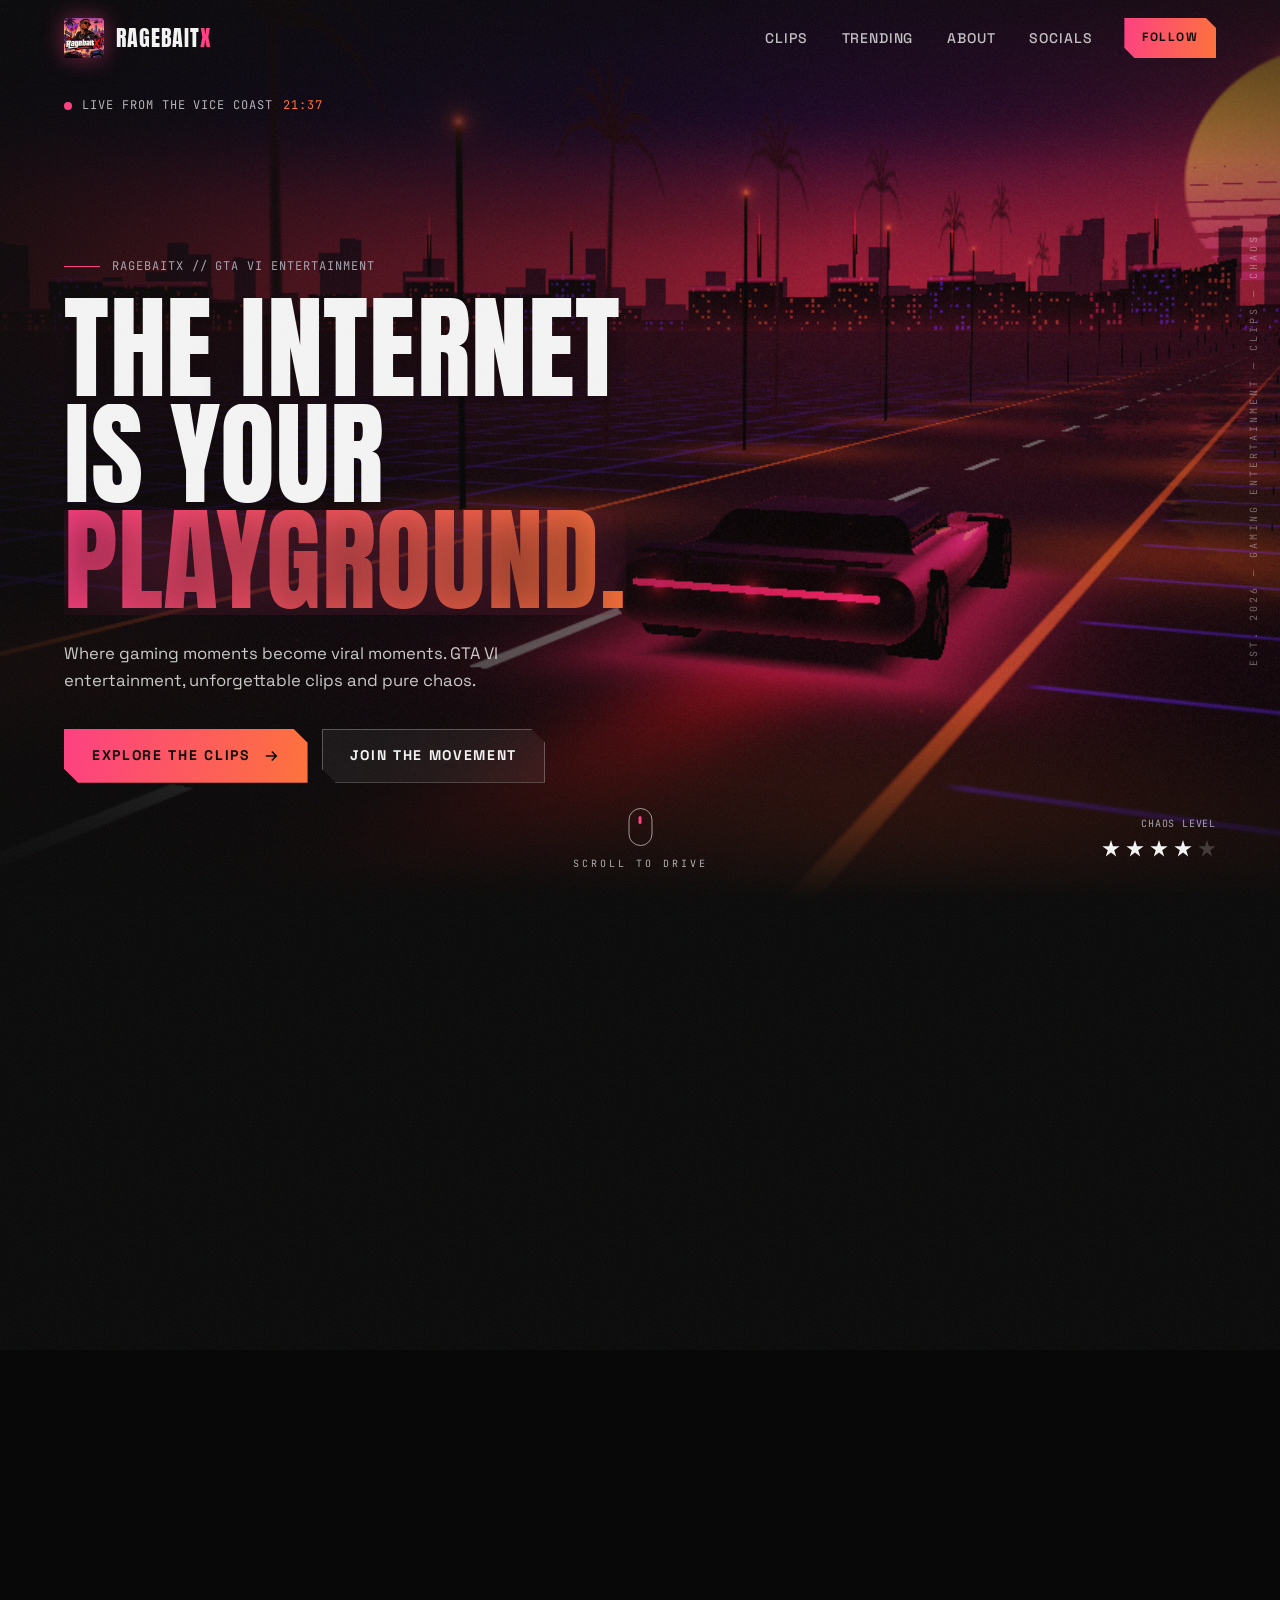
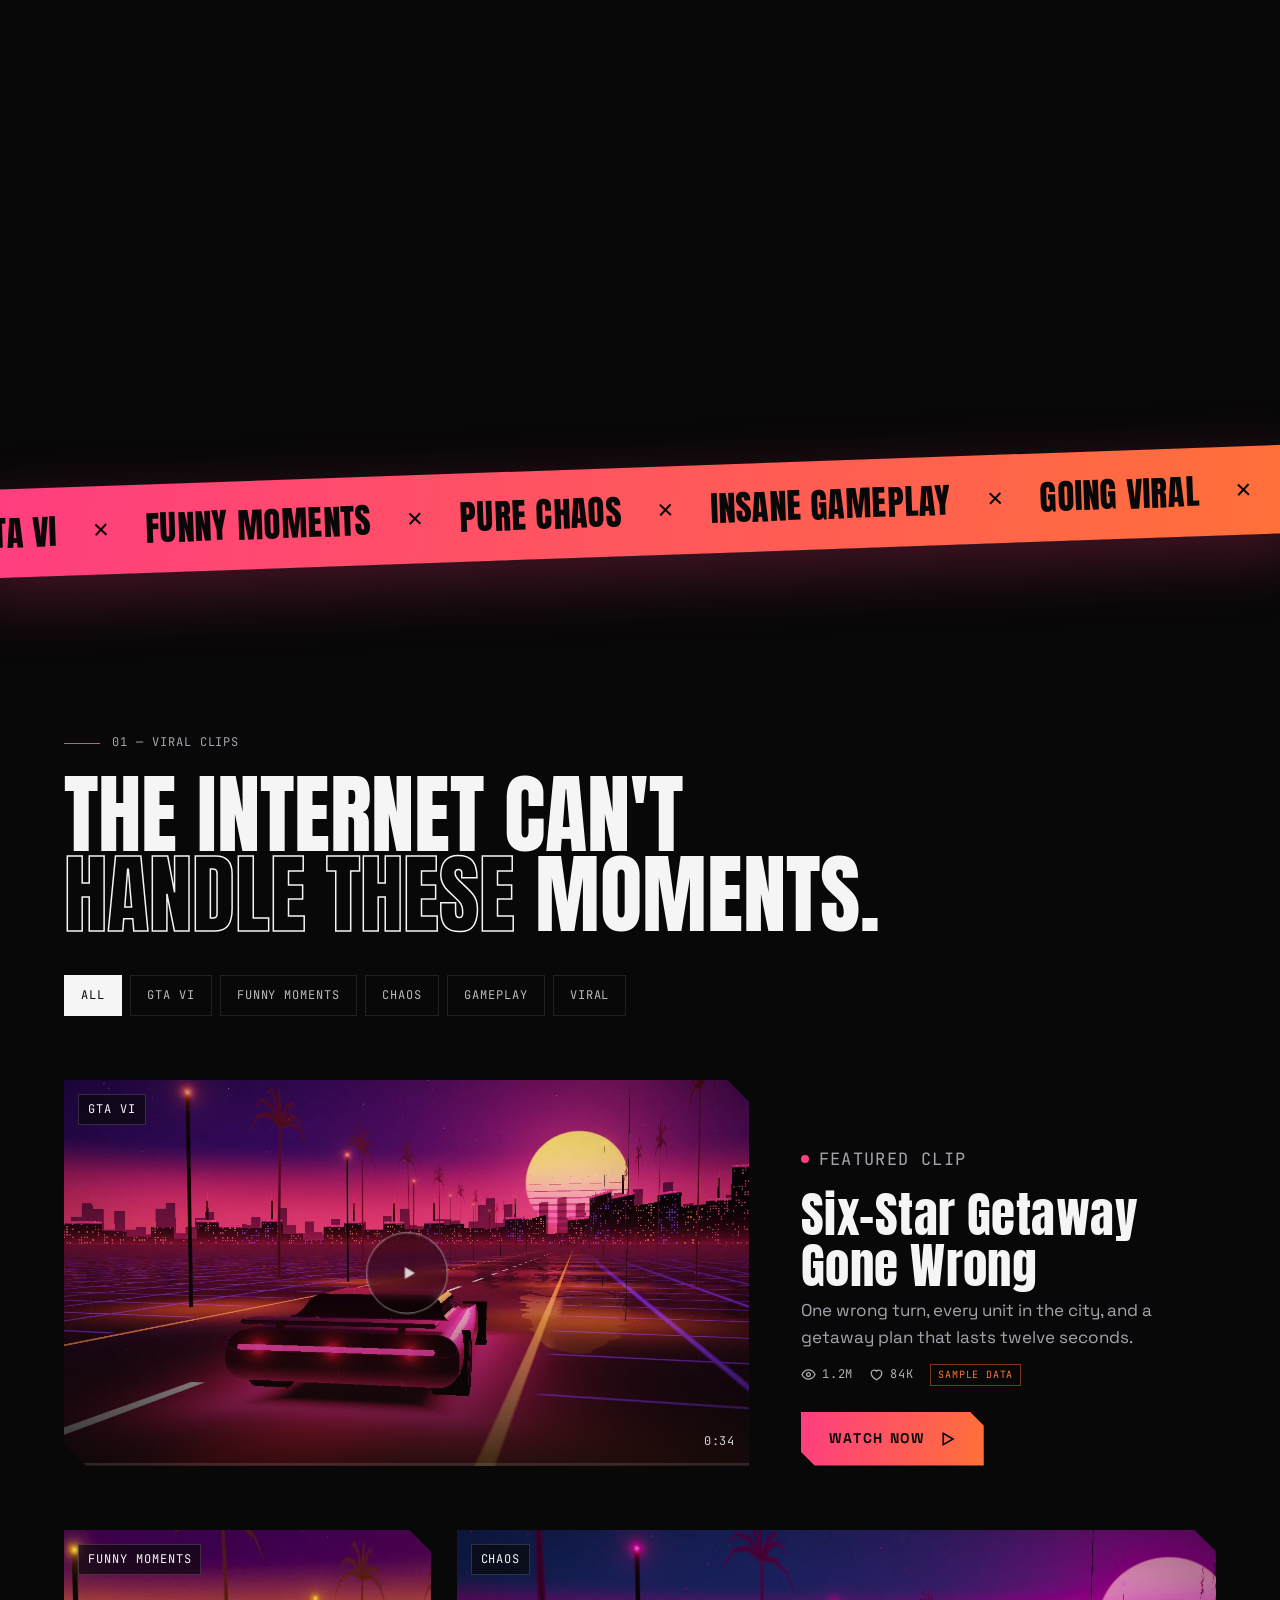
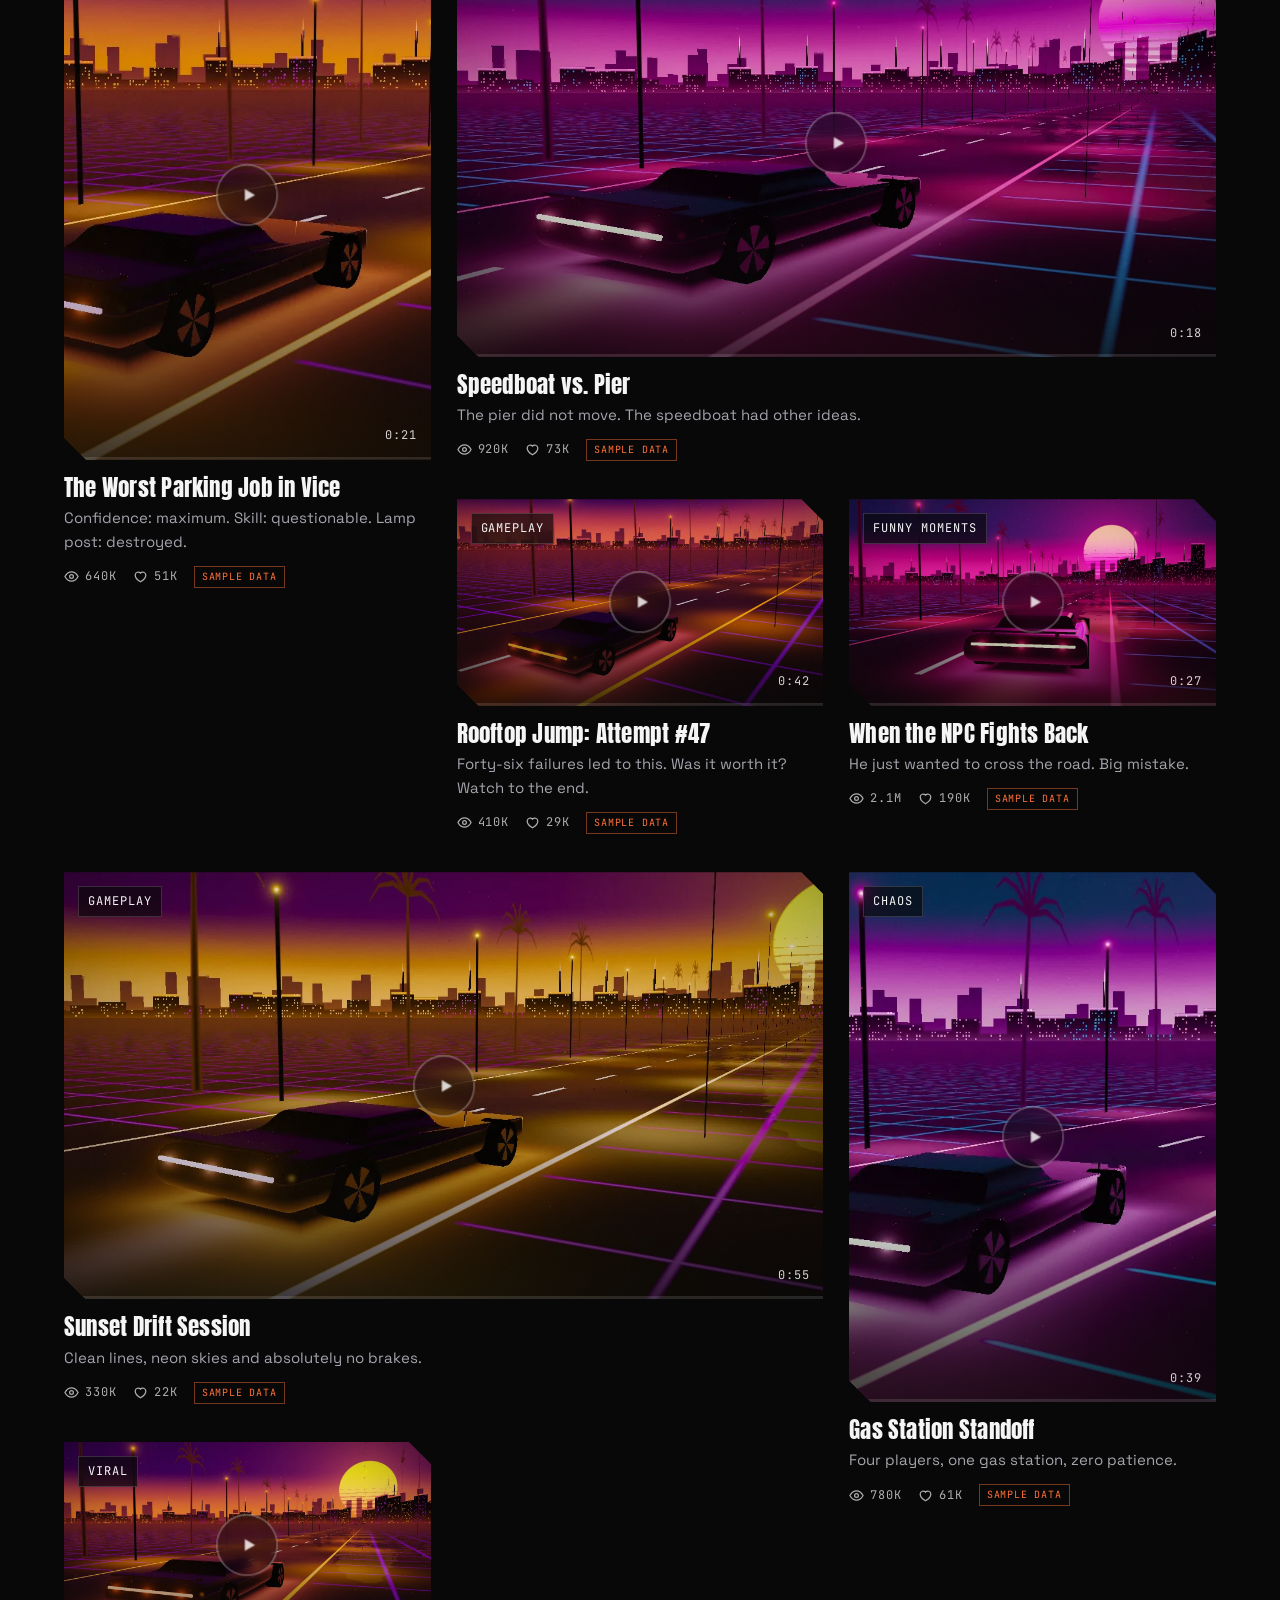
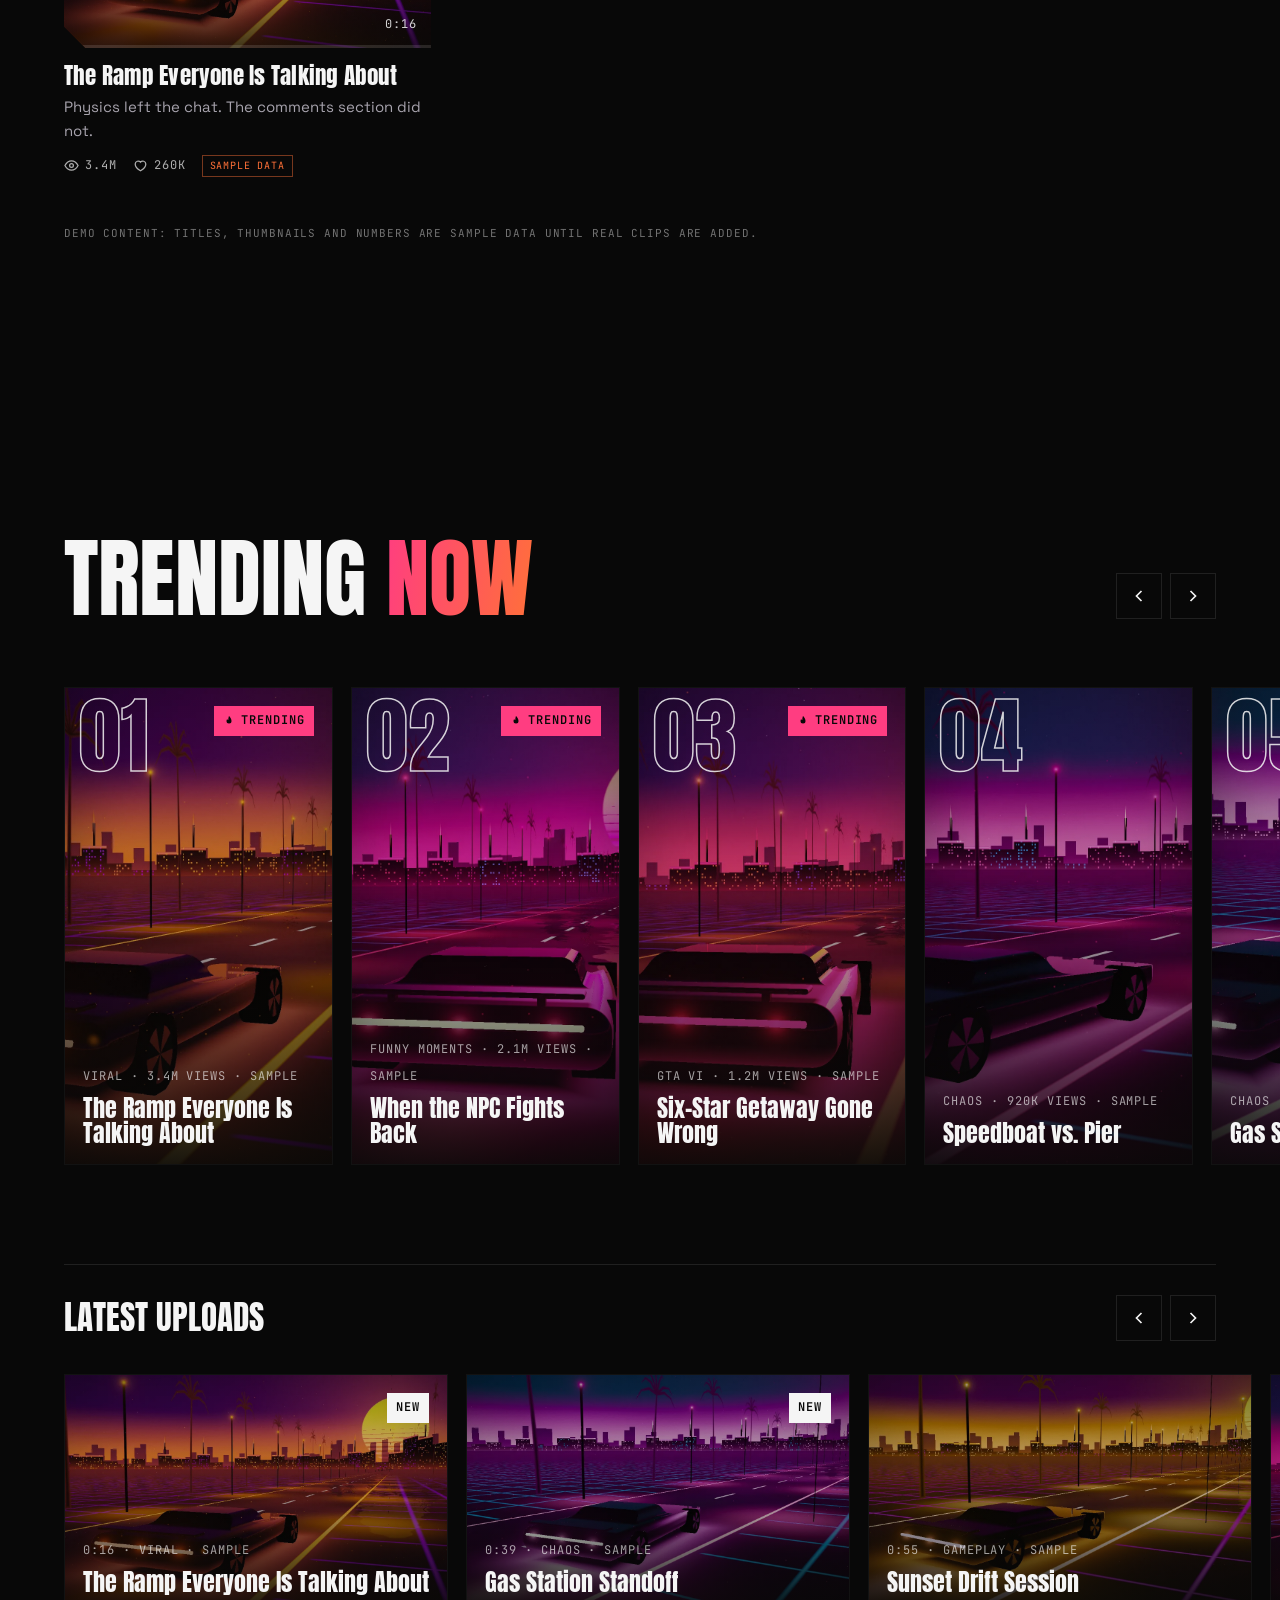
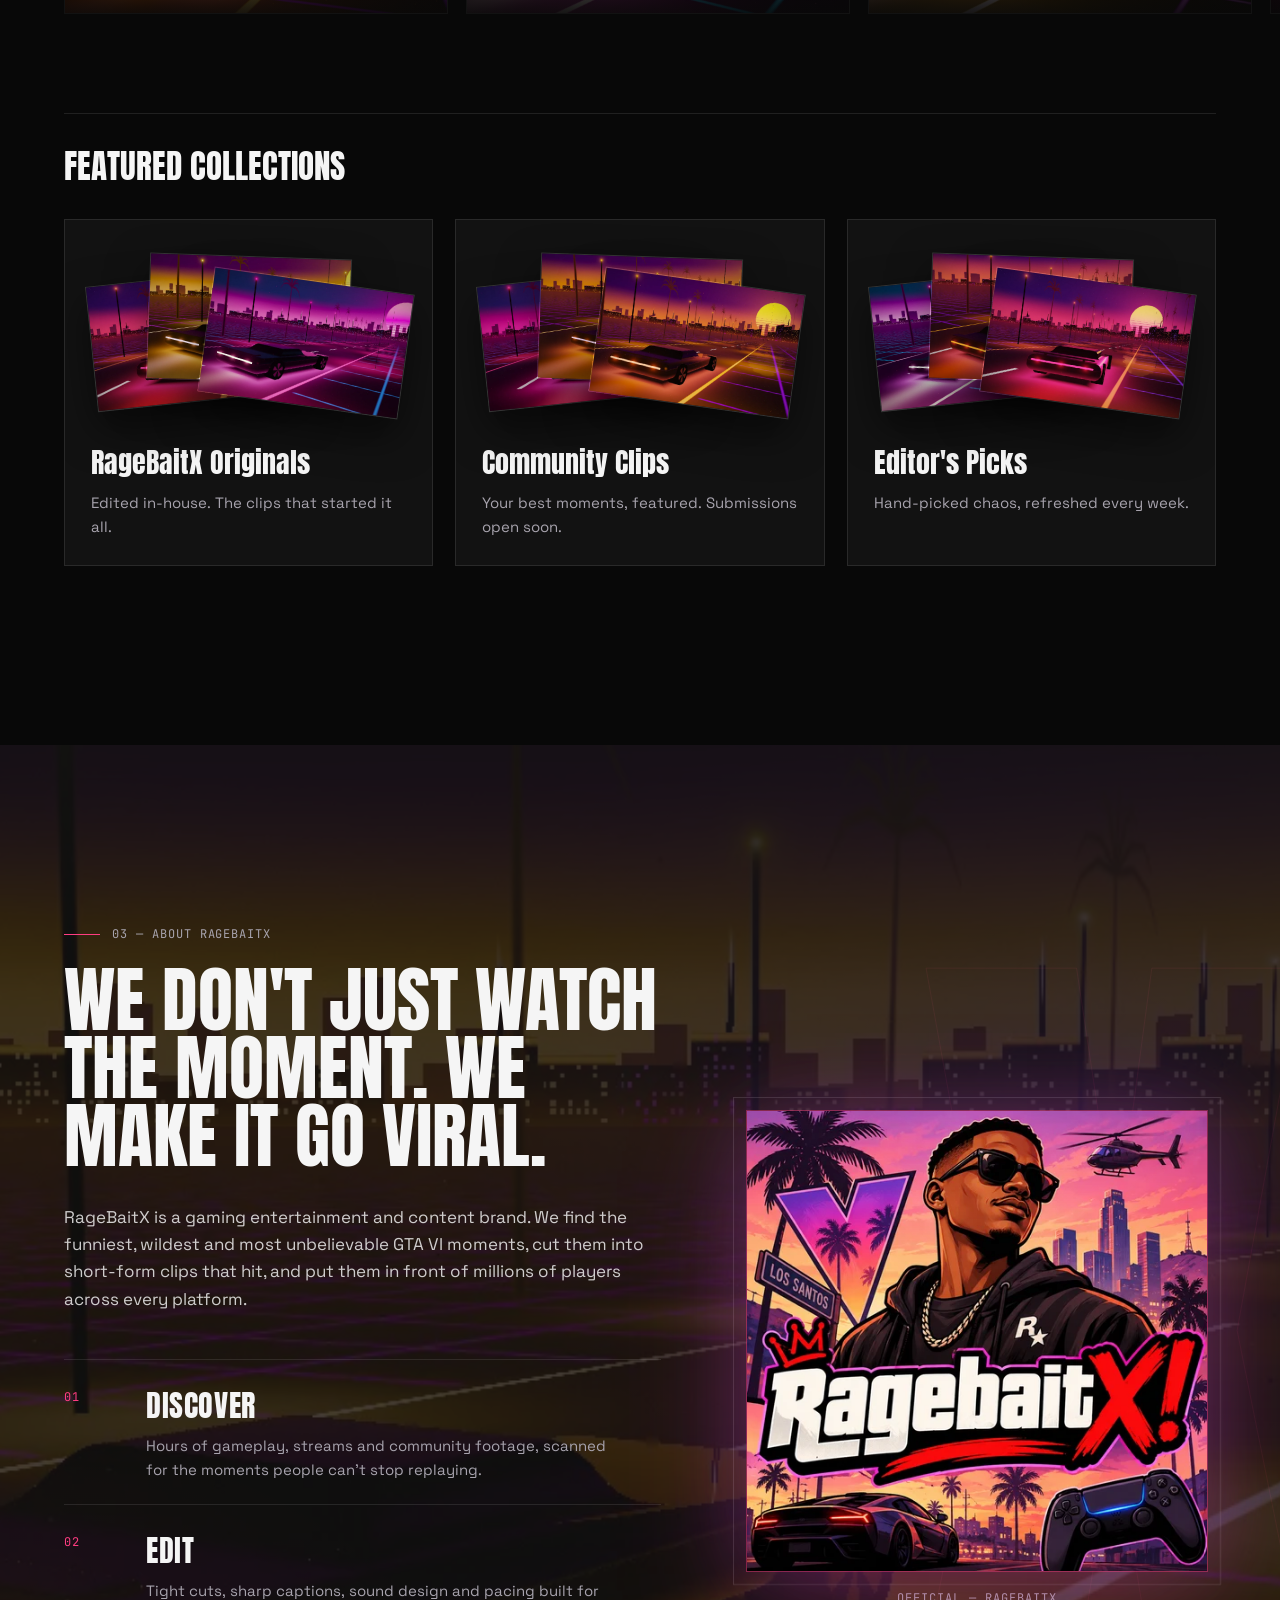
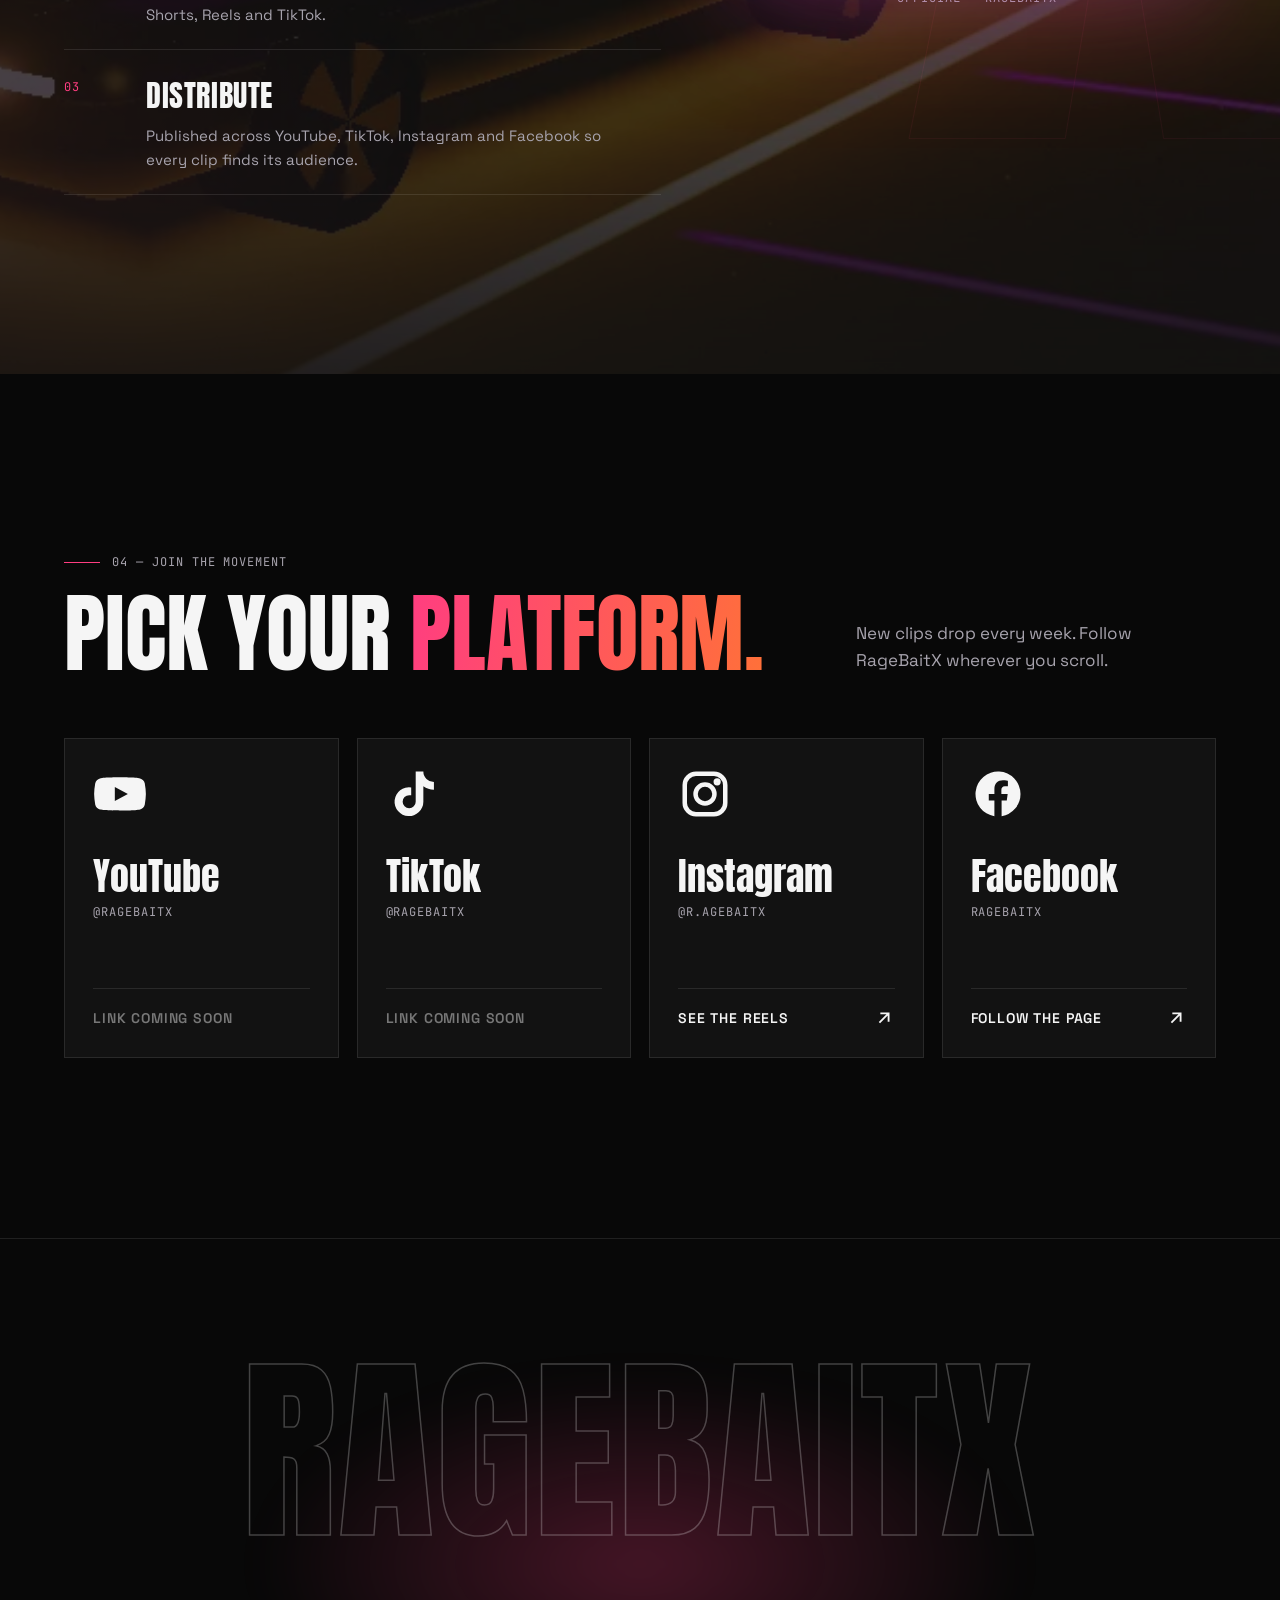
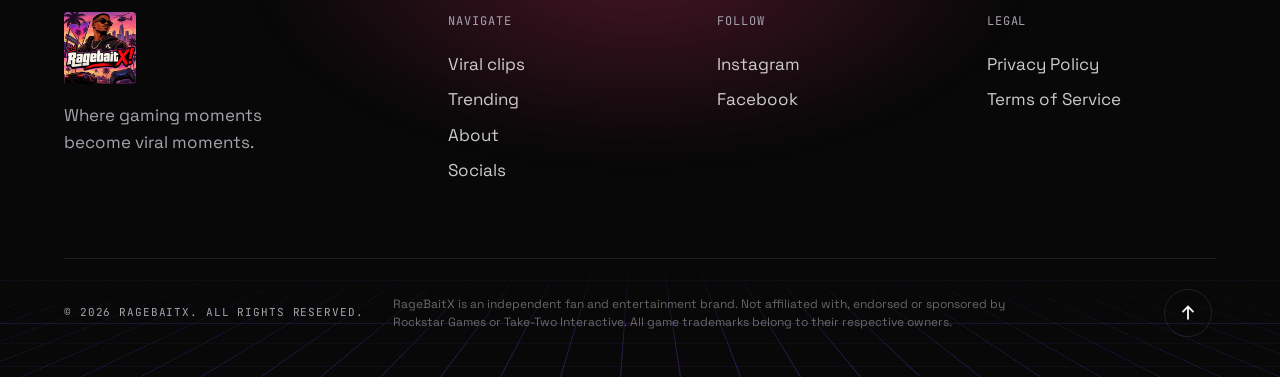
==== index.html @ f71b8910 "New data" ====
<!doctype html>
<html lang="en">
<head>
  <meta charset="utf-8" />
  <meta name="viewport" content="width=device-width, initial-scale=1, viewport-fit=cover" />
  <title>RageBaitX — The Internet Is Your Playground</title>
  <meta name="description" content="RageBaitX is a gaming entertainment brand turning GTA VI moments into viral clips. Funny moments, fails, insane gameplay and pure chaos." />
  <meta name="theme-color" content="#080808" />
  <meta property="og:type" content="website" />
  <meta property="og:site_name" content="RageBaitX" />
  <meta property="og:title" content="RageBaitX — The Internet Is Your Playground" />
  <meta property="og:description" content="Where gaming moments become viral moments. GTA VI entertainment, unforgettable clips and pure chaos." />
  <meta property="og:image" content="assets/og-image.jpg" />
  <meta name="twitter:card" content="summary_large_image" />
  <link rel="icon" href="assets/favicon-32.png" sizes="32x32" />
  <link rel="apple-touch-icon" href="assets/apple-touch-icon.png" />
  <link rel="preconnect" href="https://fonts.googleapis.com" />
  <link rel="preconnect" href="https://fonts.gstatic.com" crossorigin />
  <link href="https://fonts.googleapis.com/css2?family=Anton&family=JetBrains+Mono:wght@400;600&family=Space+Grotesk:wght@400;500;700&display=swap" rel="stylesheet" />
  <link rel="stylesheet" href="css/styles.css" />
  <script type="application/ld+json">
  {"@context":"https://schema.org","@type":"Organization","name":"RageBaitX","description":"Gaming entertainment and viral clipping brand focused on GTA VI.","logo":"assets/logo-512.webp"}
  </script>
</head>
<body class="is-loading">
  <a class="skip" href="#clips">Skip to content</a>

  <!-- Intro loader -->
  <div class="loader" aria-hidden="true">
    <div class="loader__inner">
      <img class="loader__logo" src="assets/logo-512.webp" alt="" width="220" height="220" />
      <div class="loader__bar"><span></span></div>
      <p class="loader__label mono">LOADING WORLD <span class="loader__pct">0</span>%</p>
    </div>
  </div>

  <div class="grain" aria-hidden="true"></div>

  <!-- Navigation -->
  <header class="nav" id="top">
    <a class="nav__brand" href="#top" aria-label="RageBaitX home">
      <img src="assets/logo-512.webp" alt="" width="40" height="40" />
      <span class="nav__word">RAGEBAIT<em>X</em></span>
    </a>
    <nav class="nav__links" aria-label="Main">
      <a href="#clips">Clips</a>
      <a href="#trending">Trending</a>
      <a href="#about">About</a>
      <a href="#socials">Socials</a>
    </nav>
    <a class="btn btn--small btn--primary nav__cta" href="#socials">Follow</a>
    <button class="nav__burger" aria-label="Open menu" aria-expanded="false"><span></span><span></span></button>
  </header>
  <div class="mobile-menu" hidden>
    <a href="#clips">Clips</a><a href="#trending">Trending</a><a href="#about">About</a><a href="#socials">Socials</a>
  </div>

  <main>
    <!-- HERO -->
    <section class="hero" id="hero" aria-label="Introduction">
      <div class="hero__sticky">
        <div class="hero__scene">
          <picture>
            <source media="(max-aspect-ratio: 1/1)" srcset="assets/hero-poster-portrait.webp" />
            <img class="hero__poster" src="assets/hero-poster.webp" alt="" />
          </picture>
          <canvas class="hero__canvas" aria-hidden="true"></canvas>
        </div>
        <div class="hero__shade" aria-hidden="true"></div>

        <div class="hud hud--tl mono" aria-hidden="true">
          <span class="live-dot"></span> LIVE FROM THE VICE COAST <span class="hud__clock">--:--</span>
        </div>
        <div class="hud hud--side mono" aria-hidden="true">EST. 2026 — GAMING ENTERTAINMENT — CLIPS — CHAOS</div>

        <div class="hero__content">
          <p class="eyebrow mono"><span class="eyebrow__line"></span> RAGEBAITX // GTA VI ENTERTAINMENT</p>
          <h1 class="hero__title" aria-label="The internet is your playground.">
            <span class="line"><span class="word">THE</span> <span class="word">INTERNET</span></span>
            <span class="line"><span class="word">IS</span> <span class="word">YOUR</span></span>
            <span class="line"><span class="word word--grad">PLAYGROUND.</span></span>
          </h1>
          <p class="hero__sub">Where gaming moments become viral moments. GTA VI entertainment, unforgettable clips and pure chaos.</p>
          <div class="hero__ctas">
            <a class="btn btn--primary" href="#clips">Explore the clips <svg viewBox="0 0 24 24" aria-hidden="true"><path d="M5 12h14M13 6l6 6-6 6"/></svg></a>
            <a class="btn btn--ghost" href="#socials">Join the movement</a>
          </div>
        </div>

        <div class="hero__chapter" aria-hidden="true">
          <p class="mono">CHAPTER 02</p>
          <h2>EVERY CLIP STARTS<br />WITH A <span class="grad">MOMENT.</span></h2>
        </div>

        <div class="hud hud--br" aria-hidden="true">
          <p class="mono">CHAOS LEVEL</p>
          <div class="stars"><i></i><i></i><i></i><i></i><i class="off"></i></div>
        </div>

        <a class="scroll-cue" href="#clips" aria-label="Scroll to clips">
          <span class="scroll-cue__mouse"><span></span></span>
          <span class="mono">SCROLL TO DRIVE</span>
        </a>
      </div>
    </section>

    <!-- Marquee transition -->
    <div class="marquee" aria-hidden="true">
      <div class="marquee__track">
        <span>GTA VI</span><b>✕</b><span>FUNNY MOMENTS</span><b>✕</b><span>PURE CHAOS</span><b>✕</b><span>INSANE GAMEPLAY</span><b>✕</b><span>GOING VIRAL</span><b>✕</b>
        <span>GTA VI</span><b>✕</b><span>FUNNY MOMENTS</span><b>✕</b><span>PURE CHAOS</span><b>✕</b><span>INSANE GAMEPLAY</span><b>✕</b><span>GOING VIRAL</span><b>✕</b>
      </div>
    </div>

    <!-- VIRAL CLIPS -->
    <section class="clips section" id="clips" aria-labelledby="clips-title">
      <div class="section__head">
        <div>
          <p class="eyebrow mono reveal"><span class="eyebrow__line"></span> 01 — VIRAL CLIPS</p>
          <h2 class="section__title reveal" id="clips-title">THE INTERNET CAN'T<br /><span class="outline">HANDLE THESE</span> MOMENTS.</h2>
        </div>
        <div class="filters reveal" role="tablist" aria-label="Filter clips"></div>
      </div>

      <div class="featured reveal" id="featured"></div>
      <div class="clip-grid" id="clip-grid"></div>
      <p class="sample-note mono reveal">Demo content: titles, thumbnails and numbers are sample data until real clips are added.</p>
    </section>

    <!-- TRENDING -->
    <section class="trending section" id="trending" aria-labelledby="trending-title">
      <div class="section__head">
        <div>
          <p class="eyebrow mono reveal"><span class="live-dot"></span> 02 — LIVE FEED <span class="feed-clock"></span></p>
          <h2 class="section__title reveal" id="trending-title">TRENDING <span class="grad">NOW</span></h2>
        </div>
        <div class="carousel-nav reveal">
          <button class="icon-btn" data-dir="-1" data-target="rail-trending" aria-label="Scroll trending left"><svg viewBox="0 0 24 24"><path d="M15 6l-6 6 6 6"/></svg></button>
          <button class="icon-btn" data-dir="1" data-target="rail-trending" aria-label="Scroll trending right"><svg viewBox="0 0 24 24"><path d="M9 6l6 6-6 6"/></svg></button>
        </div>
      </div>
      <div class="rail rail--shorts" id="rail-trending" tabindex="0" aria-label="Trending clips"></div>

      <div class="row-head reveal">
        <h3>LATEST UPLOADS</h3>
        <div class="carousel-nav">
          <button class="icon-btn" data-dir="-1" data-target="rail-latest" aria-label="Scroll latest left"><svg viewBox="0 0 24 24"><path d="M15 6l-6 6 6 6"/></svg></button>
          <button class="icon-btn" data-dir="1" data-target="rail-latest" aria-label="Scroll latest right"><svg viewBox="0 0 24 24"><path d="M9 6l6 6-6 6"/></svg></button>
        </div>
      </div>
      <div class="rail rail--wide" id="rail-latest" tabindex="0" aria-label="Latest uploads"></div>

      <div class="row-head reveal"><h3>FEATURED COLLECTIONS</h3></div>
      <div class="collections" id="collections"></div>
    </section>

    <!-- ABOUT -->
    <section class="about" id="about" aria-labelledby="about-title">
      <div class="about__bg" aria-hidden="true"></div>
      <div class="about__inner section">
        <div class="about__copy">
          <p class="eyebrow mono reveal"><span class="eyebrow__line"></span> 03 — ABOUT RAGEBAITX</p>
          <h2 class="about__title" id="about-title" data-scrub>WE DON'T JUST WATCH THE MOMENT. WE MAKE IT GO VIRAL.</h2>
          <p class="about__lede reveal">RageBaitX is a gaming entertainment and content brand. We find the funniest, wildest and most unbelievable GTA VI moments, cut them into short-form clips that hit, and put them in front of millions of players across every platform.</p>
          <ol class="steps">
            <li class="reveal"><span class="steps__n mono">01</span><div><h3>DISCOVER</h3><p>Hours of gameplay, streams and community footage, scanned for the moments people can't stop replaying.</p></div></li>
            <li class="reveal"><span class="steps__n mono">02</span><div><h3>EDIT</h3><p>Tight cuts, sharp captions, sound design and pacing built for Shorts, Reels and TikTok.</p></div></li>
            <li class="reveal"><span class="steps__n mono">03</span><div><h3>DISTRIBUTE</h3><p>Published across YouTube, TikTok, Instagram and Facebook so every clip finds its audience.</p></div></li>
          </ol>
        </div>
        <div class="about__visual reveal">
          <div class="logo-card" data-tilt>
            <img src="assets/logo-512.webp" alt="RageBaitX logo" width="512" height="512" loading="lazy" />
            <span class="logo-card__glare" aria-hidden="true"></span>
          </div>
          <p class="logo-card__cap mono">OFFICIAL — RAGEBAITX</p>
        </div>
      </div>
    </section>

    <!-- SOCIALS -->
    <section class="socials section" id="socials" aria-labelledby="socials-title">
      <div class="section__head">
        <div>
          <p class="eyebrow mono reveal"><span class="eyebrow__line"></span> 04 — JOIN THE MOVEMENT</p>
          <h2 class="section__title reveal" id="socials-title">PICK YOUR <span class="grad">PLATFORM.</span></h2>
        </div>
        <p class="section__aside reveal">New clips drop every week. Follow RageBaitX wherever you scroll.</p>
      </div>
      <div class="social-grid" id="social-grid"></div>
    </section>
  </main>

  <!-- FOOTER -->
  <footer class="footer">
    <div class="footer__floor" aria-hidden="true"></div>
    <div class="footer__inner">
      <div class="footer__big" aria-hidden="true">RAGEBAITX</div>
      <div class="footer__cols">
        <div class="footer__brand">
          <img src="assets/logo-512.webp" alt="RageBaitX" width="72" height="72" loading="lazy" />
          <p>Where gaming moments become viral moments.</p>
        </div>
        <nav aria-label="Footer">
          <h4 class="mono">NAVIGATE</h4>
          <a href="#clips">Viral clips</a><a href="#trending">Trending</a><a href="#about">About</a><a href="#socials">Socials</a>
        </nav>
        <div>
          <h4 class="mono">FOLLOW</h4>
          <div id="footer-socials" class="footer__socials"></div>
        </div>
        <div>
          <h4 class="mono">LEGAL</h4>
          <a href="privacy.html">Privacy Policy</a><a href="terms.html">Terms of Service</a>
        </div>
      </div>
      <div class="footer__base">
        <p class="mono">© <span class="year">2026</span> RAGEBAITX. ALL RIGHTS RESERVED.</p>
        <p class="footer__disclaimer">RageBaitX is an independent fan and entertainment brand. Not affiliated with, endorsed or sponsored by Rockstar Games or Take-Two Interactive. All game trademarks belong to their respective owners.</p>
        <button class="to-top" aria-label="Back to top">
          <svg class="to-top__ring" viewBox="0 0 48 48" aria-hidden="true"><circle cx="24" cy="24" r="22" /></svg>
          <svg class="to-top__arrow" viewBox="0 0 24 24" aria-hidden="true"><path d="M12 19V5M6 11l6-6 6 6"/></svg>
        </button>
      </div>
    </div>
  </footer>

  <!-- Video modal -->
  <dialog class="modal" id="modal" aria-label="Clip player">
    <button class="modal__close" aria-label="Close"><svg viewBox="0 0 24 24"><path d="M6 6l12 12M18 6L6 18"/></svg></button>
    <div class="modal__body"></div>
  </dialog>

  <noscript><style>.loader{display:none}.reveal{opacity:1!important;transform:none!important}</style></noscript>
  <script type="module" src="js/main.js"></script>
</body>
</html>
---- css/styles.css ----
/* ═══════════════════════════════════════════════════════════
   RAGEBAITX — styles
   ═══════════════════════════════════════════════════════════ */

:root {
  --black: #080808;
  --char: #121212;
  --char-2: #1a1a1d;
  --pink: #ff3d81;
  --orange: #ff7138;
  --purple: #8a42ff;
  --white: #f5f5f5;
  --muted: #a7a3ad;
  --line: rgba(245, 245, 245, 0.1);
  --grad: linear-gradient(100deg, var(--pink) 0%, var(--orange) 100%);
  --grad-tri: linear-gradient(100deg, var(--purple) 0%, var(--pink) 50%, var(--orange) 100%);
  --f-display: 'Anton', 'Oswald', 'Bebas Neue', 'Impact', 'Haettenschweiler', 'Arial Narrow Bold', sans-serif;
  --f-body: 'Space Grotesk', system-ui, -apple-system, 'Segoe UI', sans-serif;
  --f-mono: 'JetBrains Mono', ui-monospace, 'Consolas', monospace;
  --pad: clamp(20px, 5vw, 80px);
  --max: 1440px;
  --ease: cubic-bezier(0.22, 1, 0.36, 1);
  --cut: 14px;
}

*, *::before, *::after { box-sizing: border-box; }
html { -webkit-text-size-adjust: 100%; scroll-behavior: smooth; overflow-x: clip; }
body {
  margin: 0;
  background: var(--black);
  color: var(--white);
  font-family: var(--f-body);
  font-size: 17px;
  line-height: 1.6;
  -webkit-font-smoothing: antialiased;
  overflow-x: hidden;
}
img, video, canvas, svg { display: block; max-width: 100%; }
a { color: inherit; text-decoration: none; }
button { font: inherit; color: inherit; background: none; border: 0; cursor: pointer; }
h1, h2, h3, h4 { margin: 0; font-weight: 400; }
p { margin: 0; }
::selection { background: var(--pink); color: var(--black); }
:focus-visible { outline: 2px solid var(--orange); outline-offset: 3px; }
.mono { font-family: var(--f-mono); letter-spacing: 0.08em; font-size: 12px; text-transform: uppercase; }
.grad { background: var(--grad); -webkit-background-clip: text; background-clip: text; color: transparent; }
.outline { color: transparent; -webkit-text-stroke: 1.5px var(--white); }
.skip { position: absolute; left: -999px; top: 8px; z-index: 200; background: var(--pink); color: var(--black); padding: 8px 14px; }
.skip:focus { left: 8px; }

/* film grain */
.grain {
  position: fixed; inset: -50%; z-index: 90; pointer-events: none; opacity: 0.07;
  background-image: url("data:image/svg+xml,%3Csvg xmlns='http://www.w3.org/2000/svg' width='160' height='160'%3E%3Cfilter id='n'%3E%3CfeTurbulence type='fractalNoise' baseFrequency='0.9' numOctaves='2' stitchTiles='stitch'/%3E%3C/filter%3E%3Crect width='100%25' height='100%25' filter='url(%23n)'/%3E%3C/svg%3E");
  animation: grain 0.9s steps(6) infinite;
}
@keyframes grain {
  0% { transform: translate(0, 0); } 20% { transform: translate(-3%, 2%); } 40% { transform: translate(2%, -3%); }
  60% { transform: translate(-2%, -1%); } 80% { transform: translate(3%, 3%); } 100% { transform: translate(0, 0); }
}

/* ─────────── loader ─────────── */
.loader {
  position: fixed; inset: 0; z-index: 150; display: grid; place-items: center;
  background: var(--black); transition: opacity 0.8s var(--ease), visibility 0.8s;
}
body:not(.is-loading) .loader { opacity: 0; visibility: hidden; }
.loader__inner { display: grid; justify-items: center; gap: 22px; }
.loader__logo {
  width: 200px; height: 200px; object-fit: cover; border-radius: 6px;
  box-shadow: 0 0 0 1px rgba(255, 61, 129, 0.35), 0 0 80px rgba(255, 61, 129, 0.35);
  animation: loaderIn 1.1s var(--ease) both, glitch 2.4s steps(1) 0.9s infinite;
}
@keyframes loaderIn { from { opacity: 0; transform: scale(0.85); filter: blur(12px); } to { opacity: 1; transform: none; filter: none; } }
@keyframes glitch {
  0%, 92%, 100% { transform: none; filter: none; }
  93% { transform: translate(-3px, 1px); filter: drop-shadow(3px 0 0 var(--pink)) drop-shadow(-3px 0 0 var(--purple)); }
  95% { transform: translate(2px, -1px); }
  97% { transform: translate(-1px, 0); filter: drop-shadow(-2px 0 0 var(--orange)); }
}
.loader__bar { width: 200px; height: 2px; background: var(--line); overflow: hidden; }
.loader__bar span { display: block; height: 100%; width: 0; background: var(--grad); transition: width 0.3s; }
.loader__label { color: var(--muted); }

/* ─────────── buttons ─────────── */
.btn {
  --h: 54px;
  position: relative; display: inline-flex; align-items: center; gap: 12px; height: var(--h); padding: 0 28px;
  font-weight: 700; font-size: 14px; letter-spacing: 0.12em; text-transform: uppercase;
  clip-path: polygon(0 0, calc(100% - var(--cut)) 0, 100% var(--cut), 100% 100%, var(--cut) 100%, 0 calc(100% - var(--cut)));
  transition: transform 0.4s var(--ease), box-shadow 0.4s var(--ease), background 0.3s;
  overflow: hidden; isolation: isolate;
}
.btn svg { width: 18px; height: 18px; fill: none; stroke: currentColor; stroke-width: 2.2; transition: transform 0.4s var(--ease); }
.btn:hover svg { transform: translateX(4px); }
.btn--primary { background: var(--grad); color: var(--black); }
.btn--primary::after {
  content: ''; position: absolute; inset: 0; z-index: -1;
  background: linear-gradient(110deg, transparent 30%, rgba(255, 255, 255, 0.55) 50%, transparent 70%);
  transform: translateX(-120%); transition: transform 0.8s var(--ease);
}
.btn--primary:hover::after { transform: translateX(120%); }
.btn--primary:hover { transform: translateY(-2px); }
.btn--ghost {
  color: var(--white); background: rgba(245, 245, 245, 0.06);
  box-shadow: inset 0 0 0 1px rgba(245, 245, 245, 0.28); backdrop-filter: blur(10px); -webkit-backdrop-filter: blur(10px);
}
.btn--ghost:hover { background: rgba(255, 61, 129, 0.14); box-shadow: inset 0 0 0 1px var(--pink); transform: translateY(-2px); }
.btn--small { --h: 40px; padding: 0 18px; font-size: 12px; --cut: 10px; }
.icon-btn {
  width: 46px; height: 46px; display: grid; place-items: center; border: 1px solid var(--line);
  transition: border-color 0.3s, background 0.3s, transform 0.3s var(--ease);
}
.icon-btn svg { width: 20px; height: 20px; fill: none; stroke: currentColor; stroke-width: 2; }
.icon-btn:hover { border-color: var(--pink); background: rgba(255, 61, 129, 0.1); }
.icon-btn:active { transform: scale(0.94); }

/* ─────────── nav ─────────── */
.nav {
  position: fixed; top: 0; left: 0; right: 0; z-index: 80;
  display: flex; align-items: center; gap: 32px; padding: 18px var(--pad);
  transition: background 0.4s, padding 0.4s var(--ease), border-color 0.4s;
  border-bottom: 1px solid transparent;
}
.nav.is-scrolled {
  background: rgba(8, 8, 8, 0.72); backdrop-filter: blur(16px) saturate(1.4); -webkit-backdrop-filter: blur(16px) saturate(1.4);
  padding-top: 12px; padding-bottom: 12px; border-color: var(--line);
}
.nav__brand { display: flex; align-items: center; gap: 12px; margin-right: auto; }
.nav__brand img { width: 40px; height: 40px; object-fit: cover; border-radius: 4px; box-shadow: 0 0 22px rgba(255, 61, 129, 0.45); }
.nav__word { font-family: var(--f-display); font-size: 22px; letter-spacing: 0.04em; }
.nav__word em { font-style: normal; color: var(--pink); }
.nav__links { display: flex; gap: 34px; }
.nav__links a { position: relative; font-size: 14px; font-weight: 500; letter-spacing: 0.06em; text-transform: uppercase; color: rgba(245, 245, 245, 0.78); transition: color 0.3s; }
.nav__links a::after {
  content: ''; position: absolute; left: 0; right: 0; bottom: -6px; height: 2px; background: var(--grad);
  transform: scaleX(0); transform-origin: right; transition: transform 0.4s var(--ease);
}
.nav__links a:hover { color: var(--white); }
.nav__links a:hover::after { transform: scaleX(1); transform-origin: left; }
.nav__burger { display: none; width: 44px; height: 44px; position: relative; }
.nav__burger span { position: absolute; left: 10px; right: 10px; height: 2px; background: var(--white); transition: transform 0.4s var(--ease); }
.nav__burger span:first-child { top: 17px; } .nav__burger span:last-child { top: 25px; }
.nav__burger[aria-expanded='true'] span:first-child { transform: translateY(4px) rotate(45deg); }
.nav__burger[aria-expanded='true'] span:last-child { transform: translateY(-4px) rotate(-45deg); }
.mobile-menu {
  position: fixed; inset: 0; z-index: 79; background: rgba(8, 8, 8, 0.96); backdrop-filter: blur(20px);
  display: grid; align-content: center; justify-items: center; gap: 18px;
}
.mobile-menu[hidden] { display: none; }
.mobile-menu a { font-family: var(--f-display); font-size: 48px; letter-spacing: 0.02em; }
.mobile-menu a:hover { color: var(--pink); }

/* ─────────── hero ─────────── */
.hero { position: relative; height: 230vh; }
.hero__sticky { position: sticky; top: 0; height: 100vh; height: 100svh; overflow: hidden; }
.hero__scene { position: absolute; inset: 0; background: var(--black); }
.hero__poster, .hero__canvas { position: absolute; inset: 0; width: 100%; height: 100%; object-fit: cover; }
.hero__canvas { opacity: 0; transition: opacity 1.2s; }
.hero.has-webgl .hero__canvas { opacity: 1; }
.hero__shade {
  position: absolute; inset: 0; pointer-events: none;
  background:
    linear-gradient(90deg, rgba(8, 8, 8, 0.82) 0%, rgba(8, 8, 8, 0.35) 42%, rgba(8, 8, 8, 0) 65%),
    linear-gradient(0deg, var(--black) 0%, rgba(8, 8, 8, 0) 22%),
    linear-gradient(180deg, rgba(8, 8, 8, 0.6) 0%, rgba(8, 8, 8, 0) 18%);
}
.hero__content {
  position: absolute; left: var(--pad); bottom: clamp(90px, 13vh, 140px); max-width: min(920px, 90vw);
  will-change: transform, opacity;
}
.eyebrow { display: flex; align-items: center; gap: 12px; color: var(--muted); margin-bottom: 22px; }
.eyebrow__line { width: 36px; height: 1px; background: var(--pink); }
.hero__title {
  font-family: var(--f-display); font-size: clamp(40px, min(12.4vw, 12.5vh), 148px); line-height: 0.9; letter-spacing: 0.005em;
  text-shadow: 0 8px 40px rgba(0, 0, 0, 0.45);
}
.hero__title .line { display: block; overflow: hidden; padding-bottom: 0.04em; }
.hero__title .word { display: inline-block; transform: translateY(105%); transition: transform 1.2s var(--ease); }
body.is-ready .hero__title .word { transform: none; }
.hero__title .line:nth-child(1) .word:nth-child(2) { transition-delay: 0.08s; }
.hero__title .line:nth-child(2) .word { transition-delay: 0.16s; }
.hero__title .line:nth-child(2) .word:nth-child(2) { transition-delay: 0.24s; }
.hero__title .line:nth-child(3) .word { transition-delay: 0.34s; }
.word--grad {
  background: linear-gradient(100deg, var(--pink), var(--orange), var(--pink)); background-size: 200% 100%;
  -webkit-background-clip: text; background-clip: text; color: transparent;
  animation: sheen 6s linear infinite;
  filter: drop-shadow(0 0 30px rgba(255, 61, 129, 0.35));
}
@keyframes sheen { to { background-position: -200% 0; } }
.hero__sub {
  max-width: 520px; margin-top: 26px; font-size: clamp(16px, 1.3vw, 19px); color: rgba(245, 245, 245, 0.82);
  opacity: 0; transform: translateY(20px); transition: opacity 1s var(--ease) 0.6s, transform 1s var(--ease) 0.6s;
}
.hero__ctas { display: flex; flex-wrap: wrap; gap: 14px; margin-top: 34px; opacity: 0; transform: translateY(20px); transition: opacity 1s var(--ease) 0.75s, transform 1s var(--ease) 0.75s; }
body.is-ready .hero__sub, body.is-ready .hero__ctas { opacity: 1; transform: none; }

.hero__chapter {
  position: absolute; right: var(--pad); top: 50%; transform: translateY(-40%); text-align: right; opacity: 0;
  pointer-events: none; will-change: transform, opacity;
}
.hero__chapter p { color: var(--pink); margin-bottom: 14px; }
.hero__chapter h2 { font-family: var(--f-display); font-size: clamp(40px, 6vw, 96px); line-height: 0.95; }

.hud { position: absolute; z-index: 2; color: rgba(245, 245, 245, 0.72); }
.hud--tl { top: 96px; left: var(--pad); display: flex; align-items: center; gap: 10px; }
.hud__clock { color: var(--orange); }
.hud--side { right: 18px; top: 50%; writing-mode: vertical-rl; transform: translateY(-50%) rotate(180deg); font-size: 10px; letter-spacing: 0.3em; opacity: 0.55; }
.hud--br { right: var(--pad); bottom: 42px; text-align: right; }
.hud--br .mono { font-size: 10px; margin-bottom: 8px; color: var(--muted); }
.stars { display: flex; gap: 6px; justify-content: flex-end; }
.stars i {
  width: 18px; height: 18px; background: var(--white);
  clip-path: polygon(50% 0, 61% 35%, 98% 35%, 68% 57%, 79% 91%, 50% 70%, 21% 91%, 32% 57%, 2% 35%, 39% 35%);
  animation: starPulse 1.6s ease-in-out infinite;
}
.stars i:nth-child(2) { animation-delay: 0.15s; } .stars i:nth-child(3) { animation-delay: 0.3s; } .stars i:nth-child(4) { animation-delay: 0.45s; }
.stars i.off { background: rgba(245, 245, 245, 0.2); animation: none; }
@keyframes starPulse { 50% { background: var(--pink); filter: drop-shadow(0 0 6px var(--pink)); } }
.live-dot { width: 8px; height: 8px; border-radius: 50%; background: var(--pink); box-shadow: 0 0 0 0 rgba(255, 61, 129, 0.7); animation: live 1.6s infinite; flex: none; }
@keyframes live { 70% { box-shadow: 0 0 0 10px rgba(255, 61, 129, 0); } 100% { box-shadow: 0 0 0 0 rgba(255, 61, 129, 0); } }

.scroll-cue { position: absolute; left: 50%; bottom: 28px; transform: translateX(-50%); display: grid; justify-items: center; gap: 10px; color: rgba(245, 245, 245, 0.7); }
.scroll-cue .mono { font-size: 10px; letter-spacing: 0.3em; }
.scroll-cue__mouse { width: 24px; height: 38px; border: 1.5px solid rgba(245, 245, 245, 0.6); border-radius: 12px; position: relative; }
.scroll-cue__mouse span { position: absolute; left: 50%; top: 7px; width: 3px; height: 8px; margin-left: -1.5px; border-radius: 2px; background: var(--pink); animation: wheel 1.8s var(--ease) infinite; }
@keyframes wheel { 0% { opacity: 0; transform: translateY(-4px); } 30% { opacity: 1; } 100% { opacity: 0; transform: translateY(12px); } }

/* ─────────── marquee ─────────── */
.marquee {
  position: relative; z-index: 3; margin-top: -1px; overflow: hidden; transform: rotate(-2deg) scale(1.04);
  background: var(--grad); color: var(--black); padding: 16px 0; box-shadow: 0 20px 60px rgba(255, 61, 129, 0.25);
}
.marquee__track { display: flex; gap: 34px; width: max-content; animation: marquee 30s linear infinite; font-family: var(--f-display); font-size: clamp(22px, 2.6vw, 38px); letter-spacing: 0.02em; white-space: nowrap; }
.marquee__track b { font-family: var(--f-body); font-size: 0.6em; align-self: center; }
@keyframes marquee { to { transform: translateX(-50%); } }

/* ─────────── sections ─────────── */
.section { position: relative; max-width: var(--max); margin: 0 auto; padding: clamp(100px, 14vw, 180px) var(--pad); }
.section__head { display: flex; align-items: flex-end; justify-content: space-between; gap: 40px; flex-wrap: wrap; margin-bottom: clamp(40px, 5vw, 64px); }
.section__title { font-family: var(--f-display); font-size: clamp(44px, 6.8vw, 110px); line-height: 0.92; }
.section__aside { max-width: 360px; color: var(--muted); }
.reveal { opacity: 0; transform: translateY(36px); transition: opacity 1s var(--ease), transform 1s var(--ease); }
.reveal.in { opacity: 1; transform: none; }

/* ─────────── filters ─────────── */
.filters { display: flex; flex-wrap: wrap; gap: 8px; }
.filter {
  padding: 10px 16px; font-family: var(--f-mono); font-size: 12px; letter-spacing: 0.08em; text-transform: uppercase;
  border: 1px solid var(--line); color: rgba(245, 245, 245, 0.75); transition: all 0.3s var(--ease);
}
.filter:hover { border-color: rgba(255, 61, 129, 0.6); color: var(--white); }
.filter[aria-selected='true'] { background: var(--white); color: var(--black); border-color: var(--white); }

/* ─────────── clip cards ─────────── */
.clip { position: relative; display: flex; flex-direction: column; gap: 16px; transition: opacity 0.5s var(--ease), transform 0.5s var(--ease); }
.clip.is-hidden { display: none; }
.clip.is-leaving { opacity: 0; transform: scale(0.96); }
.clip__media {
  position: relative; width: 100%; aspect-ratio: 16 / 9; overflow: hidden; background: var(--char); text-align: left;
  clip-path: polygon(0 0, calc(100% - 22px) 0, 100% 22px, 100% 100%, 22px 100%, 0 calc(100% - 22px));
}
.clip--tall .clip__media { aspect-ratio: 9 / 13; }
.clip__media img, .clip__media video { position: absolute; inset: 0; width: 100%; height: 100%; object-fit: cover; transition: transform 1.4s var(--ease), filter 0.6s; }
.clip__media video { opacity: 0; transition: opacity 0.4s; }
.clip:hover .clip__media img { transform: scale(1.08); filter: saturate(1.25) contrast(1.05); }
.clip.is-previewing .clip__media video { opacity: 1; }
.clip__media::before {
  content: ''; position: absolute; inset: 0; z-index: 1;
  background: linear-gradient(0deg, rgba(8, 8, 8, 0.75) 0%, rgba(8, 8, 8, 0) 45%);
}
.clip__media::after {
  content: ''; position: absolute; inset: 0; z-index: 1; pointer-events: none;
  background: repeating-linear-gradient(0deg, rgba(255, 255, 255, 0.04) 0 1px, transparent 1px 3px);
  opacity: 0; transition: opacity 0.4s;
}
.clip:hover .clip__media::after { opacity: 1; }
.clip__tag {
  position: absolute; top: 14px; left: 14px; z-index: 2; padding: 5px 9px; background: rgba(8, 8, 8, 0.65);
  backdrop-filter: blur(8px); -webkit-backdrop-filter: blur(8px); border: 1px solid rgba(245, 245, 245, 0.16);
}
.clip__dur { position: absolute; bottom: 14px; right: 14px; z-index: 2; color: rgba(245, 245, 245, 0.85); }
.clip__play {
  position: absolute; left: 50%; top: 50%; z-index: 2; width: 72px; height: 72px; margin: -36px 0 0 -36px; border-radius: 50%;
  display: grid; place-items: center; background: rgba(8, 8, 8, 0.35); border: 1.5px solid rgba(245, 245, 245, 0.7);
  backdrop-filter: blur(6px); -webkit-backdrop-filter: blur(6px);
  transform: scale(0.85); opacity: 0.85; transition: transform 0.5s var(--ease), background 0.4s, border-color 0.4s, opacity 0.4s;
}
.clip__play svg { width: 22px; height: 22px; margin-left: 4px; fill: var(--white); }
.clip__play::after { content: ''; position: absolute; inset: -1.5px; border-radius: 50%; border: 1.5px solid var(--pink); opacity: 0; }
.clip:hover .clip__play { transform: scale(1); background: var(--pink); border-color: var(--pink); opacity: 1; }
.clip:hover .clip__play::after { animation: ring 1.4s var(--ease) infinite; }
@keyframes ring { from { opacity: 0.9; transform: scale(1); } to { opacity: 0; transform: scale(1.7); } }
.clip__bar { position: absolute; left: 0; right: 0; bottom: 0; z-index: 2; height: 3px; background: rgba(245, 245, 245, 0.12); }
.clip__bar span { display: block; height: 100%; width: 0; background: var(--grad); }
.clip:hover .clip__bar span { animation: preview 5s linear forwards; }
@keyframes preview { to { width: 100%; } }
.clip__meta h3 { font-family: var(--f-display); font-size: clamp(22px, 1.8vw, 28px); letter-spacing: 0.01em; line-height: 1.05; }
.clip__meta p { margin-top: 6px; color: var(--muted); font-size: 15px; }
.clip__stats { display: flex; flex-wrap: wrap; align-items: center; gap: 16px; margin-top: 12px; color: rgba(245, 245, 245, 0.7); }
.clip__stats span { display: inline-flex; align-items: center; gap: 6px; }
.clip__stats svg { width: 15px; height: 15px; fill: none; stroke: currentColor; stroke-width: 2; }
.badge-sample { color: var(--orange); border: 1px solid rgba(255, 113, 56, 0.45); padding: 2px 7px; font-size: 10px; }

/* featured */
.featured { margin-bottom: clamp(40px, 5vw, 70px); }
.featured .clip { display: grid; grid-template-columns: minmax(0, 1.65fr) minmax(0, 1fr); gap: clamp(24px, 4vw, 56px); align-items: end; }
.featured .clip__media { aspect-ratio: 16 / 9; }
.featured .clip__play { width: 96px; height: 96px; margin: -48px 0 0 -48px; }
.featured .clip__meta h3 { font-size: clamp(34px, 3.8vw, 60px); }
.featured .clip__meta p { font-size: 17px; max-width: 420px; }
.featured__label { display: inline-flex; align-items: center; gap: 10px; color: var(--pink); margin-bottom: 16px; }
.featured .btn { margin-top: 26px; }

.clip-grid { display: grid; grid-template-columns: repeat(12, minmax(0, 1fr)); gap: clamp(28px, 3vw, 44px) clamp(18px, 2vw, 28px); grid-auto-flow: dense; }
.clip-grid .clip { grid-column: span 4; }
.clip-grid .clip--wide { grid-column: span 8; }
.clip-grid .clip--tall { grid-column: span 4; grid-row: span 2; }
.sample-note { margin-top: 48px; color: rgba(245, 245, 245, 0.45); font-size: 11px; }

/* ─────────── trending ─────────── */
.trending { padding-top: clamp(40px, 6vw, 80px); }
.trending .eyebrow { color: var(--white); }
.feed-clock { color: var(--orange); }
.carousel-nav { display: flex; gap: 8px; }
.rail {
  display: flex; gap: 18px; overflow-x: auto; scroll-snap-type: x mandatory; padding: 4px 4px 22px;
  margin: 0 calc(var(--pad) * -1); padding-left: var(--pad); padding-right: var(--pad); scroll-padding-left: var(--pad);
  scrollbar-width: none; cursor: grab;
}
.rail::-webkit-scrollbar { display: none; }
.rail.is-dragging { cursor: grabbing; scroll-snap-type: none; }
.rail.is-dragging * { pointer-events: none; }
.tcard { position: relative; flex: none; scroll-snap-align: start; overflow: hidden; background: var(--char); text-align: left; }
.rail--shorts .tcard { width: clamp(220px, 21vw, 300px); aspect-ratio: 9 / 16; }
.rail--wide .tcard { width: clamp(280px, 30vw, 440px); aspect-ratio: 16 / 10; }
.tcard img { position: absolute; inset: 0; width: 100%; height: 100%; object-fit: cover; transition: transform 1.2s var(--ease); }
.tcard:hover img { transform: scale(1.07); }
.tcard::after { content: ''; position: absolute; inset: 0; background: linear-gradient(0deg, rgba(8, 8, 8, 0.92) 0%, rgba(8, 8, 8, 0.1) 55%, rgba(8, 8, 8, 0.35) 100%); }
.tcard__body { position: absolute; left: 18px; right: 18px; bottom: 18px; z-index: 2; }
.tcard__body h4 { font-family: var(--f-display); font-size: 24px; line-height: 1.05; margin-top: 8px; }
.tcard__rank {
  position: absolute; top: 6px; left: 14px; z-index: 2; font-family: var(--f-display); font-size: 84px; line-height: 1;
  color: transparent; -webkit-text-stroke: 1.5px rgba(245, 245, 245, 0.85); transition: color 0.4s, -webkit-text-stroke-color 0.4s;
}
.tcard:hover .tcard__rank { color: var(--pink); -webkit-text-stroke-color: var(--pink); }
.tcard__label { position: absolute; top: 18px; right: 18px; z-index: 2; display: inline-flex; align-items: center; gap: 6px; padding: 5px 9px; background: var(--pink); color: var(--black); font-weight: 600; }
.tcard__label--new { background: var(--white); }
.tcard__meta { color: rgba(245, 245, 245, 0.65); }
.tcard { border: 1px solid transparent; transition: border-color 0.4s, transform 0.5s var(--ease); }
.tcard:hover { border-color: rgba(255, 61, 129, 0.5); transform: translateY(-6px); }
.row-head { display: flex; align-items: center; justify-content: space-between; margin: clamp(56px, 6vw, 84px) 0 26px; padding-top: 26px; border-top: 1px solid var(--line); }
.row-head h3 { font-family: var(--f-display); font-size: clamp(26px, 2.6vw, 38px); }

.collections { display: grid; grid-template-columns: repeat(3, minmax(0, 1fr)); gap: 22px; }
.coll { position: relative; padding: 26px; background: var(--char); border: 1px solid var(--line); overflow: hidden; transition: border-color 0.4s, transform 0.5s var(--ease); }
.coll:hover { border-color: rgba(138, 66, 255, 0.6); transform: translateY(-4px); }
.coll__stack { position: relative; height: 170px; margin-bottom: 24px; }
.coll__stack img { position: absolute; width: 64%; aspect-ratio: 16 / 10; object-fit: cover; border: 1px solid rgba(245, 245, 245, 0.15); box-shadow: 0 18px 40px rgba(0, 0, 0, 0.5); transition: transform 0.7s var(--ease); }
.coll__stack img:nth-child(1) { left: 0; top: 30px; transform: rotate(-6deg); }
.coll__stack img:nth-child(2) { left: 18%; top: 10px; transform: rotate(2deg); z-index: 1; }
.coll__stack img:nth-child(3) { left: 36%; top: 34px; transform: rotate(8deg); z-index: 2; }
.coll:hover .coll__stack img:nth-child(1) { transform: rotate(-11deg) translate(-12px, 4px); }
.coll:hover .coll__stack img:nth-child(3) { transform: rotate(13deg) translate(12px, 4px); }
.coll h4 { font-family: var(--f-display); font-size: 28px; }
.coll p { color: var(--muted); font-size: 15px; margin-top: 6px; }

/* ─────────── about ─────────── */
.about { position: relative; overflow: hidden; background: var(--char); }
.about__bg {
  position: absolute; inset: -10%;
  background:
    radial-gradient(60% 50% at 80% 30%, rgba(138, 66, 255, 0.28), transparent 70%),
    radial-gradient(50% 50% at 10% 90%, rgba(255, 61, 129, 0.18), transparent 70%),
    url('../assets/thumbs/t6.webp') center / cover no-repeat;
  filter: saturate(1.1); opacity: 0.22;
  mask-image: linear-gradient(180deg, transparent, #000 25%, #000 75%, transparent);
  -webkit-mask-image: linear-gradient(180deg, transparent, #000 25%, #000 75%, transparent);
}
.about::before {
  content: 'X'; position: absolute; right: -4vw; top: 50%; transform: translateY(-50%); font-family: var(--f-display);
  font-size: 70vw; line-height: 0.8; color: transparent; -webkit-text-stroke: 1px rgba(255, 61, 129, 0.08); pointer-events: none;
}
.about__inner { display: grid; grid-template-columns: minmax(0, 1.25fr) minmax(0, 1fr); gap: clamp(40px, 6vw, 100px); align-items: center; }
.about__title { font-family: var(--f-display); font-size: clamp(42px, 5.6vw, 92px); line-height: 0.95; }
.about__title .w { opacity: 0.14; transition: opacity 0.35s, color 0.35s; }
.about__title .w.on { opacity: 1; }
.about__title .w.hot { color: var(--pink); }
.about__lede { margin-top: 34px; max-width: 600px; font-size: clamp(17px, 1.3vw, 20px); color: rgba(245, 245, 245, 0.82); }
.steps { list-style: none; padding: 0; margin: 46px 0 0; display: grid; gap: 0; }
.steps li { display: grid; grid-template-columns: 64px 1fr; gap: 18px; padding: 22px 0; border-top: 1px solid var(--line); }
.steps li:last-child { border-bottom: 1px solid var(--line); }
.steps__n { color: var(--pink); padding-top: 6px; }
.steps h3 { font-family: var(--f-display); font-size: 30px; letter-spacing: 0.02em; }
.steps p { color: var(--muted); font-size: 15px; margin-top: 4px; max-width: 460px; }
.about__visual { display: grid; justify-items: center; gap: 18px; perspective: 1000px; }
.logo-card {
  position: relative; width: min(100%, 460px); aspect-ratio: 1; transform-style: preserve-3d; transition: transform 0.2s ease-out;
  box-shadow: 0 0 0 1px rgba(255, 61, 129, 0.4), 0 40px 120px rgba(255, 61, 129, 0.25), 0 0 80px rgba(138, 66, 255, 0.25);
}
.logo-card img { width: 100%; height: 100%; object-fit: cover; }
.logo-card__glare { position: absolute; inset: 0; background: radial-gradient(circle at var(--gx, 50%) var(--gy, 0%), rgba(255, 255, 255, 0.28), transparent 45%); mix-blend-mode: overlay; pointer-events: none; }
.logo-card::before { content: ''; position: absolute; inset: -14px; border: 1px solid rgba(245, 245, 245, 0.14); transform: translateZ(-40px); }
.logo-card__cap { color: var(--muted); }

/* ─────────── socials ─────────── */
.social-grid { display: grid; grid-template-columns: repeat(4, minmax(0, 1fr)); gap: 18px; }
.social {
  --c1: var(--pink); --c2: var(--orange);
  position: relative; display: flex; flex-direction: column; justify-content: space-between; min-height: 320px; padding: 28px;
  background: var(--char); border: 1px solid var(--line); overflow: hidden; isolation: isolate;
  transition: transform 0.6s var(--ease), border-color 0.4s;
}
.social::before {
  content: ''; position: absolute; inset: 0; z-index: -1; opacity: 0; transition: opacity 0.6s var(--ease);
  background: radial-gradient(120% 90% at 100% 0%, color-mix(in srgb, var(--c1) 55%, transparent), transparent 60%),
              radial-gradient(90% 80% at 0% 100%, color-mix(in srgb, var(--c2) 40%, transparent), transparent 60%);
}
.social:hover { transform: translateY(-8px); border-color: color-mix(in srgb, var(--c1) 70%, transparent); }
.social:hover::before { opacity: 1; }
.social--youtube { --c1: #ff2a2a; --c2: var(--orange); }
.social--tiktok { --c1: var(--pink); --c2: #25f4ee; }
.social--instagram { --c1: var(--purple); --c2: var(--orange); }
.social--facebook { --c1: #3b6cff; --c2: var(--purple); }
.social__icon { width: 54px; height: 54px; }
.social__icon svg { width: 100%; height: 100%; fill: var(--white); }
.social__name { font-family: var(--f-display); font-size: clamp(32px, 3vw, 46px); line-height: 1; margin-top: auto; }
.social__handle { color: var(--muted); margin-top: 8px; }
.social__go { display: flex; align-items: center; justify-content: space-between; margin-top: 30px; padding-top: 18px; border-top: 1px solid var(--line); font-weight: 600; font-size: 14px; letter-spacing: 0.06em; text-transform: uppercase; }
.social__go svg { width: 22px; height: 22px; fill: none; stroke: currentColor; stroke-width: 2; transition: transform 0.5s var(--ease); }
.social:hover .social__go svg { transform: translate(4px, -4px); }
.social.is-soon { cursor: default; }
.social.is-soon .social__go { color: rgba(245, 245, 245, 0.45); }
.social.is-soon:hover { transform: none; }

/* ─────────── footer ─────────── */
.footer { position: relative; overflow: hidden; border-top: 1px solid var(--line); background: var(--black); }
.footer__floor {
  position: absolute; left: -50%; right: -50%; bottom: 0; height: 60%; z-index: 0; opacity: 0.55;
  background-image:
    linear-gradient(rgba(138, 66, 255, 0.55) 1px, transparent 1px),
    linear-gradient(90deg, rgba(138, 66, 255, 0.55) 1px, transparent 1px);
  background-size: 60px 60px;
  transform: perspective(500px) rotateX(62deg); transform-origin: bottom;
  mask-image: linear-gradient(0deg, #000 10%, transparent 90%);
  -webkit-mask-image: linear-gradient(0deg, #000 10%, transparent 90%);
  animation: floor 3s linear infinite;
}
@keyframes floor { to { background-position: 0 60px; } }
.footer::before { content: ''; position: absolute; left: 50%; top: 18%; width: 60vw; height: 30vw; transform: translateX(-50%); background: radial-gradient(closest-side, rgba(255, 61, 129, 0.25), transparent); filter: blur(20px); }
.footer__inner { position: relative; z-index: 1; max-width: var(--max); margin: 0 auto; padding: clamp(80px, 10vw, 140px) var(--pad) 36px; }
.footer__big {
  font-family: var(--f-display); font-size: clamp(60px, 15.5vw, 250px); line-height: 0.85; text-align: center; letter-spacing: 0.01em; white-space: nowrap;
  color: transparent; -webkit-text-stroke: 1.5px rgba(245, 245, 245, 0.25);
  background: linear-gradient(100deg, transparent 35%, var(--pink) 50%, var(--orange) 55%, transparent 70%); background-size: 250% 100%;
  -webkit-background-clip: text; background-clip: text; animation: sweep 7s ease-in-out infinite;
  user-select: none;
}
@keyframes sweep { 0% { background-position: 120% 0; } 100% { background-position: -120% 0; } }
.footer__cols { display: grid; grid-template-columns: 1.5fr 1fr 1fr 1fr; gap: 40px; margin-top: clamp(50px, 6vw, 90px); }
.footer__cols h4 { color: var(--muted); margin-bottom: 16px; }
.footer__cols a { display: block; padding: 4px 0; color: rgba(245, 245, 245, 0.82); transition: color 0.3s, transform 0.3s var(--ease); }
.footer__cols a:hover { color: var(--pink); transform: translateX(4px); }
.footer__brand img { width: 72px; height: 72px; object-fit: cover; border-radius: 4px; }
.footer__brand p { margin-top: 18px; color: var(--muted); max-width: 260px; }
.footer__base { display: grid; grid-template-columns: auto 1fr auto; align-items: center; gap: 30px; margin-top: 70px; padding-top: 26px; border-top: 1px solid var(--line); }
.footer__base .mono { color: var(--muted); font-size: 11px; }
.footer__disclaimer { color: rgba(245, 245, 245, 0.4); font-size: 12px; line-height: 1.5; max-width: 620px; }
.to-top { position: relative; width: 56px; height: 56px; display: grid; place-items: center; }
.to-top__ring { position: absolute; inset: 0; width: 100%; height: 100%; transform: rotate(-90deg); }
.to-top__ring circle { fill: none; stroke: var(--pink); stroke-width: 2; stroke-dasharray: 138.2; stroke-dashoffset: var(--off, 138.2); transition: stroke-dashoffset 0.15s linear; }
.to-top::before { content: ''; position: absolute; inset: 4px; border-radius: 50%; border: 1px solid var(--line); transition: background 0.3s; }
.to-top:hover::before { background: rgba(255, 61, 129, 0.15); }
.to-top__arrow { width: 22px; height: 22px; fill: none; stroke: var(--white); stroke-width: 2; transition: transform 0.4s var(--ease); }
.to-top:hover .to-top__arrow { transform: translateY(-4px); animation: bob 0.9s var(--ease) infinite alternate; }
@keyframes bob { to { transform: translateY(-8px); } }

/* ─────────── modal ─────────── */
.modal { width: min(1100px, 92vw); max-height: 90vh; padding: 0; border: 1px solid rgba(255, 61, 129, 0.4); background: var(--black); color: var(--white); overflow: visible; }
.modal::backdrop { background: rgba(8, 8, 8, 0.85); backdrop-filter: blur(10px); }
.modal[open] { animation: modalIn 0.5s var(--ease); }
@keyframes modalIn { from { opacity: 0; transform: translateY(24px) scale(0.97); } }
.modal__close { position: absolute; right: -14px; top: -14px; z-index: 2; width: 44px; height: 44px; display: grid; place-items: center; background: var(--pink); color: var(--black); }
.modal__close svg { width: 20px; height: 20px; fill: none; stroke: currentColor; stroke-width: 2.4; }
.modal__body video { width: 100%; max-height: 80vh; background: #000; }
.modal__soon { position: relative; aspect-ratio: 16 / 9; display: grid; place-items: center; text-align: center; overflow: hidden; }
.modal__soon img { position: absolute; inset: 0; width: 100%; height: 100%; object-fit: cover; filter: blur(2px) brightness(0.45); }
.modal__soon div { position: relative; padding: 24px; }
.modal__soon h3 { font-family: var(--f-display); font-size: clamp(30px, 4vw, 56px); line-height: 1; }
.modal__soon p { color: rgba(245, 245, 245, 0.8); margin: 14px auto 24px; max-width: 460px; }

/* ─────────── responsive ─────────── */
@media (max-width: 1100px) {
  .nav__links { gap: 22px; }
  .social-grid { grid-template-columns: repeat(2, minmax(0, 1fr)); }
  .clip-grid .clip { grid-column: span 6; }
  .clip-grid .clip--wide { grid-column: span 12; }
  .clip-grid .clip--tall { grid-column: span 6; grid-row: span 2; }
  .collections { grid-template-columns: 1fr 1fr; }
  .footer__cols { grid-template-columns: 1fr 1fr; }
}
@media (max-width: 860px) {
  .nav__links, .nav__cta { display: none; }
  .nav__burger { display: block; }
  .hero { height: 170vh; }
  .hero__shade { background: linear-gradient(0deg, var(--black) 0%, rgba(8, 8, 8, 0.65) 45%, rgba(8, 8, 8, 0.15) 75%), linear-gradient(180deg, rgba(8, 8, 8, 0.6) 0%, transparent 20%); }
  .hero__content { bottom: 110px; }
  .hud--side, .hud--br { display: none; }
  .hud--tl { top: 84px; font-size: 10px; }
  .hero__chapter { left: var(--pad); right: var(--pad); text-align: left; top: 40%; }
  .featured .clip { grid-template-columns: 1fr; }
  .about__inner { grid-template-columns: 1fr; }
  .about__visual { order: -1; }
  .logo-card { width: min(78vw, 360px); }
  .footer__base { grid-template-columns: 1fr; }
  .to-top { justify-self: start; }
}
@media (max-width: 600px) {
  body { font-size: 16px; }
  .clip-grid { grid-template-columns: 1fr; }
  .clip-grid .clip, .clip-grid .clip--wide, .clip-grid .clip--tall { grid-column: auto; grid-row: auto; }
  .clip--tall .clip__media { aspect-ratio: 4 / 5; }
  .social-grid, .collections { grid-template-columns: 1fr; }
  .social { min-height: 240px; }
  .footer__cols { grid-template-columns: 1fr 1fr; gap: 30px; }
  .footer__brand { grid-column: 1 / -1; }
  .hero__ctas .btn { flex: 1 1 100%; justify-content: center; }
  .scroll-cue { display: none; }
}

/* ─────────── reduced motion ─────────── */
@media (prefers-reduced-motion: reduce) {
  html { scroll-behavior: auto; }
  *, *::before, *::after { animation-duration: 0.001ms !important; animation-iteration-count: 1 !important; transition-duration: 0.001ms !important; }
  .grain { display: none; }
  .hero { height: 100vh; }
  .reveal { opacity: 1; transform: none; }
  .marquee__track { animation: none; }
  .about__title .w { opacity: 1; }
}
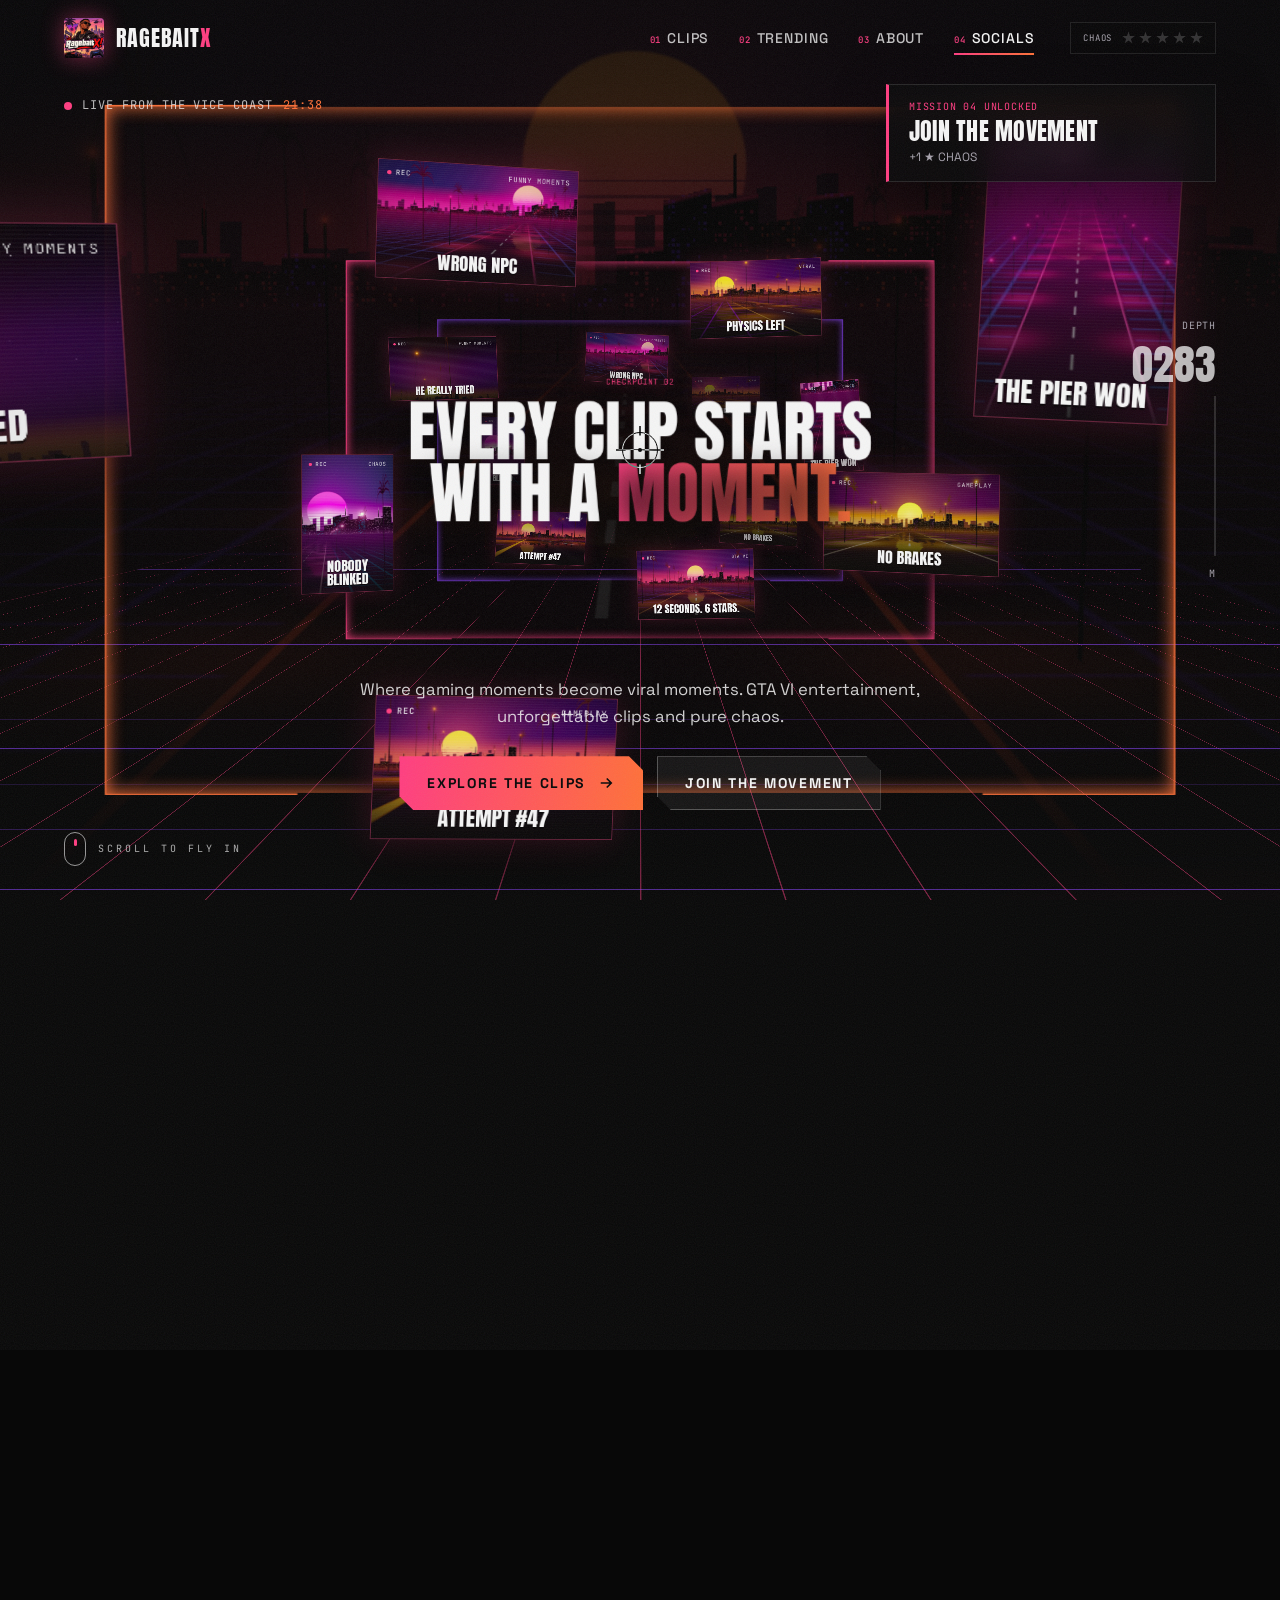
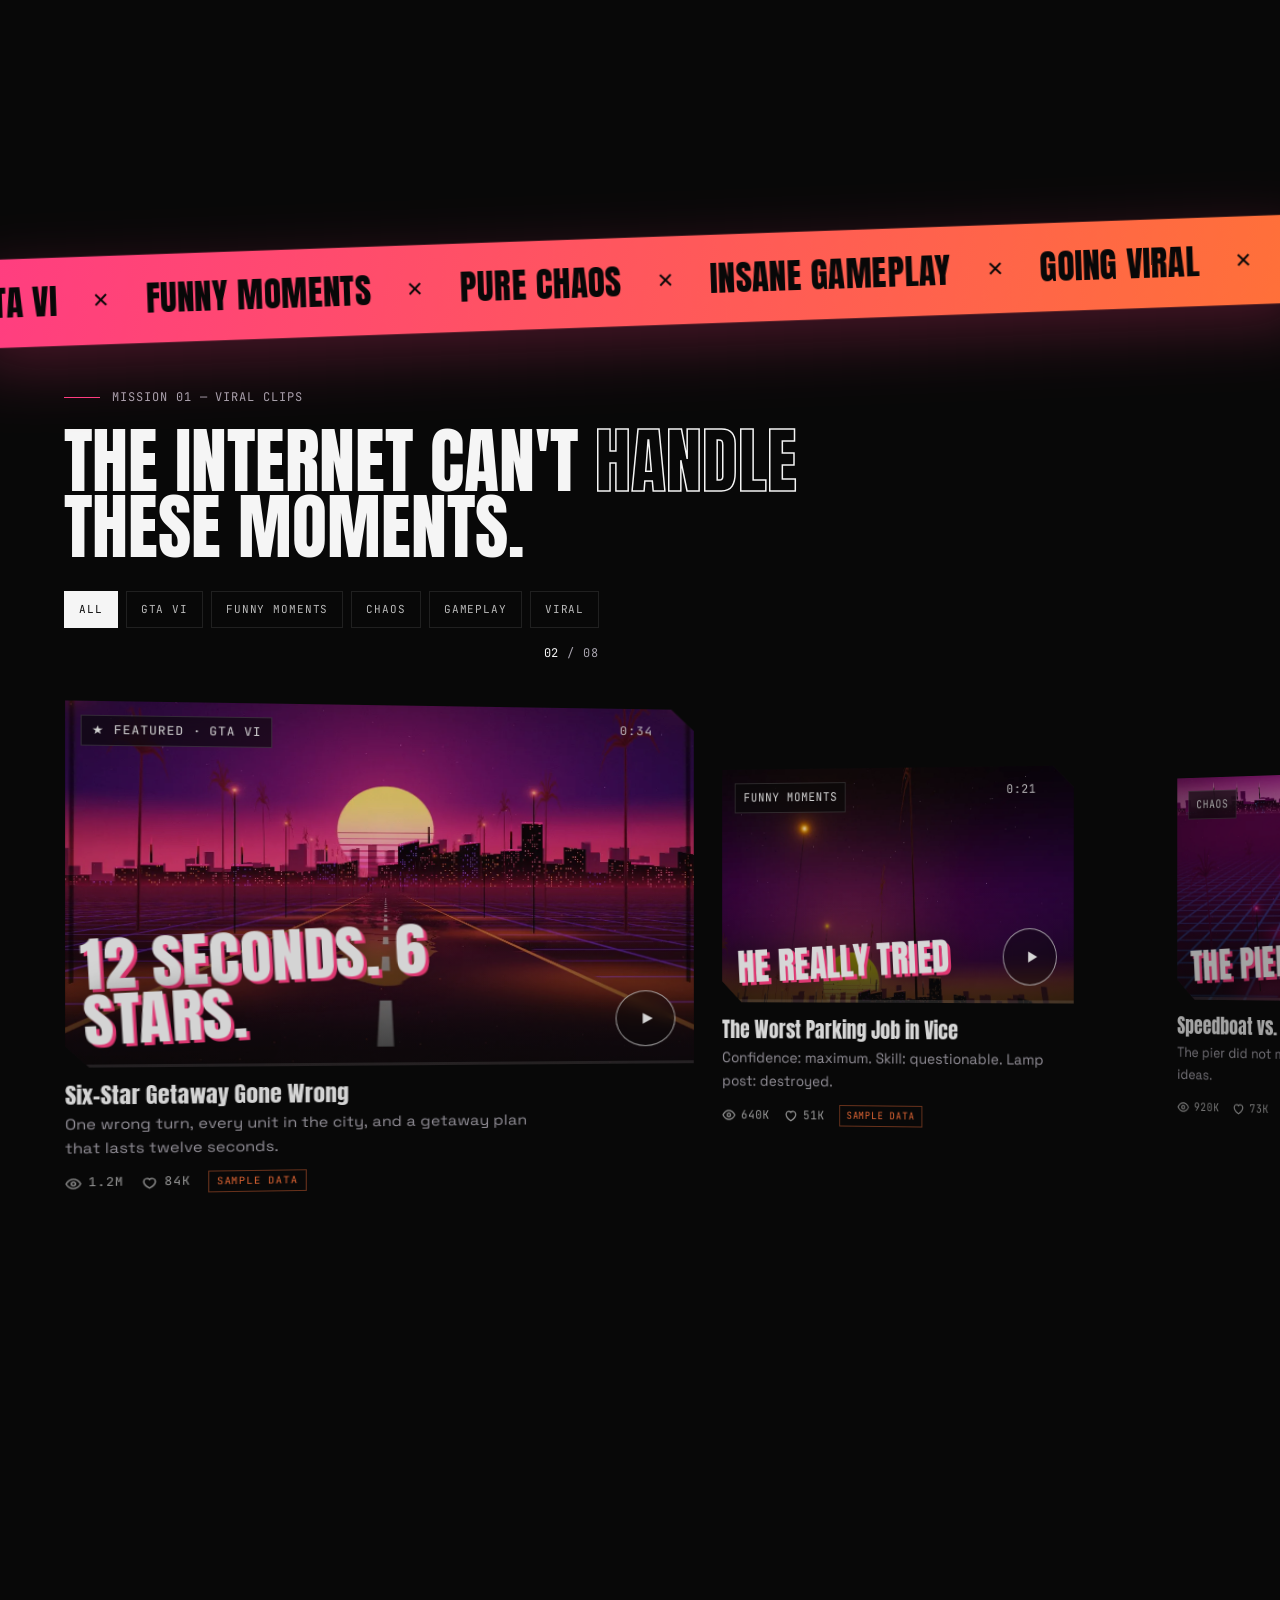
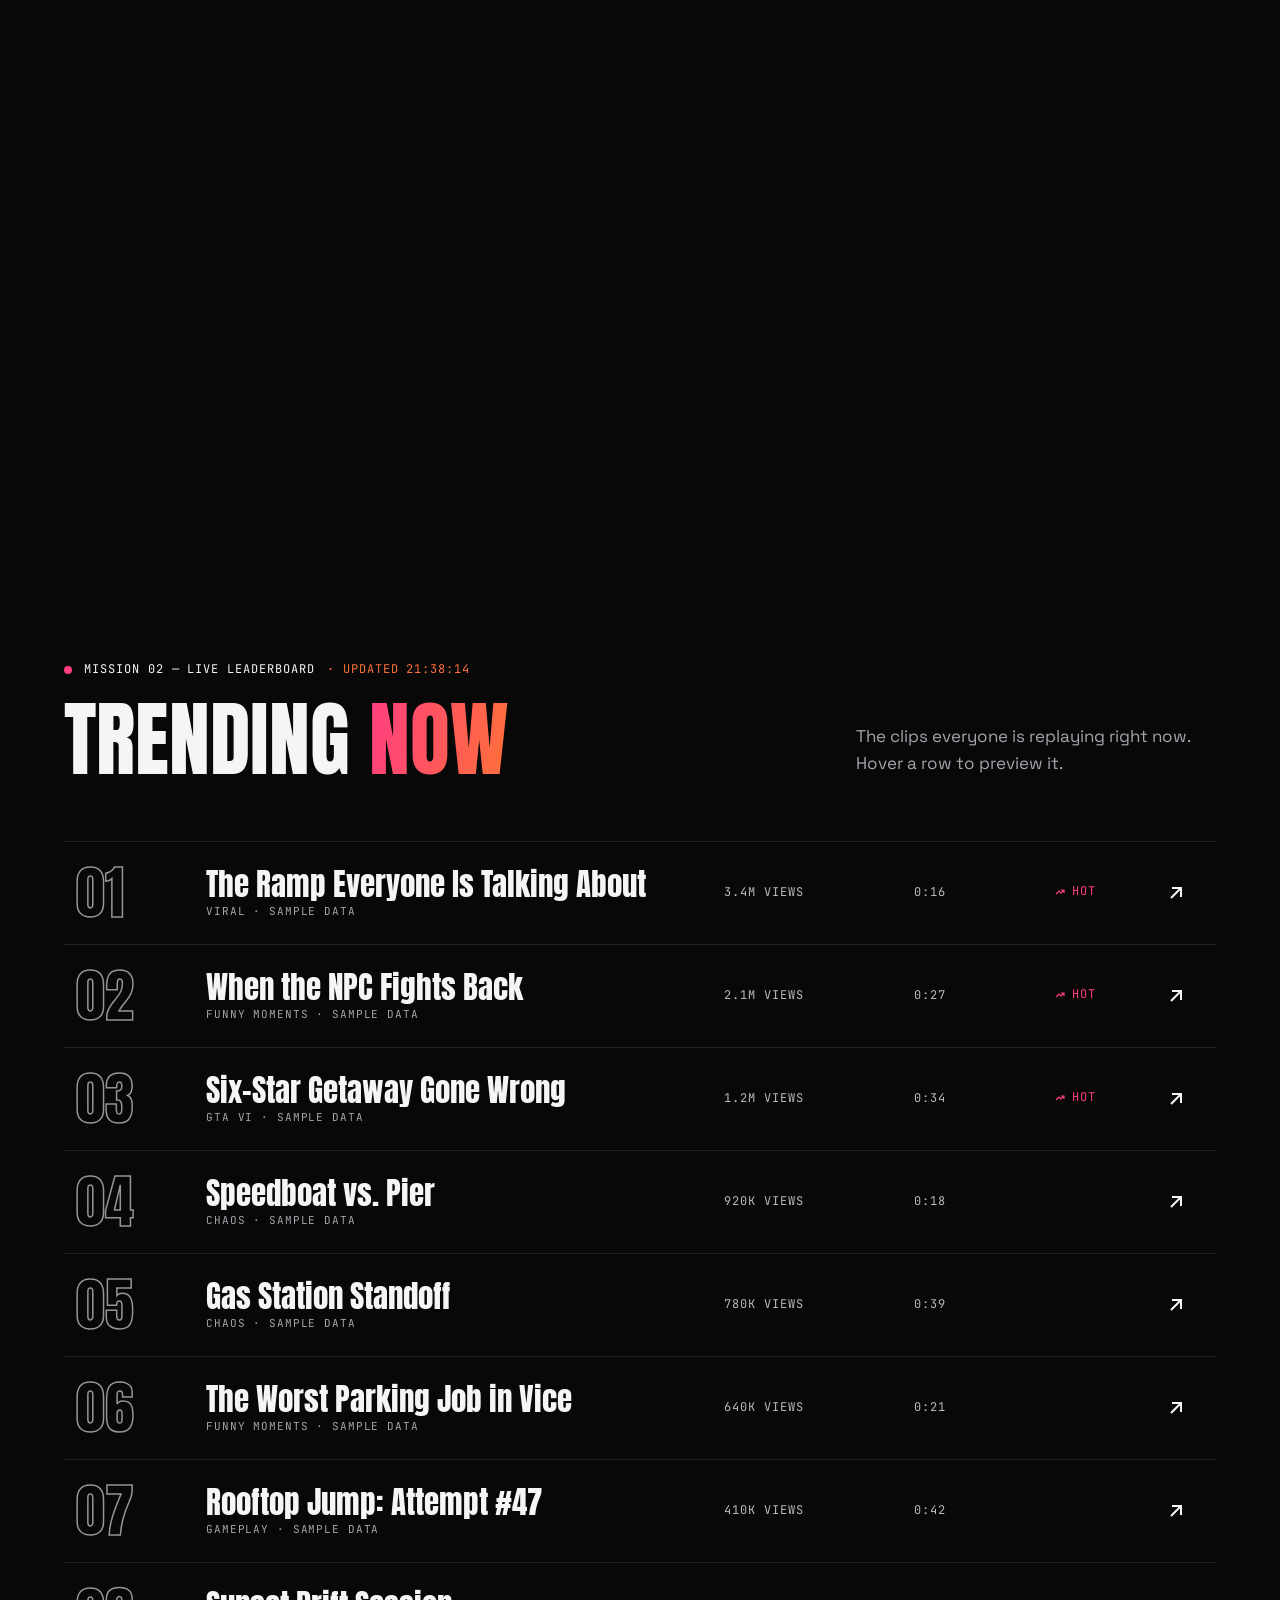
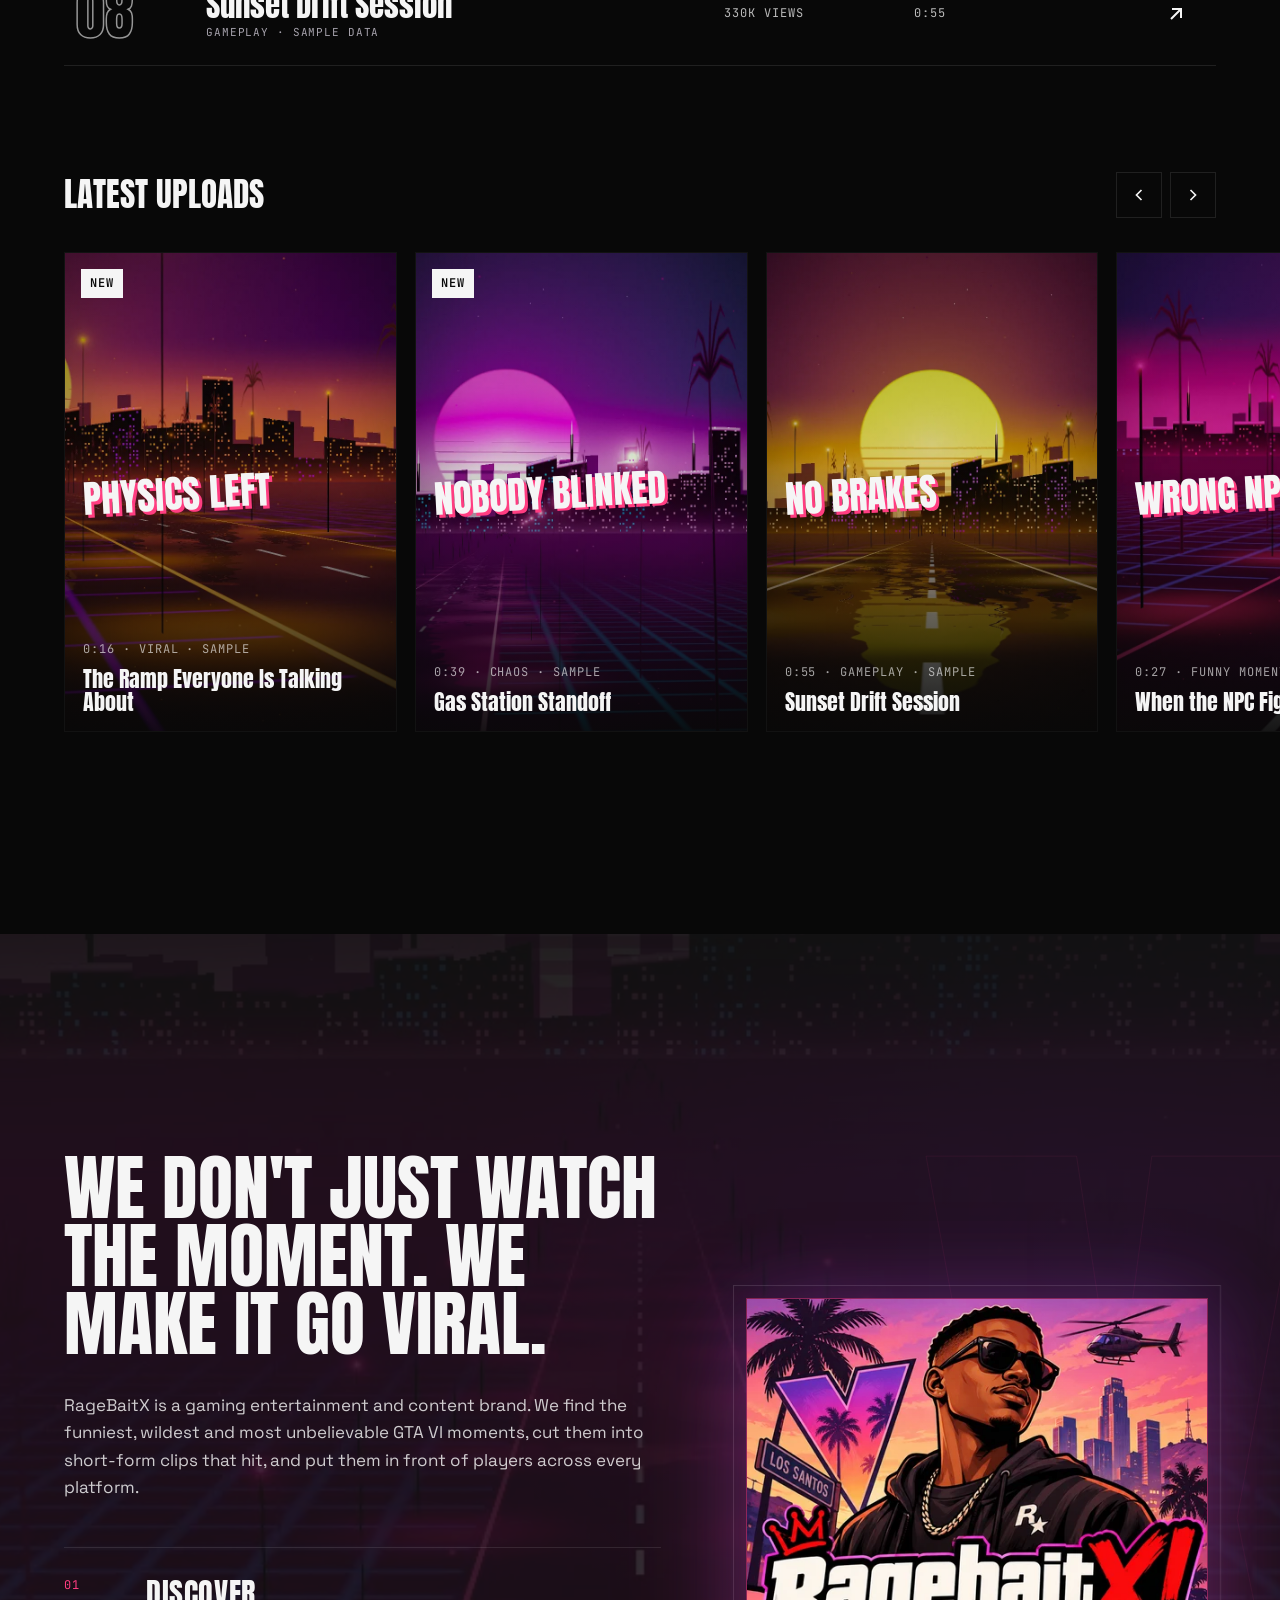
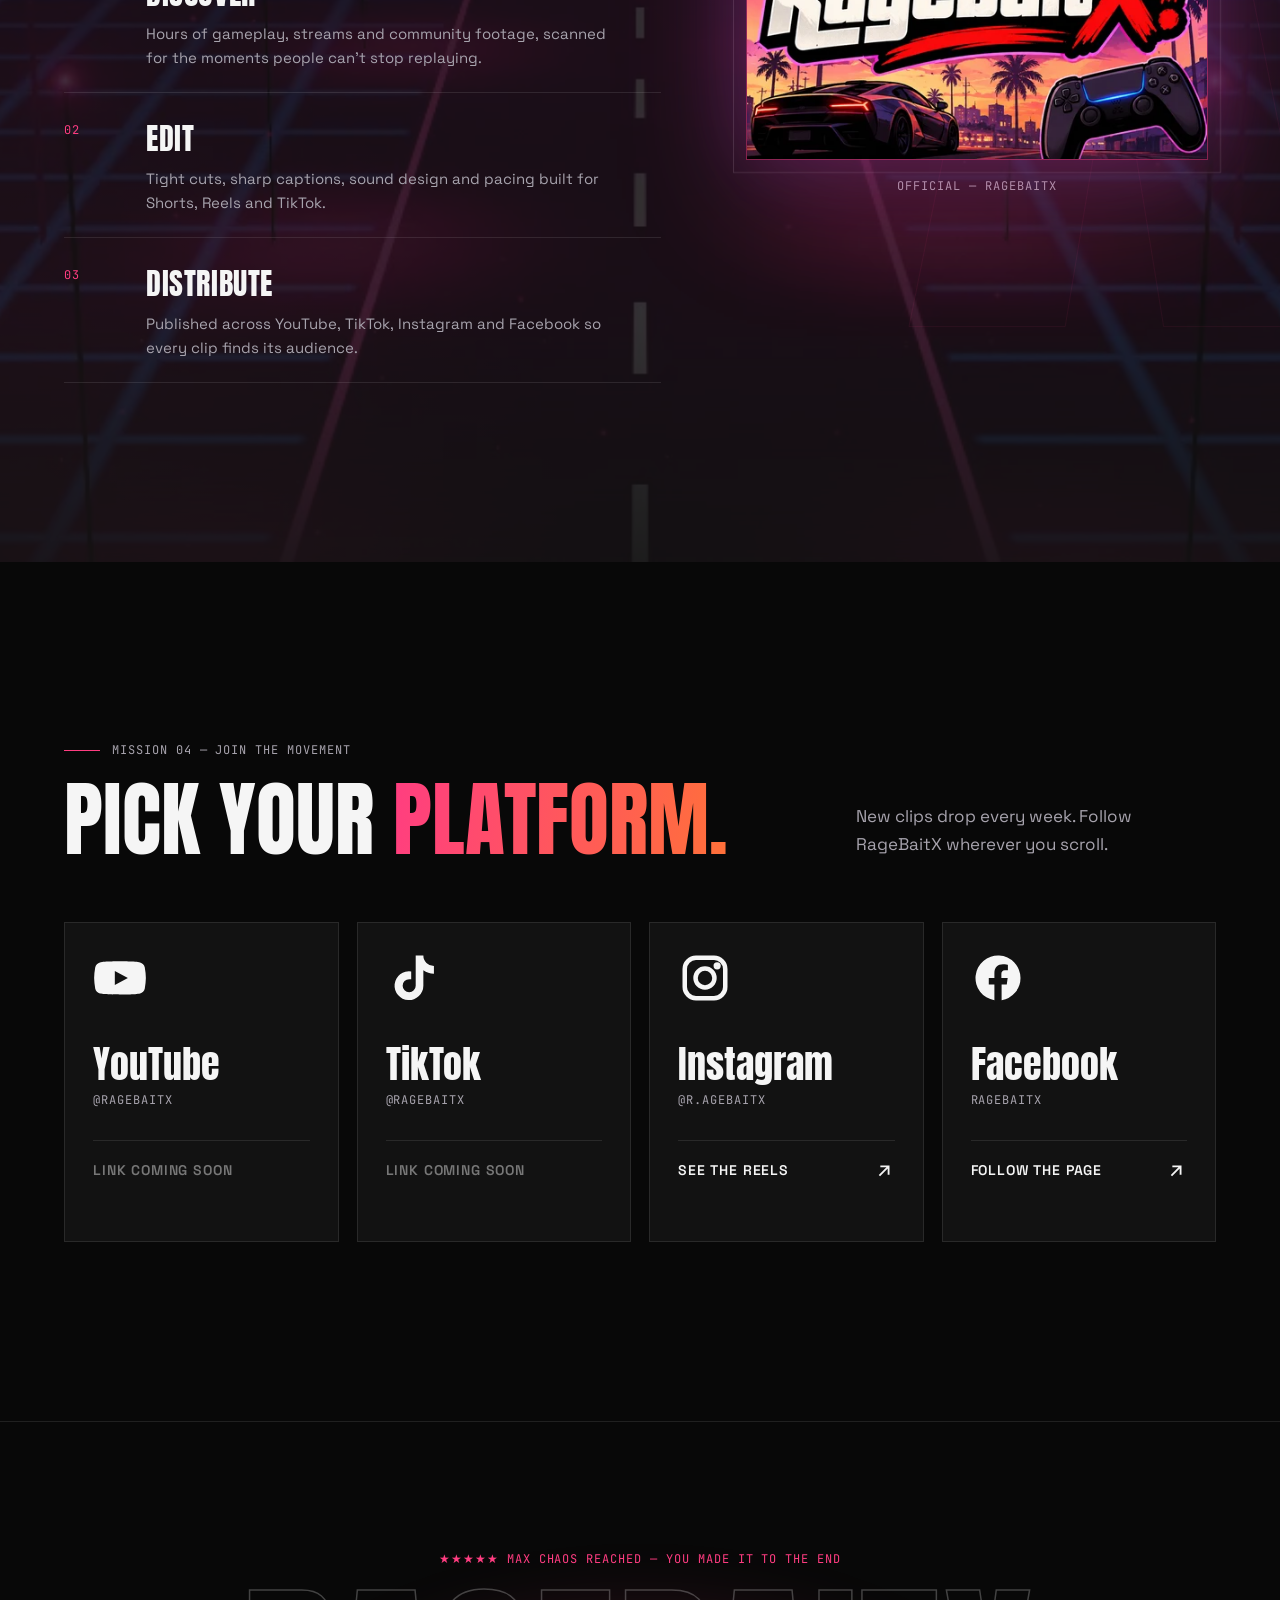
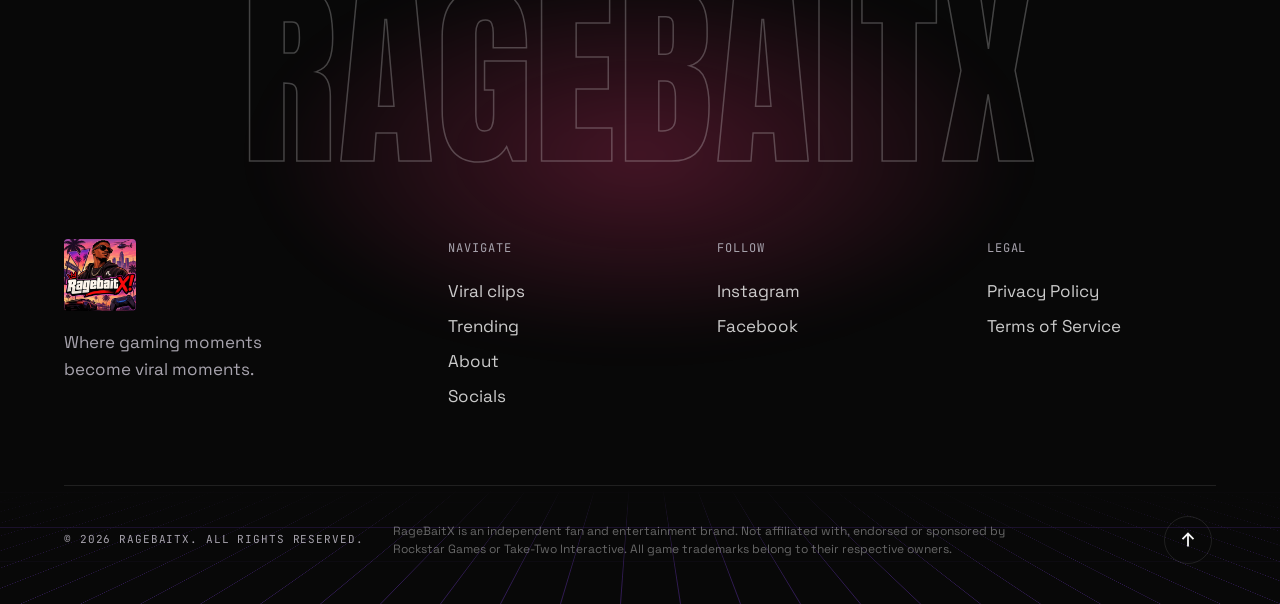
==== commit 964c285f: "new change" ====
--- a/index.html
+++ b/index.html
@@ -28,27 +28,32 @@
   <!-- Intro loader -->
   <div class="loader" aria-hidden="true">
     <div class="loader__inner">
-      <img class="loader__logo" src="assets/logo-512.webp" alt="" width="220" height="220" />
+      <img class="loader__logo" src="assets/logo-512.webp" alt="" width="200" height="200" />
+      <p class="loader__label mono">LOADING THE FEED <span class="loader__pct">0</span>%</p>
       <div class="loader__bar"><span></span></div>
-      <p class="loader__label mono">LOADING WORLD <span class="loader__pct">0</span>%</p>
     </div>
   </div>
 
   <div class="grain" aria-hidden="true"></div>
+  <div class="cursor" aria-hidden="true"><span class="cursor__ring"></span><span class="cursor__dot"></span><span class="cursor__label mono"></span></div>
+  <div class="toasts" aria-live="polite"></div>
 
   <!-- Navigation -->
   <header class="nav" id="top">
-    <a class="nav__brand" href="#top" aria-label="RageBaitX home">
+    <a class="nav__brand" href="#top" aria-label="RageBaitX home" data-cursor="HOME">
       <img src="assets/logo-512.webp" alt="" width="40" height="40" />
       <span class="nav__word">RAGEBAIT<em>X</em></span>
     </a>
     <nav class="nav__links" aria-label="Main">
-      <a href="#clips">Clips</a>
-      <a href="#trending">Trending</a>
-      <a href="#about">About</a>
-      <a href="#socials">Socials</a>
+      <a href="#clips"><span class="mono">01</span>Clips</a>
+      <a href="#trending"><span class="mono">02</span>Trending</a>
+      <a href="#about"><span class="mono">03</span>About</a>
+      <a href="#socials"><span class="mono">04</span>Socials</a>
     </nav>
-    <a class="btn btn--small btn--primary nav__cta" href="#socials">Follow</a>
+    <div class="chaos" role="img" aria-label="Chaos level">
+      <span class="chaos__label mono">CHAOS</span>
+      <span class="chaos__stars"><i></i><i></i><i></i><i></i><i></i></span>
+    </div>
     <button class="nav__burger" aria-label="Open menu" aria-expanded="false"><span></span><span></span></button>
   </header>
   <div class="mobile-menu" hidden>
@@ -56,51 +61,63 @@
   </div>
 
   <main>
-    <!-- HERO -->
-    <section class="hero" id="hero" aria-label="Introduction">
-      <div class="hero__sticky">
-        <div class="hero__scene">
+    <!-- HERO: THE FEED -->
+    <section class="feed" id="hero" aria-label="Introduction">
+      <div class="feed__sticky">
+        <div class="feed__bg">
           <picture>
             <source media="(max-aspect-ratio: 1/1)" srcset="assets/hero-poster-portrait.webp" />
-            <img class="hero__poster" src="assets/hero-poster.webp" alt="" />
+            <img class="feed__poster" src="assets/hero-poster.webp" alt="" />
           </picture>
-          <canvas class="hero__canvas" aria-hidden="true"></canvas>
-        </div>
-        <div class="hero__shade" aria-hidden="true"></div>
+          <canvas class="feed__canvas" aria-hidden="true"></canvas>
+        </div>
+        <div class="feed__dim" aria-hidden="true"></div>
+
+        <div class="feed__viewport">
+          <div class="feed__world">
+            <div class="feed__floor" aria-hidden="true"></div>
+            <div class="feed__screens" aria-hidden="false"></div>
+            <div class="plane plane--title" data-z="0">
+              <p class="eyebrow mono"><span class="live-dot"></span> RAGEBAITX // GTA VI ENTERTAINMENT</p>
+              <h1 class="feed__title">
+                <span class="line"><span class="word">THE INTERNET</span></span>
+                <span class="line"><span class="word">IS YOUR</span></span>
+                <span class="line"><span class="word word--grad">PLAYGROUND.</span></span>
+              </h1>
+            </div>
+            <div class="plane plane--chapter" data-z="-3300" aria-hidden="true">
+              <p class="mono">CHECKPOINT 02</p>
+              <h2>EVERY CLIP STARTS<br />WITH A <span class="grad">MOMENT.</span></h2>
+            </div>
+            <div class="plane plane--exit" data-z="-6200" aria-hidden="true">
+              <img src="assets/logo-512.webp" alt="" width="240" height="240" />
+              <h2>WELCOME TO <span class="grad">THE FEED.</span></h2>
+            </div>
+          </div>
+        </div>
 
         <div class="hud hud--tl mono" aria-hidden="true">
           <span class="live-dot"></span> LIVE FROM THE VICE COAST <span class="hud__clock">--:--</span>
         </div>
-        <div class="hud hud--side mono" aria-hidden="true">EST. 2026 — GAMING ENTERTAINMENT — CLIPS — CHAOS</div>
-
-        <div class="hero__content">
-          <p class="eyebrow mono"><span class="eyebrow__line"></span> RAGEBAITX // GTA VI ENTERTAINMENT</p>
-          <h1 class="hero__title" aria-label="The internet is your playground.">
-            <span class="line"><span class="word">THE</span> <span class="word">INTERNET</span></span>
-            <span class="line"><span class="word">IS</span> <span class="word">YOUR</span></span>
-            <span class="line"><span class="word word--grad">PLAYGROUND.</span></span>
-          </h1>
-          <p class="hero__sub">Where gaming moments become viral moments. GTA VI entertainment, unforgettable clips and pure chaos.</p>
-          <div class="hero__ctas">
-            <a class="btn btn--primary" href="#clips">Explore the clips <svg viewBox="0 0 24 24" aria-hidden="true"><path d="M5 12h14M13 6l6 6-6 6"/></svg></a>
-            <a class="btn btn--ghost" href="#socials">Join the movement</a>
-          </div>
-        </div>
-
-        <div class="hero__chapter" aria-hidden="true">
-          <p class="mono">CHAPTER 02</p>
-          <h2>EVERY CLIP STARTS<br />WITH A <span class="grad">MOMENT.</span></h2>
-        </div>
-
-        <div class="hud hud--br" aria-hidden="true">
-          <p class="mono">CHAOS LEVEL</p>
-          <div class="stars"><i></i><i></i><i></i><i></i><i class="off"></i></div>
-        </div>
-
-        <a class="scroll-cue" href="#clips" aria-label="Scroll to clips">
+        <div class="hud hud--depth" aria-hidden="true">
+          <span class="mono">DEPTH</span>
+          <span class="depth__val">0000</span>
+          <span class="depth__bar"><span></span></span>
+          <span class="mono depth__unit">M</span>
+        </div>
+
+        <div class="feed__intro">
+          <p class="feed__sub">Where gaming moments become viral moments. GTA VI entertainment, unforgettable clips and pure chaos.</p>
+          <div class="feed__ctas">
+            <a class="btn btn--primary" href="#clips" data-cursor="GO">Explore the clips <svg viewBox="0 0 24 24" aria-hidden="true"><path d="M5 12h14M13 6l6 6-6 6"/></svg></a>
+            <a class="btn btn--ghost" href="#socials" data-cursor="JOIN">Join the movement</a>
+          </div>
+        </div>
+
+        <div class="scroll-cue" aria-hidden="true">
           <span class="scroll-cue__mouse"><span></span></span>
-          <span class="mono">SCROLL TO DRIVE</span>
-        </a>
+          <span class="mono">SCROLL TO FLY IN</span>
+        </div>
       </div>
     </section>
 
@@ -112,34 +129,35 @@
       </div>
     </div>
 
-    <!-- VIRAL CLIPS -->
-    <section class="clips section" id="clips" aria-labelledby="clips-title">
+    <!-- VIRAL CLIPS (pinned horizontal gallery) -->
+    <section class="clips" id="clips" aria-labelledby="clips-title" data-mission="VIRAL CLIPS" data-mission-n="01">
+      <div class="clips__sticky">
+        <div class="clips__head">
+          <div>
+            <p class="eyebrow mono"><span class="eyebrow__line"></span> MISSION 01 — VIRAL CLIPS</p>
+            <h2 class="section__title" id="clips-title">THE INTERNET CAN'T <span class="outline">HANDLE</span><br />THESE MOMENTS.</h2>
+          </div>
+          <div class="clips__side">
+            <div class="filters" role="tablist" aria-label="Filter clips"></div>
+            <p class="clips__count mono"><span class="clips__idx">01</span> / <span class="clips__total">08</span></p>
+          </div>
+        </div>
+        <div class="clips__track" id="clips-track"></div>
+        <div class="clips__progress" aria-hidden="true"><span></span></div>
+      </div>
+    </section>
+
+    <!-- TRENDING (leaderboard) -->
+    <section class="trending section" id="trending" aria-labelledby="trending-title" data-mission="TRENDING NOW" data-mission-n="02">
       <div class="section__head">
         <div>
-          <p class="eyebrow mono reveal"><span class="eyebrow__line"></span> 01 — VIRAL CLIPS</p>
-          <h2 class="section__title reveal" id="clips-title">THE INTERNET CAN'T<br /><span class="outline">HANDLE THESE</span> MOMENTS.</h2>
-        </div>
-        <div class="filters reveal" role="tablist" aria-label="Filter clips"></div>
-      </div>
-
-      <div class="featured reveal" id="featured"></div>
-      <div class="clip-grid" id="clip-grid"></div>
-      <p class="sample-note mono reveal">Demo content: titles, thumbnails and numbers are sample data until real clips are added.</p>
-    </section>
-
-    <!-- TRENDING -->
-    <section class="trending section" id="trending" aria-labelledby="trending-title">
-      <div class="section__head">
-        <div>
-          <p class="eyebrow mono reveal"><span class="live-dot"></span> 02 — LIVE FEED <span class="feed-clock"></span></p>
+          <p class="eyebrow mono reveal"><span class="live-dot"></span> MISSION 02 — LIVE LEADERBOARD <span class="feed-clock"></span></p>
           <h2 class="section__title reveal" id="trending-title">TRENDING <span class="grad">NOW</span></h2>
         </div>
-        <div class="carousel-nav reveal">
-          <button class="icon-btn" data-dir="-1" data-target="rail-trending" aria-label="Scroll trending left"><svg viewBox="0 0 24 24"><path d="M15 6l-6 6 6 6"/></svg></button>
-          <button class="icon-btn" data-dir="1" data-target="rail-trending" aria-label="Scroll trending right"><svg viewBox="0 0 24 24"><path d="M9 6l6 6-6 6"/></svg></button>
-        </div>
-      </div>
-      <div class="rail rail--shorts" id="rail-trending" tabindex="0" aria-label="Trending clips"></div>
+        <p class="section__aside reveal">The clips everyone is replaying right now. Hover a row to preview it.</p>
+      </div>
+      <ol class="board" id="board"></ol>
+      <div class="board__preview" aria-hidden="true"><img alt="" /><span class="mono"></span></div>
 
       <div class="row-head reveal">
         <h3>LATEST UPLOADS</h3>
@@ -148,20 +166,17 @@
           <button class="icon-btn" data-dir="1" data-target="rail-latest" aria-label="Scroll latest right"><svg viewBox="0 0 24 24"><path d="M9 6l6 6-6 6"/></svg></button>
         </div>
       </div>
-      <div class="rail rail--wide" id="rail-latest" tabindex="0" aria-label="Latest uploads"></div>
-
-      <div class="row-head reveal"><h3>FEATURED COLLECTIONS</h3></div>
-      <div class="collections" id="collections"></div>
+      <div class="rail" id="rail-latest" tabindex="0" aria-label="Latest uploads" data-cursor="DRAG"></div>
     </section>
 
     <!-- ABOUT -->
-    <section class="about" id="about" aria-labelledby="about-title">
+    <section class="about" id="about" aria-labelledby="about-title" data-mission="ABOUT RAGEBAITX" data-mission-n="03">
       <div class="about__bg" aria-hidden="true"></div>
       <div class="about__inner section">
         <div class="about__copy">
-          <p class="eyebrow mono reveal"><span class="eyebrow__line"></span> 03 — ABOUT RAGEBAITX</p>
+          <p class="eyebrow mono reveal"><span class="eyebrow__line"></span> MISSION 03 — ABOUT RAGEBAITX</p>
           <h2 class="about__title" id="about-title" data-scrub>WE DON'T JUST WATCH THE MOMENT. WE MAKE IT GO VIRAL.</h2>
-          <p class="about__lede reveal">RageBaitX is a gaming entertainment and content brand. We find the funniest, wildest and most unbelievable GTA VI moments, cut them into short-form clips that hit, and put them in front of millions of players across every platform.</p>
+          <p class="about__lede reveal">RageBaitX is a gaming entertainment and content brand. We find the funniest, wildest and most unbelievable GTA VI moments, cut them into short-form clips that hit, and put them in front of players across every platform.</p>
           <ol class="steps">
             <li class="reveal"><span class="steps__n mono">01</span><div><h3>DISCOVER</h3><p>Hours of gameplay, streams and community footage, scanned for the moments people can't stop replaying.</p></div></li>
             <li class="reveal"><span class="steps__n mono">02</span><div><h3>EDIT</h3><p>Tight cuts, sharp captions, sound design and pacing built for Shorts, Reels and TikTok.</p></div></li>
@@ -179,10 +194,10 @@
     </section>
 
     <!-- SOCIALS -->
-    <section class="socials section" id="socials" aria-labelledby="socials-title">
+    <section class="socials section" id="socials" aria-labelledby="socials-title" data-mission="JOIN THE MOVEMENT" data-mission-n="04">
       <div class="section__head">
         <div>
-          <p class="eyebrow mono reveal"><span class="eyebrow__line"></span> 04 — JOIN THE MOVEMENT</p>
+          <p class="eyebrow mono reveal"><span class="eyebrow__line"></span> MISSION 04 — JOIN THE MOVEMENT</p>
           <h2 class="section__title reveal" id="socials-title">PICK YOUR <span class="grad">PLATFORM.</span></h2>
         </div>
         <p class="section__aside reveal">New clips drop every week. Follow RageBaitX wherever you scroll.</p>
@@ -195,6 +210,7 @@
   <footer class="footer">
     <div class="footer__floor" aria-hidden="true"></div>
     <div class="footer__inner">
+      <p class="footer__done mono">★★★★★ MAX CHAOS REACHED — YOU MADE IT TO THE END</p>
       <div class="footer__big" aria-hidden="true">RAGEBAITX</div>
       <div class="footer__cols">
         <div class="footer__brand">
@@ -217,7 +233,7 @@
       <div class="footer__base">
         <p class="mono">© <span class="year">2026</span> RAGEBAITX. ALL RIGHTS RESERVED.</p>
         <p class="footer__disclaimer">RageBaitX is an independent fan and entertainment brand. Not affiliated with, endorsed or sponsored by Rockstar Games or Take-Two Interactive. All game trademarks belong to their respective owners.</p>
-        <button class="to-top" aria-label="Back to top">
+        <button class="to-top" aria-label="Back to top" data-cursor="TOP">
           <svg class="to-top__ring" viewBox="0 0 48 48" aria-hidden="true"><circle cx="24" cy="24" r="22" /></svg>
           <svg class="to-top__arrow" viewBox="0 0 24 24" aria-hidden="true"><path d="M12 19V5M6 11l6-6 6 6"/></svg>
         </button>
@@ -227,11 +243,11 @@
 
   <!-- Video modal -->
   <dialog class="modal" id="modal" aria-label="Clip player">
-    <button class="modal__close" aria-label="Close"><svg viewBox="0 0 24 24"><path d="M6 6l12 12M18 6L6 18"/></svg></button>
+    <button class="modal__close" aria-label="Close" data-cursor="CLOSE"><svg viewBox="0 0 24 24"><path d="M6 6l12 12M18 6L6 18"/></svg></button>
     <div class="modal__body"></div>
   </dialog>
 
-  <noscript><style>.loader{display:none}.reveal{opacity:1!important;transform:none!important}</style></noscript>
+  <noscript><style>.loader{display:none}.reveal{opacity:1!important;transform:none!important}.feed{height:100vh}</style></noscript>
   <script type="module" src="js/main.js"></script>
 </body>
 </html>
--- a/css/styles.css
+++ b/css/styles.css
@@ -1,5 +1,5 @@
 /* ═══════════════════════════════════════════════════════════
-   RAGEBAITX — styles
+   RAGEBAITX — "THE FEED"
    ═══════════════════════════════════════════════════════════ */
 
 :root {
@@ -13,7 +13,6 @@
   --muted: #a7a3ad;
   --line: rgba(245, 245, 245, 0.1);
   --grad: linear-gradient(100deg, var(--pink) 0%, var(--orange) 100%);
-  --grad-tri: linear-gradient(100deg, var(--purple) 0%, var(--pink) 50%, var(--orange) 100%);
   --f-display: 'Anton', 'Oswald', 'Bebas Neue', 'Impact', 'Haettenschweiler', 'Arial Narrow Bold', sans-serif;
   --f-body: 'Space Grotesk', system-ui, -apple-system, 'Segoe UI', sans-serif;
   --f-mono: 'JetBrains Mono', ui-monospace, 'Consolas', monospace;
@@ -26,14 +25,8 @@
 *, *::before, *::after { box-sizing: border-box; }
 html { -webkit-text-size-adjust: 100%; scroll-behavior: smooth; overflow-x: clip; }
 body {
-  margin: 0;
-  background: var(--black);
-  color: var(--white);
-  font-family: var(--f-body);
-  font-size: 17px;
-  line-height: 1.6;
-  -webkit-font-smoothing: antialiased;
-  overflow-x: hidden;
+  margin: 0; background: var(--black); color: var(--white); font-family: var(--f-body);
+  font-size: 17px; line-height: 1.6; -webkit-font-smoothing: antialiased;
 }
 img, video, canvas, svg { display: block; max-width: 100%; }
 a { color: inherit; text-decoration: none; }
@@ -48,7 +41,7 @@
 .skip { position: absolute; left: -999px; top: 8px; z-index: 200; background: var(--pink); color: var(--black); padding: 8px 14px; }
 .skip:focus { left: 8px; }
 
-/* film grain */
+/* grain */
 .grain {
   position: fixed; inset: -50%; z-index: 90; pointer-events: none; opacity: 0.07;
   background-image: url("data:image/svg+xml,%3Csvg xmlns='http://www.w3.org/2000/svg' width='160' height='160'%3E%3Cfilter id='n'%3E%3CfeTurbulence type='fractalNoise' baseFrequency='0.9' numOctaves='2' stitchTiles='stitch'/%3E%3C/filter%3E%3Crect width='100%25' height='100%25' filter='url(%23n)'/%3E%3C/svg%3E");
@@ -59,15 +52,45 @@
   60% { transform: translate(-2%, -1%); } 80% { transform: translate(3%, 3%); } 100% { transform: translate(0, 0); }
 }
 
+/* ─────────── custom crosshair cursor ─────────── */
+.cursor { display: none; }
+html.has-cursor, html.has-cursor a, html.has-cursor button, html.has-cursor [data-open] { cursor: none; }
+html.has-cursor .cursor { display: block; position: fixed; left: 0; top: 0; z-index: 140; pointer-events: none; mix-blend-mode: difference; }
+.cursor__ring, .cursor__dot { position: absolute; left: 0; top: 0; border-radius: 50%; transform: translate(-50%, -50%); }
+.cursor__ring {
+  width: 36px; height: 36px; border: 1.5px solid var(--white);
+  transition: width 0.35s var(--ease), height 0.35s var(--ease), background 0.3s, border-color 0.3s;
+}
+.cursor__ring::before, .cursor__ring::after { content: ''; position: absolute; background: var(--white); }
+.cursor__ring::before { left: 50%; top: -7px; bottom: -7px; width: 1.5px; margin-left: -0.75px; clip-path: polygon(0 0, 100% 0, 100% 20%, 0 20%, 0 80%, 100% 80%, 100% 100%, 0 100%); }
+.cursor__ring::after { top: 50%; left: -7px; right: -7px; height: 1.5px; margin-top: -0.75px; clip-path: polygon(0 0, 20% 0, 20% 100%, 0 100%, 0 0, 80% 0, 100% 0, 100% 100%, 80% 100%); }
+.cursor__dot { width: 4px; height: 4px; background: var(--white); }
+.cursor__label { position: absolute; left: 30px; top: -6px; white-space: nowrap; color: var(--white); opacity: 0; transition: opacity 0.25s; font-size: 10px; }
+.cursor.is-hover .cursor__ring { width: 64px; height: 64px; background: rgba(255, 255, 255, 0.12); }
+.cursor.is-hover .cursor__ring::before, .cursor.is-hover .cursor__ring::after { opacity: 0; }
+.cursor.is-hover .cursor__label { opacity: 1; left: 40px; }
+.cursor.is-down .cursor__ring { width: 26px; height: 26px; }
+
+/* ─────────── mission toasts ─────────── */
+.toasts { position: fixed; top: 84px; right: var(--pad); z-index: 85; display: grid; gap: 10px; pointer-events: none; }
+.toast {
+  width: min(330px, calc(100vw - 40px)); padding: 14px 18px 14px 20px; background: rgba(10, 10, 12, 0.82);
+  backdrop-filter: blur(14px); -webkit-backdrop-filter: blur(14px); border: 1px solid rgba(245, 245, 245, 0.12);
+  border-left: 3px solid var(--pink); box-shadow: 0 20px 50px rgba(0, 0, 0, 0.5);
+  transform: translateX(120%); transition: transform 0.6s var(--ease), opacity 0.6s;
+}
+.toast.in { transform: none; }
+.toast.out { transform: translateX(120%); opacity: 0; }
+.toast p { color: var(--pink); font-size: 10px; }
+.toast h4 { font-family: var(--f-display); font-size: 24px; line-height: 1.05; margin-top: 4px; letter-spacing: 0.01em; }
+.toast small { display: block; color: var(--muted); font-size: 12px; margin-top: 4px; }
+
 /* ─────────── loader ─────────── */
-.loader {
-  position: fixed; inset: 0; z-index: 150; display: grid; place-items: center;
-  background: var(--black); transition: opacity 0.8s var(--ease), visibility 0.8s;
-}
+.loader { position: fixed; inset: 0; z-index: 150; display: grid; place-items: center; background: var(--black); transition: opacity 0.8s var(--ease), visibility 0.8s; }
 body:not(.is-loading) .loader { opacity: 0; visibility: hidden; }
-.loader__inner { display: grid; justify-items: center; gap: 22px; }
+.loader__inner { display: grid; justify-items: center; gap: 20px; }
 .loader__logo {
-  width: 200px; height: 200px; object-fit: cover; border-radius: 6px;
+  width: 180px; height: 180px; object-fit: cover; border-radius: 6px;
   box-shadow: 0 0 0 1px rgba(255, 61, 129, 0.35), 0 0 80px rgba(255, 61, 129, 0.35);
   animation: loaderIn 1.1s var(--ease) both, glitch 2.4s steps(1) 0.9s infinite;
 }
@@ -78,160 +101,155 @@
   95% { transform: translate(2px, -1px); }
   97% { transform: translate(-1px, 0); filter: drop-shadow(-2px 0 0 var(--orange)); }
 }
-.loader__bar { width: 200px; height: 2px; background: var(--line); overflow: hidden; }
+.loader__bar { width: 180px; height: 2px; background: var(--line); overflow: hidden; }
 .loader__bar span { display: block; height: 100%; width: 0; background: var(--grad); transition: width 0.3s; }
 .loader__label { color: var(--muted); }
 
 /* ─────────── buttons ─────────── */
 .btn {
-  --h: 54px;
-  position: relative; display: inline-flex; align-items: center; gap: 12px; height: var(--h); padding: 0 28px;
+  --h: 54px; position: relative; display: inline-flex; align-items: center; justify-content: center; gap: 12px; height: var(--h); padding: 0 28px;
   font-weight: 700; font-size: 14px; letter-spacing: 0.12em; text-transform: uppercase;
   clip-path: polygon(0 0, calc(100% - var(--cut)) 0, 100% var(--cut), 100% 100%, var(--cut) 100%, 0 calc(100% - var(--cut)));
-  transition: transform 0.4s var(--ease), box-shadow 0.4s var(--ease), background 0.3s;
-  overflow: hidden; isolation: isolate;
+  transition: transform 0.4s var(--ease), background 0.3s; overflow: hidden; isolation: isolate;
 }
 .btn svg { width: 18px; height: 18px; fill: none; stroke: currentColor; stroke-width: 2.2; transition: transform 0.4s var(--ease); }
 .btn:hover svg { transform: translateX(4px); }
 .btn--primary { background: var(--grad); color: var(--black); }
-.btn--primary::after {
-  content: ''; position: absolute; inset: 0; z-index: -1;
-  background: linear-gradient(110deg, transparent 30%, rgba(255, 255, 255, 0.55) 50%, transparent 70%);
-  transform: translateX(-120%); transition: transform 0.8s var(--ease);
-}
+.btn--primary::after { content: ''; position: absolute; inset: 0; z-index: -1; background: linear-gradient(110deg, transparent 30%, rgba(255, 255, 255, 0.55) 50%, transparent 70%); transform: translateX(-120%); transition: transform 0.8s var(--ease); }
 .btn--primary:hover::after { transform: translateX(120%); }
-.btn--primary:hover { transform: translateY(-2px); }
-.btn--ghost {
-  color: var(--white); background: rgba(245, 245, 245, 0.06);
-  box-shadow: inset 0 0 0 1px rgba(245, 245, 245, 0.28); backdrop-filter: blur(10px); -webkit-backdrop-filter: blur(10px);
-}
-.btn--ghost:hover { background: rgba(255, 61, 129, 0.14); box-shadow: inset 0 0 0 1px var(--pink); transform: translateY(-2px); }
-.btn--small { --h: 40px; padding: 0 18px; font-size: 12px; --cut: 10px; }
-.icon-btn {
-  width: 46px; height: 46px; display: grid; place-items: center; border: 1px solid var(--line);
-  transition: border-color 0.3s, background 0.3s, transform 0.3s var(--ease);
-}
+.btn--ghost { color: var(--white); background: rgba(245, 245, 245, 0.06); box-shadow: inset 0 0 0 1px rgba(245, 245, 245, 0.28); backdrop-filter: blur(10px); -webkit-backdrop-filter: blur(10px); }
+.btn--ghost:hover { background: rgba(255, 61, 129, 0.14); box-shadow: inset 0 0 0 1px var(--pink); }
+.icon-btn { width: 46px; height: 46px; display: grid; place-items: center; border: 1px solid var(--line); transition: border-color 0.3s, background 0.3s, transform 0.3s var(--ease); }
 .icon-btn svg { width: 20px; height: 20px; fill: none; stroke: currentColor; stroke-width: 2; }
 .icon-btn:hover { border-color: var(--pink); background: rgba(255, 61, 129, 0.1); }
-.icon-btn:active { transform: scale(0.94); }
 
 /* ─────────── nav ─────────── */
-.nav {
-  position: fixed; top: 0; left: 0; right: 0; z-index: 80;
-  display: flex; align-items: center; gap: 32px; padding: 18px var(--pad);
-  transition: background 0.4s, padding 0.4s var(--ease), border-color 0.4s;
-  border-bottom: 1px solid transparent;
-}
-.nav.is-scrolled {
-  background: rgba(8, 8, 8, 0.72); backdrop-filter: blur(16px) saturate(1.4); -webkit-backdrop-filter: blur(16px) saturate(1.4);
-  padding-top: 12px; padding-bottom: 12px; border-color: var(--line);
-}
+.nav { position: fixed; top: 0; left: 0; right: 0; z-index: 80; display: flex; align-items: center; gap: 36px; padding: 18px var(--pad); transition: background 0.4s, padding 0.4s var(--ease), border-color 0.4s; border-bottom: 1px solid transparent; }
+.nav.is-scrolled { background: rgba(8, 8, 8, 0.72); backdrop-filter: blur(16px) saturate(1.4); -webkit-backdrop-filter: blur(16px) saturate(1.4); padding-top: 12px; padding-bottom: 12px; border-color: var(--line); }
 .nav__brand { display: flex; align-items: center; gap: 12px; margin-right: auto; }
 .nav__brand img { width: 40px; height: 40px; object-fit: cover; border-radius: 4px; box-shadow: 0 0 22px rgba(255, 61, 129, 0.45); }
 .nav__word { font-family: var(--f-display); font-size: 22px; letter-spacing: 0.04em; }
 .nav__word em { font-style: normal; color: var(--pink); }
-.nav__links { display: flex; gap: 34px; }
-.nav__links a { position: relative; font-size: 14px; font-weight: 500; letter-spacing: 0.06em; text-transform: uppercase; color: rgba(245, 245, 245, 0.78); transition: color 0.3s; }
-.nav__links a::after {
-  content: ''; position: absolute; left: 0; right: 0; bottom: -6px; height: 2px; background: var(--grad);
-  transform: scaleX(0); transform-origin: right; transition: transform 0.4s var(--ease);
-}
-.nav__links a:hover { color: var(--white); }
-.nav__links a:hover::after { transform: scaleX(1); transform-origin: left; }
+.nav__links { display: flex; gap: 30px; }
+.nav__links a { position: relative; display: flex; align-items: baseline; gap: 6px; font-size: 14px; font-weight: 500; letter-spacing: 0.06em; text-transform: uppercase; color: rgba(245, 245, 245, 0.78); transition: color 0.3s; }
+.nav__links a .mono { font-size: 9px; color: var(--pink); }
+.nav__links a::after { content: ''; position: absolute; left: 0; right: 0; bottom: -6px; height: 2px; background: var(--grad); transform: scaleX(0); transform-origin: right; transition: transform 0.4s var(--ease); }
+.nav__links a:hover, .nav__links a.is-active { color: var(--white); }
+.nav__links a:hover::after, .nav__links a.is-active::after { transform: scaleX(1); transform-origin: left; }
+.chaos { display: flex; align-items: center; gap: 10px; padding: 8px 12px; border: 1px solid var(--line); background: rgba(8, 8, 8, 0.4); }
+.chaos__label { font-size: 9px; color: var(--muted); }
+.chaos__stars { display: flex; gap: 4px; }
+.chaos__stars i {
+  width: 13px; height: 13px; background: rgba(245, 245, 245, 0.18);
+  clip-path: polygon(50% 0, 61% 35%, 98% 35%, 68% 57%, 79% 91%, 50% 70%, 21% 91%, 32% 57%, 2% 35%, 39% 35%);
+  transition: background 0.3s;
+}
+.chaos__stars i.on { background: var(--white); animation: starPop 0.6s var(--ease); }
+.chaos__stars i.on:last-child { background: var(--pink); }
+.chaos.is-flash { animation: chaosFlash 0.9s steps(2) 2; }
+@keyframes starPop { 0% { transform: scale(0.2); } 60% { transform: scale(1.5); background: var(--pink); } 100% { transform: scale(1); } }
+@keyframes chaosFlash { 50% { border-color: var(--pink); box-shadow: 0 0 22px rgba(255, 61, 129, 0.45); } }
 .nav__burger { display: none; width: 44px; height: 44px; position: relative; }
 .nav__burger span { position: absolute; left: 10px; right: 10px; height: 2px; background: var(--white); transition: transform 0.4s var(--ease); }
 .nav__burger span:first-child { top: 17px; } .nav__burger span:last-child { top: 25px; }
 .nav__burger[aria-expanded='true'] span:first-child { transform: translateY(4px) rotate(45deg); }
 .nav__burger[aria-expanded='true'] span:last-child { transform: translateY(-4px) rotate(-45deg); }
-.mobile-menu {
-  position: fixed; inset: 0; z-index: 79; background: rgba(8, 8, 8, 0.96); backdrop-filter: blur(20px);
-  display: grid; align-content: center; justify-items: center; gap: 18px;
-}
+.mobile-menu { position: fixed; inset: 0; z-index: 79; background: rgba(8, 8, 8, 0.96); backdrop-filter: blur(20px); display: grid; align-content: center; justify-items: center; gap: 18px; }
 .mobile-menu[hidden] { display: none; }
-.mobile-menu a { font-family: var(--f-display); font-size: 48px; letter-spacing: 0.02em; }
+.mobile-menu a { font-family: var(--f-display); font-size: 48px; }
 .mobile-menu a:hover { color: var(--pink); }
 
-/* ─────────── hero ─────────── */
-.hero { position: relative; height: 230vh; }
-.hero__sticky { position: sticky; top: 0; height: 100vh; height: 100svh; overflow: hidden; }
-.hero__scene { position: absolute; inset: 0; background: var(--black); }
-.hero__poster, .hero__canvas { position: absolute; inset: 0; width: 100%; height: 100%; object-fit: cover; }
-.hero__canvas { opacity: 0; transition: opacity 1.2s; }
-.hero.has-webgl .hero__canvas { opacity: 1; }
-.hero__shade {
-  position: absolute; inset: 0; pointer-events: none;
-  background:
-    linear-gradient(90deg, rgba(8, 8, 8, 0.82) 0%, rgba(8, 8, 8, 0.35) 42%, rgba(8, 8, 8, 0) 65%),
-    linear-gradient(0deg, var(--black) 0%, rgba(8, 8, 8, 0) 22%),
-    linear-gradient(180deg, rgba(8, 8, 8, 0.6) 0%, rgba(8, 8, 8, 0) 18%);
-}
-.hero__content {
-  position: absolute; left: var(--pad); bottom: clamp(90px, 13vh, 140px); max-width: min(920px, 90vw);
-  will-change: transform, opacity;
-}
+/* ─────────── HERO: THE FEED ─────────── */
+.feed { position: relative; height: 560vh; }
+.feed__sticky { position: sticky; top: 0; height: 100vh; height: 100svh; overflow: hidden; }
+.feed__bg { position: absolute; inset: 0; background: var(--black); }
+.feed__poster, .feed__canvas { position: absolute; inset: 0; width: 100%; height: 100%; object-fit: cover; }
+.feed__canvas { opacity: 0; transition: opacity 1.2s; }
+.feed.has-webgl .feed__canvas { opacity: 1; }
+.feed__dim { position: absolute; inset: 0; pointer-events: none; background: radial-gradient(70% 60% at 50% 50%, rgba(8, 8, 8, 0.35), rgba(8, 8, 8, 0.82)), linear-gradient(0deg, var(--black) 0%, transparent 25%); }
+.feed__viewport { position: absolute; inset: 0; perspective: 900px; perspective-origin: 50% 50%; overflow: hidden; }
+.feed__world { position: absolute; left: 50%; top: 50%; width: 0; height: 0; transform-style: preserve-3d; will-change: transform; }
+.feed__screens { position: absolute; left: 0; top: 0; transform-style: preserve-3d; }
+.feed__floor {
+  position: absolute; left: -2600px; top: -5000px; width: 5200px; height: 10000px; pointer-events: none;
+  background-image:
+    linear-gradient(rgba(138, 66, 255, 0.55) 2px, transparent 2px),
+    linear-gradient(90deg, rgba(255, 61, 129, 0.45) 2px, transparent 2px);
+  background-size: 200px 200px;
+  transform: translate3d(0, 620px, -4600px) rotateX(90deg);
+  -webkit-mask-image: linear-gradient(180deg, transparent 0%, #000 45%, #000 92%, transparent 100%);
+  mask-image: linear-gradient(180deg, transparent 0%, #000 45%, #000 92%, transparent 100%);
+}
+.gate {
+  position: absolute; left: 0; top: 0; width: var(--gw); height: var(--gh); margin: calc(var(--gh) / -2) 0 0 calc(var(--gw) / -2);
+  border: 2px solid var(--gc); pointer-events: none;
+  box-shadow: 0 0 24px var(--gc), inset 0 0 24px var(--gc);
+  clip-path: polygon(0 0, 18% 0, 18% 3px, 82% 3px, 82% 0, 100% 0, 100% 100%, 82% 100%, 82% calc(100% - 3px), 18% calc(100% - 3px), 18% 100%, 0 100%);
+}
+.gate span { position: absolute; top: -26px; left: 0; color: var(--gc); font-family: var(--f-mono); font-size: 14px; letter-spacing: 0.2em; }
+.screen {
+  position: absolute; left: 0; top: 0; width: var(--w); height: var(--h); margin: calc(var(--h) / -2) 0 0 calc(var(--w) / -2);
+  transform-style: preserve-3d;
+}
+.screen__in {
+  position: absolute; inset: 0; overflow: hidden; background: var(--char); border: 1px solid rgba(255, 61, 129, 0.35);
+  box-shadow: 0 0 40px rgba(255, 61, 129, 0.18), 0 30px 60px rgba(0, 0, 0, 0.6);
+  transition: transform 0.5s var(--ease), border-color 0.3s, box-shadow 0.3s;
+}
+.screen__in img { width: 100%; height: 100%; object-fit: cover; animation: kb 14s ease-in-out infinite alternate; }
+.screen:nth-child(3n) .screen__in img { animation-duration: 18s; animation-direction: alternate-reverse; }
+@keyframes kb { from { transform: scale(1.02); } to { transform: scale(1.14) translate(-2%, 1%); } }
+.screen__in::after { content: ''; position: absolute; inset: 0; background: linear-gradient(0deg, rgba(8, 8, 8, 0.85), transparent 55%), repeating-linear-gradient(0deg, rgba(255, 255, 255, 0.035) 0 1px, transparent 1px 3px); }
+.screen__bar { position: absolute; top: 10px; left: 12px; right: 12px; z-index: 2; display: flex; justify-content: space-between; font-size: 10px; color: rgba(245, 245, 245, 0.85); }
+.screen__bar b { display: inline-flex; align-items: center; gap: 6px; font-weight: 600; }
+.screen__bar b::before { content: ''; width: 6px; height: 6px; border-radius: 50%; background: var(--pink); animation: blink 1.2s steps(2) infinite; }
+@keyframes blink { 50% { opacity: 0; } }
+.screen__hook { position: absolute; left: 12px; right: 12px; bottom: 12px; z-index: 2; font-family: var(--f-display); font-size: 26px; line-height: 1; text-shadow: 0 2px 0 rgba(0, 0, 0, 0.6); }
+.screen:hover .screen__in { transform: scale(1.06); border-color: var(--pink); box-shadow: 0 0 60px rgba(255, 61, 129, 0.45); }
+.plane { position: absolute; left: 0; top: 0; text-align: center; transform-style: preserve-3d; pointer-events: none; }
+.plane > * { pointer-events: auto; }
+.plane--title { width: min(1200px, 92vw); margin-top: calc(-1 * var(--title-lift, 4vh)); }
+.plane--title .eyebrow { justify-content: center; }
+.feed__title { font-family: var(--f-display); font-size: clamp(40px, min(11.5vw, 16vh), 190px); line-height: 0.88; text-shadow: 0 10px 50px rgba(0, 0, 0, 0.6); }
+.feed__title .line { display: block; overflow: hidden; padding-bottom: 0.03em; }
+.feed__title .word { display: inline-block; transform: translateY(105%); transition: transform 1.2s var(--ease); }
+body.is-ready .feed__title .word { transform: none; }
+.feed__title .line:nth-child(2) .word { transition-delay: 0.12s; }
+.feed__title .line:nth-child(3) .word { transition-delay: 0.24s; }
+.word--grad { background: linear-gradient(100deg, var(--pink), var(--orange), var(--pink)); background-size: 200% 100%; -webkit-background-clip: text; background-clip: text; color: transparent; animation: sheen 6s linear infinite; filter: drop-shadow(0 0 34px rgba(255, 61, 129, 0.45)); }
+@keyframes sheen { to { background-position: -200% 0; } }
+.plane--chapter { width: min(1100px, 90vw); }
+.plane--chapter p { color: var(--pink); margin-bottom: 18px; }
+.plane--chapter h2 { font-family: var(--f-display); font-size: clamp(48px, 8vw, 140px); line-height: 0.92; text-shadow: 0 10px 40px rgba(0, 0, 0, 0.7); }
+.plane--exit { width: min(900px, 90vw); display: grid; justify-items: center; gap: 28px; }
+.plane--exit img { width: 220px; height: 220px; object-fit: cover; border-radius: 6px; box-shadow: 0 0 0 1px rgba(255, 61, 129, 0.5), 0 0 120px rgba(255, 61, 129, 0.5); }
+.plane--exit h2 { font-family: var(--f-display); font-size: clamp(44px, 7vw, 120px); line-height: 0.92; }
+
 .eyebrow { display: flex; align-items: center; gap: 12px; color: var(--muted); margin-bottom: 22px; }
 .eyebrow__line { width: 36px; height: 1px; background: var(--pink); }
-.hero__title {
-  font-family: var(--f-display); font-size: clamp(40px, min(12.4vw, 12.5vh), 148px); line-height: 0.9; letter-spacing: 0.005em;
-  text-shadow: 0 8px 40px rgba(0, 0, 0, 0.45);
-}
-.hero__title .line { display: block; overflow: hidden; padding-bottom: 0.04em; }
-.hero__title .word { display: inline-block; transform: translateY(105%); transition: transform 1.2s var(--ease); }
-body.is-ready .hero__title .word { transform: none; }
-.hero__title .line:nth-child(1) .word:nth-child(2) { transition-delay: 0.08s; }
-.hero__title .line:nth-child(2) .word { transition-delay: 0.16s; }
-.hero__title .line:nth-child(2) .word:nth-child(2) { transition-delay: 0.24s; }
-.hero__title .line:nth-child(3) .word { transition-delay: 0.34s; }
-.word--grad {
-  background: linear-gradient(100deg, var(--pink), var(--orange), var(--pink)); background-size: 200% 100%;
-  -webkit-background-clip: text; background-clip: text; color: transparent;
-  animation: sheen 6s linear infinite;
-  filter: drop-shadow(0 0 30px rgba(255, 61, 129, 0.35));
-}
-@keyframes sheen { to { background-position: -200% 0; } }
-.hero__sub {
-  max-width: 520px; margin-top: 26px; font-size: clamp(16px, 1.3vw, 19px); color: rgba(245, 245, 245, 0.82);
-  opacity: 0; transform: translateY(20px); transition: opacity 1s var(--ease) 0.6s, transform 1s var(--ease) 0.6s;
-}
-.hero__ctas { display: flex; flex-wrap: wrap; gap: 14px; margin-top: 34px; opacity: 0; transform: translateY(20px); transition: opacity 1s var(--ease) 0.75s, transform 1s var(--ease) 0.75s; }
-body.is-ready .hero__sub, body.is-ready .hero__ctas { opacity: 1; transform: none; }
-
-.hero__chapter {
-  position: absolute; right: var(--pad); top: 50%; transform: translateY(-40%); text-align: right; opacity: 0;
-  pointer-events: none; will-change: transform, opacity;
-}
-.hero__chapter p { color: var(--pink); margin-bottom: 14px; }
-.hero__chapter h2 { font-family: var(--f-display); font-size: clamp(40px, 6vw, 96px); line-height: 0.95; }
-
-.hud { position: absolute; z-index: 2; color: rgba(245, 245, 245, 0.72); }
+.live-dot { width: 8px; height: 8px; border-radius: 50%; background: var(--pink); box-shadow: 0 0 0 0 rgba(255, 61, 129, 0.7); animation: live 1.6s infinite; flex: none; }
+@keyframes live { 70% { box-shadow: 0 0 0 10px rgba(255, 61, 129, 0); } 100% { box-shadow: 0 0 0 0 rgba(255, 61, 129, 0); } }
+
+.hud { position: absolute; z-index: 3; color: rgba(245, 245, 245, 0.75); pointer-events: none; }
 .hud--tl { top: 96px; left: var(--pad); display: flex; align-items: center; gap: 10px; }
 .hud__clock { color: var(--orange); }
-.hud--side { right: 18px; top: 50%; writing-mode: vertical-rl; transform: translateY(-50%) rotate(180deg); font-size: 10px; letter-spacing: 0.3em; opacity: 0.55; }
-.hud--br { right: var(--pad); bottom: 42px; text-align: right; }
-.hud--br .mono { font-size: 10px; margin-bottom: 8px; color: var(--muted); }
-.stars { display: flex; gap: 6px; justify-content: flex-end; }
-.stars i {
-  width: 18px; height: 18px; background: var(--white);
-  clip-path: polygon(50% 0, 61% 35%, 98% 35%, 68% 57%, 79% 91%, 50% 70%, 21% 91%, 32% 57%, 2% 35%, 39% 35%);
-  animation: starPulse 1.6s ease-in-out infinite;
-}
-.stars i:nth-child(2) { animation-delay: 0.15s; } .stars i:nth-child(3) { animation-delay: 0.3s; } .stars i:nth-child(4) { animation-delay: 0.45s; }
-.stars i.off { background: rgba(245, 245, 245, 0.2); animation: none; }
-@keyframes starPulse { 50% { background: var(--pink); filter: drop-shadow(0 0 6px var(--pink)); } }
-.live-dot { width: 8px; height: 8px; border-radius: 50%; background: var(--pink); box-shadow: 0 0 0 0 rgba(255, 61, 129, 0.7); animation: live 1.6s infinite; flex: none; }
-@keyframes live { 70% { box-shadow: 0 0 0 10px rgba(255, 61, 129, 0); } 100% { box-shadow: 0 0 0 0 rgba(255, 61, 129, 0); } }
-
-.scroll-cue { position: absolute; left: 50%; bottom: 28px; transform: translateX(-50%); display: grid; justify-items: center; gap: 10px; color: rgba(245, 245, 245, 0.7); }
+.hud--depth { right: var(--pad); top: 50%; transform: translateY(-50%); display: grid; justify-items: end; gap: 10px; }
+.hud--depth .mono { font-size: 10px; color: var(--muted); }
+.depth__val { font-family: var(--f-display); font-size: 42px; line-height: 1; font-variant-numeric: tabular-nums; }
+.depth__bar { position: relative; width: 2px; height: 160px; background: rgba(245, 245, 245, 0.15); }
+.depth__bar span { position: absolute; left: 0; top: 0; width: 100%; height: 0; background: var(--grad); box-shadow: 0 0 10px var(--pink); }
+.feed__intro { position: absolute; left: 50%; bottom: clamp(70px, 10vh, 110px); z-index: 3; width: min(640px, 90vw); transform: translateX(-50%); text-align: center; will-change: opacity, transform; }
+.feed__sub { font-size: clamp(16px, 1.3vw, 19px); color: rgba(245, 245, 245, 0.85); opacity: 0; transform: translateY(20px); transition: opacity 1s var(--ease) 0.6s, transform 1s var(--ease) 0.6s; }
+.feed__ctas { display: flex; flex-wrap: wrap; justify-content: center; gap: 14px; margin-top: 26px; opacity: 0; transform: translateY(20px); transition: opacity 1s var(--ease) 0.75s, transform 1s var(--ease) 0.75s; }
+body.is-ready .feed__sub, body.is-ready .feed__ctas { opacity: 1; transform: none; }
+.scroll-cue { position: absolute; left: var(--pad); bottom: 34px; z-index: 3; display: flex; align-items: center; gap: 12px; color: rgba(245, 245, 245, 0.7); }
 .scroll-cue .mono { font-size: 10px; letter-spacing: 0.3em; }
-.scroll-cue__mouse { width: 24px; height: 38px; border: 1.5px solid rgba(245, 245, 245, 0.6); border-radius: 12px; position: relative; }
-.scroll-cue__mouse span { position: absolute; left: 50%; top: 7px; width: 3px; height: 8px; margin-left: -1.5px; border-radius: 2px; background: var(--pink); animation: wheel 1.8s var(--ease) infinite; }
+.scroll-cue__mouse { width: 22px; height: 34px; border: 1.5px solid rgba(245, 245, 245, 0.6); border-radius: 11px; position: relative; }
+.scroll-cue__mouse span { position: absolute; left: 50%; top: 6px; width: 3px; height: 7px; margin-left: -1.5px; border-radius: 2px; background: var(--pink); animation: wheel 1.8s var(--ease) infinite; }
 @keyframes wheel { 0% { opacity: 0; transform: translateY(-4px); } 30% { opacity: 1; } 100% { opacity: 0; transform: translateY(12px); } }
 
 /* ─────────── marquee ─────────── */
-.marquee {
-  position: relative; z-index: 3; margin-top: -1px; overflow: hidden; transform: rotate(-2deg) scale(1.04);
-  background: var(--grad); color: var(--black); padding: 16px 0; box-shadow: 0 20px 60px rgba(255, 61, 129, 0.25);
-}
+.marquee { position: relative; z-index: 3; margin-top: -1px; overflow: hidden; transform: rotate(-2deg) scale(1.04); background: var(--grad); color: var(--black); padding: 16px 0; box-shadow: 0 20px 60px rgba(255, 61, 129, 0.25); }
 .marquee__track { display: flex; gap: 34px; width: max-content; animation: marquee 30s linear infinite; font-family: var(--f-display); font-size: clamp(22px, 2.6vw, 38px); letter-spacing: 0.02em; white-space: nowrap; }
 .marquee__track b { font-family: var(--f-body); font-size: 0.6em; align-self: center; }
 @keyframes marquee { to { transform: translateX(-50%); } }
@@ -239,166 +257,130 @@
 /* ─────────── sections ─────────── */
 .section { position: relative; max-width: var(--max); margin: 0 auto; padding: clamp(100px, 14vw, 180px) var(--pad); }
 .section__head { display: flex; align-items: flex-end; justify-content: space-between; gap: 40px; flex-wrap: wrap; margin-bottom: clamp(40px, 5vw, 64px); }
-.section__title { font-family: var(--f-display); font-size: clamp(44px, 6.8vw, 110px); line-height: 0.92; }
+.section__title { font-family: var(--f-display); font-size: clamp(44px, 6.4vw, 104px); line-height: 0.92; }
 .section__aside { max-width: 360px; color: var(--muted); }
 .reveal { opacity: 0; transform: translateY(36px); transition: opacity 1s var(--ease), transform 1s var(--ease); }
 .reveal.in { opacity: 1; transform: none; }
 
-/* ─────────── filters ─────────── */
-.filters { display: flex; flex-wrap: wrap; gap: 8px; }
-.filter {
-  padding: 10px 16px; font-family: var(--f-mono); font-size: 12px; letter-spacing: 0.08em; text-transform: uppercase;
-  border: 1px solid var(--line); color: rgba(245, 245, 245, 0.75); transition: all 0.3s var(--ease);
-}
+/* ─────────── CLIPS: pinned coverflow ─────────── */
+.clips { position: relative; height: 340vh; }
+.clips__sticky { position: sticky; top: 0; height: 100vh; height: 100svh; overflow: hidden; display: flex; flex-direction: column; justify-content: center; gap: clamp(24px, 4vh, 48px); padding-top: 70px; }
+.clips__head { display: flex; align-items: flex-end; justify-content: space-between; gap: 30px; flex-wrap: wrap; padding: 0 var(--pad); }
+.clips__head .section__title { font-size: clamp(40px, min(5.6vw, 9vh), 96px); }
+.clips__side { display: grid; justify-items: end; gap: 16px; }
+.clips__count { color: var(--muted); }
+.clips__idx { color: var(--white); }
+.filters { display: flex; flex-wrap: wrap; gap: 8px; justify-content: flex-end; }
+.filter { padding: 9px 14px; font-family: var(--f-mono); font-size: 11px; letter-spacing: 0.08em; text-transform: uppercase; border: 1px solid var(--line); color: rgba(245, 245, 245, 0.75); transition: all 0.3s var(--ease); }
 .filter:hover { border-color: rgba(255, 61, 129, 0.6); color: var(--white); }
 .filter[aria-selected='true'] { background: var(--white); color: var(--black); border-color: var(--white); }
-
-/* ─────────── clip cards ─────────── */
-.clip { position: relative; display: flex; flex-direction: column; gap: 16px; transition: opacity 0.5s var(--ease), transform 0.5s var(--ease); }
-.clip.is-hidden { display: none; }
-.clip.is-leaving { opacity: 0; transform: scale(0.96); }
-.clip__media {
-  position: relative; width: 100%; aspect-ratio: 16 / 9; overflow: hidden; background: var(--char); text-align: left;
+.clips__track { display: flex; align-items: center; gap: clamp(18px, 2.2vw, 34px); padding: 0 var(--pad); width: max-content; will-change: transform; perspective: 1600px; }
+.card { flex: none; width: clamp(290px, 30vw, 470px); transform-style: preserve-3d; transition: opacity 0.5s var(--ease); }
+.card.is-hidden { display: none; }
+.card--featured { width: clamp(320px, 46vw, 760px); }
+.card__media {
+  position: relative; display: block; width: 100%; aspect-ratio: 16 / 10; overflow: hidden; background: var(--char); text-align: left;
   clip-path: polygon(0 0, calc(100% - 22px) 0, 100% 22px, 100% 100%, 22px 100%, 0 calc(100% - 22px));
 }
-.clip--tall .clip__media { aspect-ratio: 9 / 13; }
-.clip__media img, .clip__media video { position: absolute; inset: 0; width: 100%; height: 100%; object-fit: cover; transition: transform 1.4s var(--ease), filter 0.6s; }
-.clip__media video { opacity: 0; transition: opacity 0.4s; }
-.clip:hover .clip__media img { transform: scale(1.08); filter: saturate(1.25) contrast(1.05); }
-.clip.is-previewing .clip__media video { opacity: 1; }
-.clip__media::before {
-  content: ''; position: absolute; inset: 0; z-index: 1;
-  background: linear-gradient(0deg, rgba(8, 8, 8, 0.75) 0%, rgba(8, 8, 8, 0) 45%);
-}
-.clip__media::after {
-  content: ''; position: absolute; inset: 0; z-index: 1; pointer-events: none;
-  background: repeating-linear-gradient(0deg, rgba(255, 255, 255, 0.04) 0 1px, transparent 1px 3px);
-  opacity: 0; transition: opacity 0.4s;
-}
-.clip:hover .clip__media::after { opacity: 1; }
-.clip__tag {
-  position: absolute; top: 14px; left: 14px; z-index: 2; padding: 5px 9px; background: rgba(8, 8, 8, 0.65);
-  backdrop-filter: blur(8px); -webkit-backdrop-filter: blur(8px); border: 1px solid rgba(245, 245, 245, 0.16);
-}
-.clip__dur { position: absolute; bottom: 14px; right: 14px; z-index: 2; color: rgba(245, 245, 245, 0.85); }
-.clip__play {
-  position: absolute; left: 50%; top: 50%; z-index: 2; width: 72px; height: 72px; margin: -36px 0 0 -36px; border-radius: 50%;
-  display: grid; place-items: center; background: rgba(8, 8, 8, 0.35); border: 1.5px solid rgba(245, 245, 245, 0.7);
-  backdrop-filter: blur(6px); -webkit-backdrop-filter: blur(6px);
-  transform: scale(0.85); opacity: 0.85; transition: transform 0.5s var(--ease), background 0.4s, border-color 0.4s, opacity 0.4s;
-}
-.clip__play svg { width: 22px; height: 22px; margin-left: 4px; fill: var(--white); }
-.clip__play::after { content: ''; position: absolute; inset: -1.5px; border-radius: 50%; border: 1.5px solid var(--pink); opacity: 0; }
-.clip:hover .clip__play { transform: scale(1); background: var(--pink); border-color: var(--pink); opacity: 1; }
-.clip:hover .clip__play::after { animation: ring 1.4s var(--ease) infinite; }
-@keyframes ring { from { opacity: 0.9; transform: scale(1); } to { opacity: 0; transform: scale(1.7); } }
-.clip__bar { position: absolute; left: 0; right: 0; bottom: 0; z-index: 2; height: 3px; background: rgba(245, 245, 245, 0.12); }
-.clip__bar span { display: block; height: 100%; width: 0; background: var(--grad); }
-.clip:hover .clip__bar span { animation: preview 5s linear forwards; }
+.card__media img, .card__media video { position: absolute; inset: 0; width: 100%; height: 100%; object-fit: cover; transition: transform 1.4s var(--ease), filter 0.6s; }
+.card__media video { opacity: 0; transition: opacity 0.4s; }
+.card:hover .card__media img { transform: scale(1.08); filter: saturate(1.25); }
+.card.is-previewing .card__media video { opacity: 1; }
+.card__media::before { content: ''; position: absolute; inset: 0; z-index: 1; background: linear-gradient(0deg, rgba(8, 8, 8, 0.7) 0%, rgba(8, 8, 8, 0) 50%); }
+.card__hook {
+  position: absolute; left: 18px; bottom: 18px; z-index: 2; max-width: 80%;
+  font-family: var(--f-display); font-size: clamp(30px, 3vw, 52px); line-height: 0.95; letter-spacing: 0.01em; color: var(--white);
+  text-shadow: 3px 3px 0 var(--pink), 0 0 30px rgba(0, 0, 0, 0.5); transform: rotate(-3deg); transform-origin: left bottom;
+}
+.card--featured .card__hook { font-size: clamp(38px, 4.6vw, 80px); }
+.card__tag { position: absolute; top: 14px; left: 14px; z-index: 2; padding: 5px 9px; background: rgba(8, 8, 8, 0.65); backdrop-filter: blur(8px); -webkit-backdrop-filter: blur(8px); border: 1px solid rgba(245, 245, 245, 0.16); }
+.card__dur { position: absolute; top: 14px; right: 40px; z-index: 2; color: rgba(245, 245, 245, 0.85); }
+.card__play {
+  position: absolute; right: 18px; bottom: 18px; z-index: 2; width: 58px; height: 58px; border-radius: 50%; display: grid; place-items: center;
+  background: rgba(8, 8, 8, 0.4); border: 1.5px solid rgba(245, 245, 245, 0.7); backdrop-filter: blur(6px); -webkit-backdrop-filter: blur(6px);
+  transition: transform 0.5s var(--ease), background 0.4s, border-color 0.4s;
+}
+.card__play svg { width: 18px; height: 18px; margin-left: 3px; fill: var(--white); }
+.card:hover .card__play { transform: scale(1.12); background: var(--pink); border-color: var(--pink); }
+.card__bar { position: absolute; left: 0; right: 0; bottom: 0; z-index: 3; height: 3px; background: rgba(245, 245, 245, 0.12); }
+.card__bar span { display: block; height: 100%; width: 0; background: var(--grad); }
+.card:hover .card__bar span { animation: preview 5s linear forwards; }
 @keyframes preview { to { width: 100%; } }
-.clip__meta h3 { font-family: var(--f-display); font-size: clamp(22px, 1.8vw, 28px); letter-spacing: 0.01em; line-height: 1.05; }
-.clip__meta p { margin-top: 6px; color: var(--muted); font-size: 15px; }
-.clip__stats { display: flex; flex-wrap: wrap; align-items: center; gap: 16px; margin-top: 12px; color: rgba(245, 245, 245, 0.7); }
-.clip__stats span { display: inline-flex; align-items: center; gap: 6px; }
-.clip__stats svg { width: 15px; height: 15px; fill: none; stroke: currentColor; stroke-width: 2; }
+.card__meta { padding-top: 16px; }
+.card__meta h3 { font-family: var(--f-display); font-size: clamp(22px, 1.7vw, 28px); line-height: 1.05; }
+.card__meta p { margin-top: 6px; color: var(--muted); font-size: 15px; max-width: 460px; }
+.stats { display: flex; flex-wrap: wrap; align-items: center; gap: 16px; margin-top: 12px; color: rgba(245, 245, 245, 0.7); }
+.stats span { display: inline-flex; align-items: center; gap: 6px; }
+.stats svg { width: 15px; height: 15px; fill: none; stroke: currentColor; stroke-width: 2; }
 .badge-sample { color: var(--orange); border: 1px solid rgba(255, 113, 56, 0.45); padding: 2px 7px; font-size: 10px; }
-
-/* featured */
-.featured { margin-bottom: clamp(40px, 5vw, 70px); }
-.featured .clip { display: grid; grid-template-columns: minmax(0, 1.65fr) minmax(0, 1fr); gap: clamp(24px, 4vw, 56px); align-items: end; }
-.featured .clip__media { aspect-ratio: 16 / 9; }
-.featured .clip__play { width: 96px; height: 96px; margin: -48px 0 0 -48px; }
-.featured .clip__meta h3 { font-size: clamp(34px, 3.8vw, 60px); }
-.featured .clip__meta p { font-size: 17px; max-width: 420px; }
-.featured__label { display: inline-flex; align-items: center; gap: 10px; color: var(--pink); margin-bottom: 16px; }
-.featured .btn { margin-top: 26px; }
-
-.clip-grid { display: grid; grid-template-columns: repeat(12, minmax(0, 1fr)); gap: clamp(28px, 3vw, 44px) clamp(18px, 2vw, 28px); grid-auto-flow: dense; }
-.clip-grid .clip { grid-column: span 4; }
-.clip-grid .clip--wide { grid-column: span 8; }
-.clip-grid .clip--tall { grid-column: span 4; grid-row: span 2; }
-.sample-note { margin-top: 48px; color: rgba(245, 245, 245, 0.45); font-size: 11px; }
-
-/* ─────────── trending ─────────── */
-.trending { padding-top: clamp(40px, 6vw, 80px); }
+.clips__progress { position: relative; margin: 0 var(--pad); height: 2px; background: var(--line); }
+.clips__progress span { position: absolute; left: 0; top: 0; height: 100%; width: 0; background: var(--grad); box-shadow: 0 0 10px var(--pink); }
+
+/* ─────────── TRENDING: leaderboard ─────────── */
 .trending .eyebrow { color: var(--white); }
 .feed-clock { color: var(--orange); }
+.board { list-style: none; margin: 0; padding: 0; border-top: 1px solid var(--line); }
+.board__row { position: relative; border-bottom: 1px solid var(--line); }
+.board__btn {
+  position: relative; width: 100%; display: grid; grid-template-columns: 110px minmax(0, 1fr) 170px 120px 90px 40px; align-items: center; gap: 20px;
+  padding: 22px 12px; text-align: left; overflow: hidden; isolation: isolate;
+}
+.board__btn::before { content: ''; position: absolute; inset: 0; z-index: -1; background: linear-gradient(90deg, rgba(255, 61, 129, 0.16), rgba(255, 113, 56, 0.06) 60%, transparent); transform: scaleX(0); transform-origin: left; transition: transform 0.6s var(--ease); }
+.board__btn:hover::before, .board__btn:focus-visible::before { transform: scaleX(1); }
+.board__rank { font-family: var(--f-display); font-size: 58px; line-height: 1; color: transparent; -webkit-text-stroke: 1.5px rgba(245, 245, 245, 0.6); transition: color 0.4s, -webkit-text-stroke-color 0.4s; }
+.board__btn:hover .board__rank { color: var(--pink); -webkit-text-stroke-color: var(--pink); }
+.board__title { font-family: var(--f-display); font-size: clamp(24px, 2.4vw, 40px); line-height: 1.05; transition: transform 0.5s var(--ease); }
+.board__btn:hover .board__title { transform: translateX(12px); }
+.board__title small { display: block; font-family: var(--f-mono); font-size: 11px; letter-spacing: 0.08em; color: var(--muted); margin-top: 6px; text-transform: uppercase; }
+.board__cell { color: rgba(245, 245, 245, 0.75); }
+.board__trend { display: inline-flex; align-items: center; gap: 6px; color: var(--pink); }
+.board__arrow svg { width: 24px; height: 24px; fill: none; stroke: currentColor; stroke-width: 2; transition: transform 0.5s var(--ease); }
+.board__btn:hover .board__arrow svg { transform: translate(4px, -4px); color: var(--pink); }
+.board__thumb { display: none; }
+.board__preview {
+  position: fixed; left: 0; top: 0; z-index: 60; width: 340px; aspect-ratio: 16 / 10; pointer-events: none; overflow: hidden;
+  border: 1px solid rgba(255, 61, 129, 0.6); box-shadow: 0 30px 80px rgba(0, 0, 0, 0.6), 0 0 50px rgba(255, 61, 129, 0.3);
+  opacity: 0; transform: translate(-50%, -50%) scale(0.7) rotate(-4deg); transition: opacity 0.3s, transform 0.5s var(--ease);
+}
+.board__preview.is-on { opacity: 1; transform: translate(-50%, -50%) scale(1) rotate(-3deg); }
+.board__preview img { width: 100%; height: 100%; object-fit: cover; }
+.board__preview span { position: absolute; left: 14px; bottom: 12px; font-family: var(--f-display); font-size: 30px; letter-spacing: 0.01em; text-transform: none; text-shadow: 2px 2px 0 var(--pink); }
+.row-head { display: flex; align-items: center; justify-content: space-between; margin: clamp(70px, 8vw, 110px) 0 26px; }
+.row-head h3 { font-family: var(--f-display); font-size: clamp(26px, 2.6vw, 38px); }
 .carousel-nav { display: flex; gap: 8px; }
-.rail {
-  display: flex; gap: 18px; overflow-x: auto; scroll-snap-type: x mandatory; padding: 4px 4px 22px;
-  margin: 0 calc(var(--pad) * -1); padding-left: var(--pad); padding-right: var(--pad); scroll-padding-left: var(--pad);
-  scrollbar-width: none; cursor: grab;
-}
+.rail { display: flex; gap: 18px; overflow-x: auto; scroll-snap-type: x mandatory; padding: 4px var(--pad) 22px; margin: 0 calc(var(--pad) * -1); scroll-padding-left: var(--pad); scrollbar-width: none; }
 .rail::-webkit-scrollbar { display: none; }
-.rail.is-dragging { cursor: grabbing; scroll-snap-type: none; }
+.rail.is-dragging { scroll-snap-type: none; }
 .rail.is-dragging * { pointer-events: none; }
-.tcard { position: relative; flex: none; scroll-snap-align: start; overflow: hidden; background: var(--char); text-align: left; }
-.rail--shorts .tcard { width: clamp(220px, 21vw, 300px); aspect-ratio: 9 / 16; }
-.rail--wide .tcard { width: clamp(280px, 30vw, 440px); aspect-ratio: 16 / 10; }
+.tcard { position: relative; flex: none; width: clamp(260px, 26vw, 380px); aspect-ratio: 9 / 13; scroll-snap-align: start; overflow: hidden; background: var(--char); text-align: left; border: 1px solid transparent; transition: border-color 0.4s, transform 0.5s var(--ease); }
+.tcard:hover { border-color: rgba(255, 61, 129, 0.5); transform: translateY(-6px); }
 .tcard img { position: absolute; inset: 0; width: 100%; height: 100%; object-fit: cover; transition: transform 1.2s var(--ease); }
 .tcard:hover img { transform: scale(1.07); }
-.tcard::after { content: ''; position: absolute; inset: 0; background: linear-gradient(0deg, rgba(8, 8, 8, 0.92) 0%, rgba(8, 8, 8, 0.1) 55%, rgba(8, 8, 8, 0.35) 100%); }
+.tcard::after { content: ''; position: absolute; inset: 0; background: linear-gradient(0deg, rgba(8, 8, 8, 0.92) 0%, rgba(8, 8, 8, 0.1) 55%, rgba(8, 8, 8, 0.3) 100%); }
+.tcard__hook { position: absolute; left: 18px; right: 18px; top: 46%; z-index: 2; font-family: var(--f-display); font-size: 38px; line-height: 0.95; text-shadow: 3px 3px 0 var(--pink); transform: rotate(-3deg); }
 .tcard__body { position: absolute; left: 18px; right: 18px; bottom: 18px; z-index: 2; }
-.tcard__body h4 { font-family: var(--f-display); font-size: 24px; line-height: 1.05; margin-top: 8px; }
-.tcard__rank {
-  position: absolute; top: 6px; left: 14px; z-index: 2; font-family: var(--f-display); font-size: 84px; line-height: 1;
-  color: transparent; -webkit-text-stroke: 1.5px rgba(245, 245, 245, 0.85); transition: color 0.4s, -webkit-text-stroke-color 0.4s;
-}
-.tcard:hover .tcard__rank { color: var(--pink); -webkit-text-stroke-color: var(--pink); }
-.tcard__label { position: absolute; top: 18px; right: 18px; z-index: 2; display: inline-flex; align-items: center; gap: 6px; padding: 5px 9px; background: var(--pink); color: var(--black); font-weight: 600; }
-.tcard__label--new { background: var(--white); }
+.tcard__body h4 { font-family: var(--f-display); font-size: 22px; line-height: 1.05; margin-top: 6px; }
 .tcard__meta { color: rgba(245, 245, 245, 0.65); }
-.tcard { border: 1px solid transparent; transition: border-color 0.4s, transform 0.5s var(--ease); }
-.tcard:hover { border-color: rgba(255, 61, 129, 0.5); transform: translateY(-6px); }
-.row-head { display: flex; align-items: center; justify-content: space-between; margin: clamp(56px, 6vw, 84px) 0 26px; padding-top: 26px; border-top: 1px solid var(--line); }
-.row-head h3 { font-family: var(--f-display); font-size: clamp(26px, 2.6vw, 38px); }
-
-.collections { display: grid; grid-template-columns: repeat(3, minmax(0, 1fr)); gap: 22px; }
-.coll { position: relative; padding: 26px; background: var(--char); border: 1px solid var(--line); overflow: hidden; transition: border-color 0.4s, transform 0.5s var(--ease); }
-.coll:hover { border-color: rgba(138, 66, 255, 0.6); transform: translateY(-4px); }
-.coll__stack { position: relative; height: 170px; margin-bottom: 24px; }
-.coll__stack img { position: absolute; width: 64%; aspect-ratio: 16 / 10; object-fit: cover; border: 1px solid rgba(245, 245, 245, 0.15); box-shadow: 0 18px 40px rgba(0, 0, 0, 0.5); transition: transform 0.7s var(--ease); }
-.coll__stack img:nth-child(1) { left: 0; top: 30px; transform: rotate(-6deg); }
-.coll__stack img:nth-child(2) { left: 18%; top: 10px; transform: rotate(2deg); z-index: 1; }
-.coll__stack img:nth-child(3) { left: 36%; top: 34px; transform: rotate(8deg); z-index: 2; }
-.coll:hover .coll__stack img:nth-child(1) { transform: rotate(-11deg) translate(-12px, 4px); }
-.coll:hover .coll__stack img:nth-child(3) { transform: rotate(13deg) translate(12px, 4px); }
-.coll h4 { font-family: var(--f-display); font-size: 28px; }
-.coll p { color: var(--muted); font-size: 15px; margin-top: 6px; }
+.tcard__label { position: absolute; top: 16px; left: 16px; z-index: 2; padding: 5px 9px; background: var(--white); color: var(--black); font-weight: 600; }
 
 /* ─────────── about ─────────── */
 .about { position: relative; overflow: hidden; background: var(--char); }
-.about__bg {
-  position: absolute; inset: -10%;
-  background:
-    radial-gradient(60% 50% at 80% 30%, rgba(138, 66, 255, 0.28), transparent 70%),
-    radial-gradient(50% 50% at 10% 90%, rgba(255, 61, 129, 0.18), transparent 70%),
-    url('../assets/thumbs/t6.webp') center / cover no-repeat;
-  filter: saturate(1.1); opacity: 0.22;
-  mask-image: linear-gradient(180deg, transparent, #000 25%, #000 75%, transparent);
-  -webkit-mask-image: linear-gradient(180deg, transparent, #000 25%, #000 75%, transparent);
-}
-.about::before {
-  content: 'X'; position: absolute; right: -4vw; top: 50%; transform: translateY(-50%); font-family: var(--f-display);
-  font-size: 70vw; line-height: 0.8; color: transparent; -webkit-text-stroke: 1px rgba(255, 61, 129, 0.08); pointer-events: none;
-}
+.about__bg { position: absolute; inset: -10%; background: radial-gradient(60% 50% at 80% 30%, rgba(138, 66, 255, 0.28), transparent 70%), radial-gradient(50% 50% at 10% 90%, rgba(255, 61, 129, 0.18), transparent 70%), url('../assets/thumbs/t3.webp') center / cover no-repeat; opacity: 0.2; -webkit-mask-image: linear-gradient(180deg, transparent, #000 25%, #000 75%, transparent); mask-image: linear-gradient(180deg, transparent, #000 25%, #000 75%, transparent); }
+.about::before { content: 'X'; position: absolute; right: -4vw; top: 50%; transform: translateY(-50%); font-family: var(--f-display); font-size: 70vw; line-height: 0.8; color: transparent; -webkit-text-stroke: 1px rgba(255, 61, 129, 0.08); pointer-events: none; }
 .about__inner { display: grid; grid-template-columns: minmax(0, 1.25fr) minmax(0, 1fr); gap: clamp(40px, 6vw, 100px); align-items: center; }
 .about__title { font-family: var(--f-display); font-size: clamp(42px, 5.6vw, 92px); line-height: 0.95; }
 .about__title .w { opacity: 0.14; transition: opacity 0.35s, color 0.35s; }
 .about__title .w.on { opacity: 1; }
 .about__title .w.hot { color: var(--pink); }
 .about__lede { margin-top: 34px; max-width: 600px; font-size: clamp(17px, 1.3vw, 20px); color: rgba(245, 245, 245, 0.82); }
-.steps { list-style: none; padding: 0; margin: 46px 0 0; display: grid; gap: 0; }
+.steps { list-style: none; padding: 0; margin: 46px 0 0; }
 .steps li { display: grid; grid-template-columns: 64px 1fr; gap: 18px; padding: 22px 0; border-top: 1px solid var(--line); }
 .steps li:last-child { border-bottom: 1px solid var(--line); }
 .steps__n { color: var(--pink); padding-top: 6px; }
 .steps h3 { font-family: var(--f-display); font-size: 30px; letter-spacing: 0.02em; }
 .steps p { color: var(--muted); font-size: 15px; margin-top: 4px; max-width: 460px; }
 .about__visual { display: grid; justify-items: center; gap: 18px; perspective: 1000px; }
-.logo-card {
-  position: relative; width: min(100%, 460px); aspect-ratio: 1; transform-style: preserve-3d; transition: transform 0.2s ease-out;
-  box-shadow: 0 0 0 1px rgba(255, 61, 129, 0.4), 0 40px 120px rgba(255, 61, 129, 0.25), 0 0 80px rgba(138, 66, 255, 0.25);
-}
+.logo-card { position: relative; width: min(100%, 460px); aspect-ratio: 1; transform-style: preserve-3d; transition: transform 0.2s ease-out; box-shadow: 0 0 0 1px rgba(255, 61, 129, 0.4), 0 40px 120px rgba(255, 61, 129, 0.25), 0 0 80px rgba(138, 66, 255, 0.25); }
 .logo-card img { width: 100%; height: 100%; object-fit: cover; }
 .logo-card__glare { position: absolute; inset: 0; background: radial-gradient(circle at var(--gx, 50%) var(--gy, 0%), rgba(255, 255, 255, 0.28), transparent 45%); mix-blend-mode: overlay; pointer-events: none; }
 .logo-card::before { content: ''; position: absolute; inset: -14px; border: 1px solid rgba(245, 245, 245, 0.14); transform: translateZ(-40px); }
@@ -406,17 +388,8 @@
 
 /* ─────────── socials ─────────── */
 .social-grid { display: grid; grid-template-columns: repeat(4, minmax(0, 1fr)); gap: 18px; }
-.social {
-  --c1: var(--pink); --c2: var(--orange);
-  position: relative; display: flex; flex-direction: column; justify-content: space-between; min-height: 320px; padding: 28px;
-  background: var(--char); border: 1px solid var(--line); overflow: hidden; isolation: isolate;
-  transition: transform 0.6s var(--ease), border-color 0.4s;
-}
-.social::before {
-  content: ''; position: absolute; inset: 0; z-index: -1; opacity: 0; transition: opacity 0.6s var(--ease);
-  background: radial-gradient(120% 90% at 100% 0%, color-mix(in srgb, var(--c1) 55%, transparent), transparent 60%),
-              radial-gradient(90% 80% at 0% 100%, color-mix(in srgb, var(--c2) 40%, transparent), transparent 60%);
-}
+.social { --c1: var(--pink); --c2: var(--orange); position: relative; display: flex; flex-direction: column; min-height: 320px; padding: 28px; background: var(--char); border: 1px solid var(--line); overflow: hidden; isolation: isolate; transition: transform 0.6s var(--ease), border-color 0.4s; }
+.social::before { content: ''; position: absolute; inset: 0; z-index: -1; opacity: 0; transition: opacity 0.6s var(--ease); background: radial-gradient(120% 90% at 100% 0%, color-mix(in srgb, var(--c1) 55%, transparent), transparent 60%), radial-gradient(90% 80% at 0% 100%, color-mix(in srgb, var(--c2) 40%, transparent), transparent 60%); }
 .social:hover { transform: translateY(-8px); border-color: color-mix(in srgb, var(--c1) 70%, transparent); }
 .social:hover::before { opacity: 1; }
 .social--youtube { --c1: #ff2a2a; --c2: var(--orange); }
@@ -425,38 +398,22 @@
 .social--facebook { --c1: #3b6cff; --c2: var(--purple); }
 .social__icon { width: 54px; height: 54px; }
 .social__icon svg { width: 100%; height: 100%; fill: var(--white); }
-.social__name { font-family: var(--f-display); font-size: clamp(32px, 3vw, 46px); line-height: 1; margin-top: auto; }
+.social__name { font-family: var(--f-display); font-size: clamp(32px, 3vw, 46px); line-height: 1; margin-top: auto; padding-top: 40px; }
 .social__handle { color: var(--muted); margin-top: 8px; }
 .social__go { display: flex; align-items: center; justify-content: space-between; margin-top: 30px; padding-top: 18px; border-top: 1px solid var(--line); font-weight: 600; font-size: 14px; letter-spacing: 0.06em; text-transform: uppercase; }
 .social__go svg { width: 22px; height: 22px; fill: none; stroke: currentColor; stroke-width: 2; transition: transform 0.5s var(--ease); }
 .social:hover .social__go svg { transform: translate(4px, -4px); }
-.social.is-soon { cursor: default; }
 .social.is-soon .social__go { color: rgba(245, 245, 245, 0.45); }
 .social.is-soon:hover { transform: none; }
 
 /* ─────────── footer ─────────── */
 .footer { position: relative; overflow: hidden; border-top: 1px solid var(--line); background: var(--black); }
-.footer__floor {
-  position: absolute; left: -50%; right: -50%; bottom: 0; height: 60%; z-index: 0; opacity: 0.55;
-  background-image:
-    linear-gradient(rgba(138, 66, 255, 0.55) 1px, transparent 1px),
-    linear-gradient(90deg, rgba(138, 66, 255, 0.55) 1px, transparent 1px);
-  background-size: 60px 60px;
-  transform: perspective(500px) rotateX(62deg); transform-origin: bottom;
-  mask-image: linear-gradient(0deg, #000 10%, transparent 90%);
-  -webkit-mask-image: linear-gradient(0deg, #000 10%, transparent 90%);
-  animation: floor 3s linear infinite;
-}
+.footer__floor { position: absolute; left: -50%; right: -50%; bottom: 0; height: 60%; opacity: 0.55; background-image: linear-gradient(rgba(138, 66, 255, 0.55) 1px, transparent 1px), linear-gradient(90deg, rgba(138, 66, 255, 0.55) 1px, transparent 1px); background-size: 60px 60px; transform: perspective(500px) rotateX(62deg); transform-origin: bottom; -webkit-mask-image: linear-gradient(0deg, #000 10%, transparent 90%); mask-image: linear-gradient(0deg, #000 10%, transparent 90%); animation: floor 3s linear infinite; }
 @keyframes floor { to { background-position: 0 60px; } }
 .footer::before { content: ''; position: absolute; left: 50%; top: 18%; width: 60vw; height: 30vw; transform: translateX(-50%); background: radial-gradient(closest-side, rgba(255, 61, 129, 0.25), transparent); filter: blur(20px); }
 .footer__inner { position: relative; z-index: 1; max-width: var(--max); margin: 0 auto; padding: clamp(80px, 10vw, 140px) var(--pad) 36px; }
-.footer__big {
-  font-family: var(--f-display); font-size: clamp(60px, 15.5vw, 250px); line-height: 0.85; text-align: center; letter-spacing: 0.01em; white-space: nowrap;
-  color: transparent; -webkit-text-stroke: 1.5px rgba(245, 245, 245, 0.25);
-  background: linear-gradient(100deg, transparent 35%, var(--pink) 50%, var(--orange) 55%, transparent 70%); background-size: 250% 100%;
-  -webkit-background-clip: text; background-clip: text; animation: sweep 7s ease-in-out infinite;
-  user-select: none;
-}
+.footer__done { text-align: center; color: var(--pink); margin-bottom: 24px; }
+.footer__big { font-family: var(--f-display); font-size: clamp(60px, 15.5vw, 250px); line-height: 0.85; text-align: center; letter-spacing: 0.01em; white-space: nowrap; color: transparent; -webkit-text-stroke: 1.5px rgba(245, 245, 245, 0.25); background: linear-gradient(100deg, transparent 35%, var(--pink) 50%, var(--orange) 55%, transparent 70%); background-size: 250% 100%; -webkit-background-clip: text; background-clip: text; animation: sweep 7s ease-in-out infinite; user-select: none; }
 @keyframes sweep { 0% { background-position: 120% 0; } 100% { background-position: -120% 0; } }
 .footer__cols { display: grid; grid-template-columns: 1.5fr 1fr 1fr 1fr; gap: 40px; margin-top: clamp(50px, 6vw, 90px); }
 .footer__cols h4 { color: var(--muted); margin-bottom: 16px; }
@@ -473,8 +430,7 @@
 .to-top::before { content: ''; position: absolute; inset: 4px; border-radius: 50%; border: 1px solid var(--line); transition: background 0.3s; }
 .to-top:hover::before { background: rgba(255, 61, 129, 0.15); }
 .to-top__arrow { width: 22px; height: 22px; fill: none; stroke: var(--white); stroke-width: 2; transition: transform 0.4s var(--ease); }
-.to-top:hover .to-top__arrow { transform: translateY(-4px); animation: bob 0.9s var(--ease) infinite alternate; }
-@keyframes bob { to { transform: translateY(-8px); } }
+.to-top:hover .to-top__arrow { transform: translateY(-4px); }
 
 /* ─────────── modal ─────────── */
 .modal { width: min(1100px, 92vw); max-height: 90vh; padding: 0; border: 1px solid rgba(255, 61, 129, 0.4); background: var(--black); color: var(--white); overflow: visible; }
@@ -492,41 +448,52 @@
 
 /* ─────────── responsive ─────────── */
 @media (max-width: 1100px) {
-  .nav__links { gap: 22px; }
+  .nav__links { gap: 20px; }
   .social-grid { grid-template-columns: repeat(2, minmax(0, 1fr)); }
-  .clip-grid .clip { grid-column: span 6; }
-  .clip-grid .clip--wide { grid-column: span 12; }
-  .clip-grid .clip--tall { grid-column: span 6; grid-row: span 2; }
-  .collections { grid-template-columns: 1fr 1fr; }
   .footer__cols { grid-template-columns: 1fr 1fr; }
+  .board__btn { grid-template-columns: 80px minmax(0, 1fr) 120px 40px; }
+  .board__btn .board__cell--views, .board__btn .board__cell--dur { display: none; }
 }
 @media (max-width: 860px) {
-  .nav__links, .nav__cta { display: none; }
+  .nav__links { display: none; }
   .nav__burger { display: block; }
-  .hero { height: 170vh; }
-  .hero__shade { background: linear-gradient(0deg, var(--black) 0%, rgba(8, 8, 8, 0.65) 45%, rgba(8, 8, 8, 0.15) 75%), linear-gradient(180deg, rgba(8, 8, 8, 0.6) 0%, transparent 20%); }
-  .hero__content { bottom: 110px; }
-  .hud--side, .hud--br { display: none; }
+  .chaos { padding: 6px 8px; }
+  .chaos__label { display: none; }
+  .feed { height: 420vh; }
+  .hud--depth { display: none; }
   .hud--tl { top: 84px; font-size: 10px; }
-  .hero__chapter { left: var(--pad); right: var(--pad); text-align: left; top: 40%; }
-  .featured .clip { grid-template-columns: 1fr; }
+  .scroll-cue { display: none; }
+  .screen__hook { font-size: 18px; }
+  .plane--title { --title-lift: 16vh; }
+  .feed__intro { bottom: 48px; }
+  .clips { height: auto; }
+  .clips__sticky { position: relative; height: auto; overflow: visible; padding: 100px 0 60px; }
+  .clips__side { justify-items: start; }
+  .filters { justify-content: flex-start; }
+  .clips__track { width: auto; overflow-x: auto; scroll-snap-type: x mandatory; scrollbar-width: none; padding-bottom: 10px; transform: none !important; }
+  .clips__track::-webkit-scrollbar { display: none; }
+  .card { width: 82vw; scroll-snap-align: center; transform: none !important; }
+  .card--featured { width: 88vw; }
+  .clips__progress { display: none; }
+  .board__btn { grid-template-columns: 56px 64px minmax(0, 1fr) 30px; gap: 14px; padding: 16px 4px; }
+  .board__btn .board__cell { display: none; }
+  .board__rank { font-size: 40px; }
+  .board__thumb { display: block; width: 64px; aspect-ratio: 1; object-fit: cover; }
+  .board__preview { display: none; }
   .about__inner { grid-template-columns: 1fr; }
   .about__visual { order: -1; }
   .logo-card { width: min(78vw, 360px); }
   .footer__base { grid-template-columns: 1fr; }
   .to-top { justify-self: start; }
+  .toasts { top: 74px; }
 }
 @media (max-width: 600px) {
   body { font-size: 16px; }
-  .clip-grid { grid-template-columns: 1fr; }
-  .clip-grid .clip, .clip-grid .clip--wide, .clip-grid .clip--tall { grid-column: auto; grid-row: auto; }
-  .clip--tall .clip__media { aspect-ratio: 4 / 5; }
-  .social-grid, .collections { grid-template-columns: 1fr; }
-  .social { min-height: 240px; }
+  .social-grid { grid-template-columns: 1fr; }
+  .social { min-height: 230px; }
   .footer__cols { grid-template-columns: 1fr 1fr; gap: 30px; }
   .footer__brand { grid-column: 1 / -1; }
-  .hero__ctas .btn { flex: 1 1 100%; justify-content: center; }
-  .scroll-cue { display: none; }
+  .feed__ctas .btn { flex: 1 1 100%; }
 }
 
 /* ─────────── reduced motion ─────────── */
@@ -534,8 +501,11 @@
   html { scroll-behavior: auto; }
   *, *::before, *::after { animation-duration: 0.001ms !important; animation-iteration-count: 1 !important; transition-duration: 0.001ms !important; }
   .grain { display: none; }
-  .hero { height: 100vh; }
+  .feed { height: 100vh; }
+  .clips { height: auto; }
+  .clips__sticky { position: relative; height: auto; overflow: visible; padding: 100px 0 60px; }
+  .clips__track { width: auto; overflow-x: auto; transform: none !important; }
+  .card { transform: none !important; }
   .reveal { opacity: 1; transform: none; }
-  .marquee__track { animation: none; }
   .about__title .w { opacity: 1; }
 }
